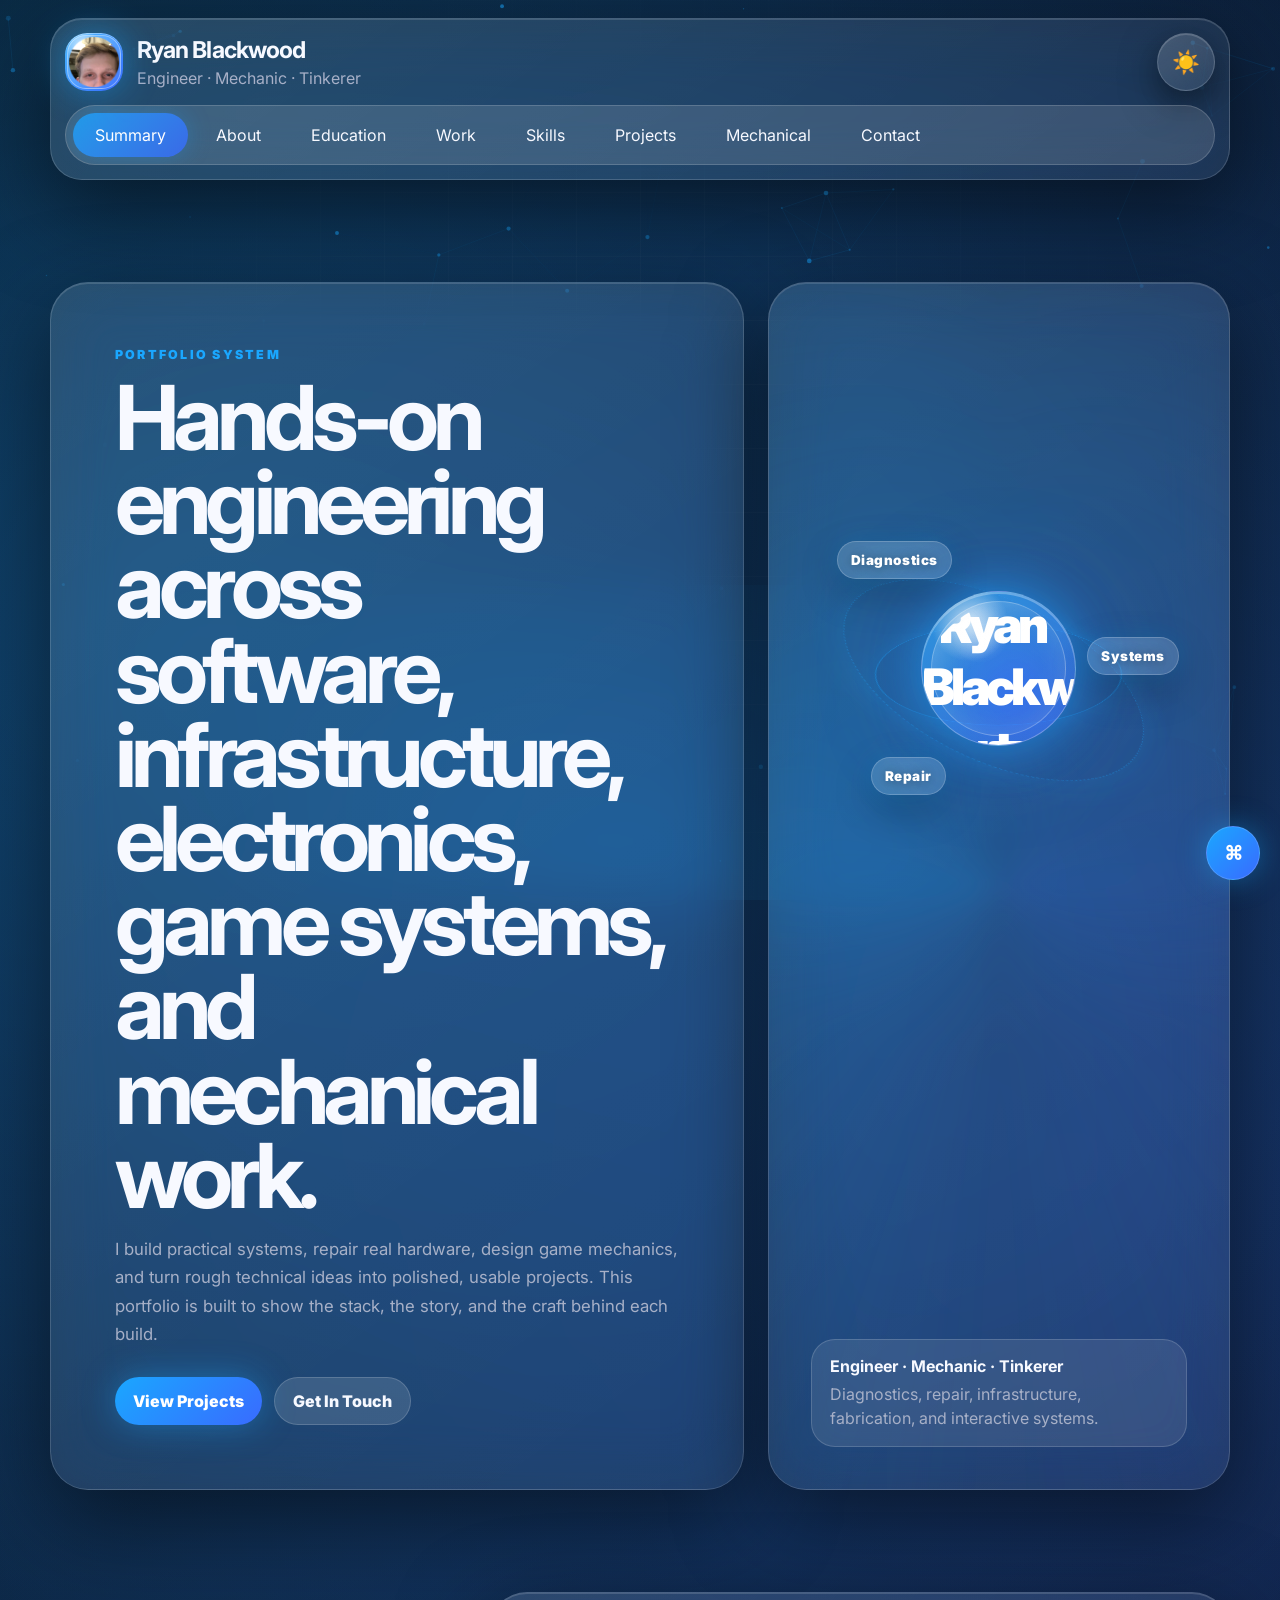
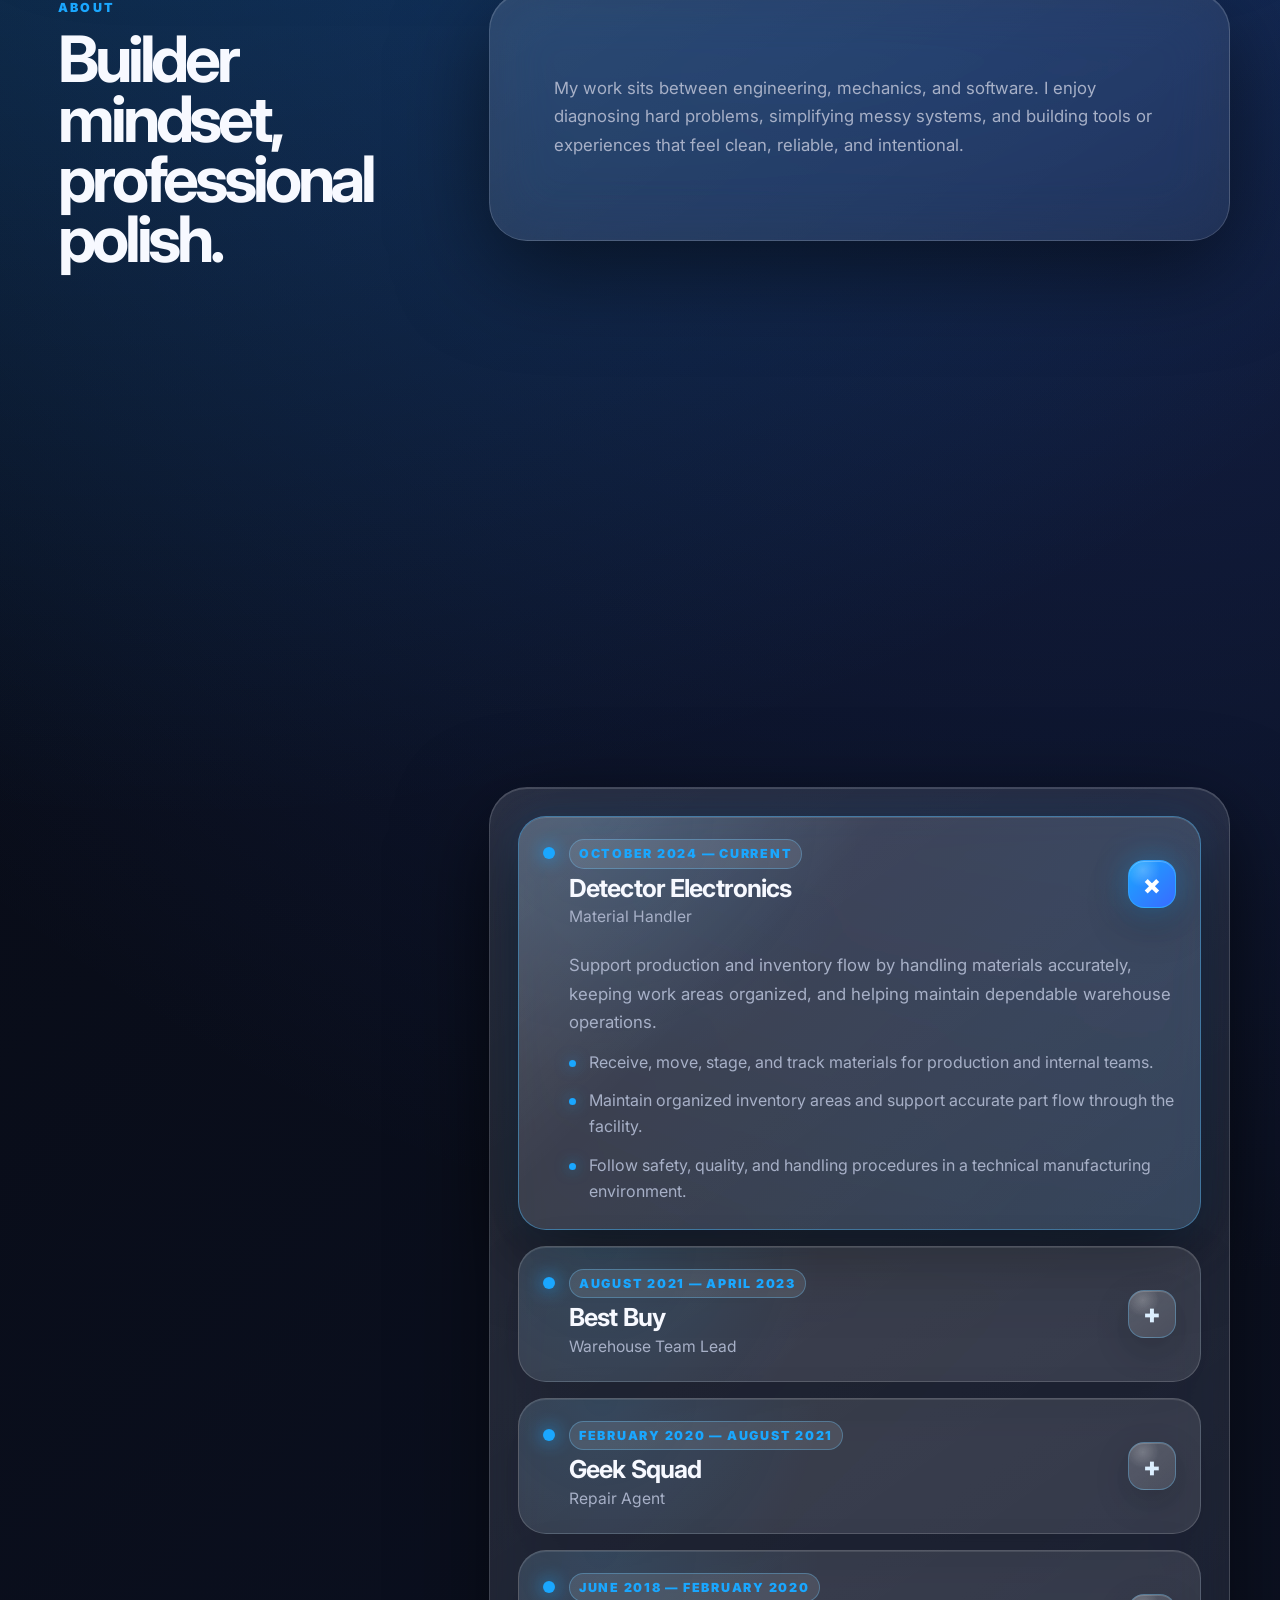
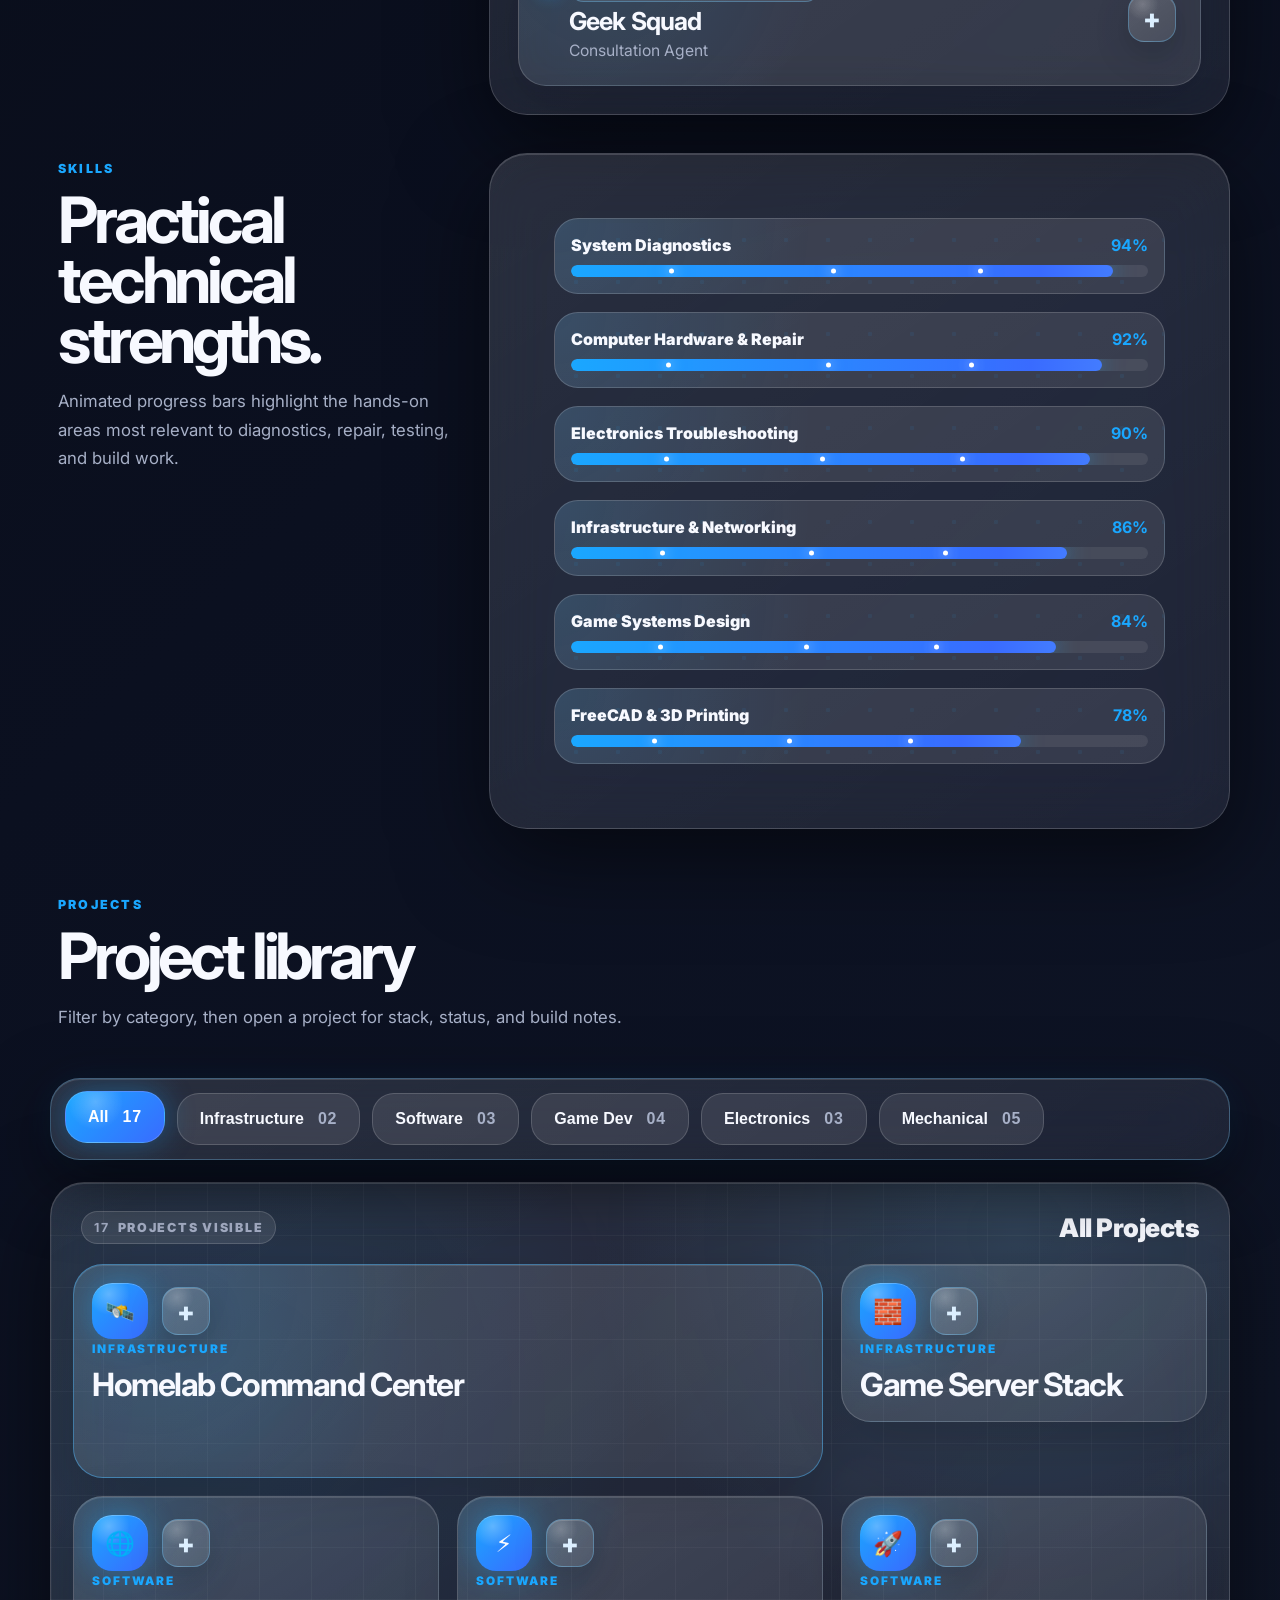
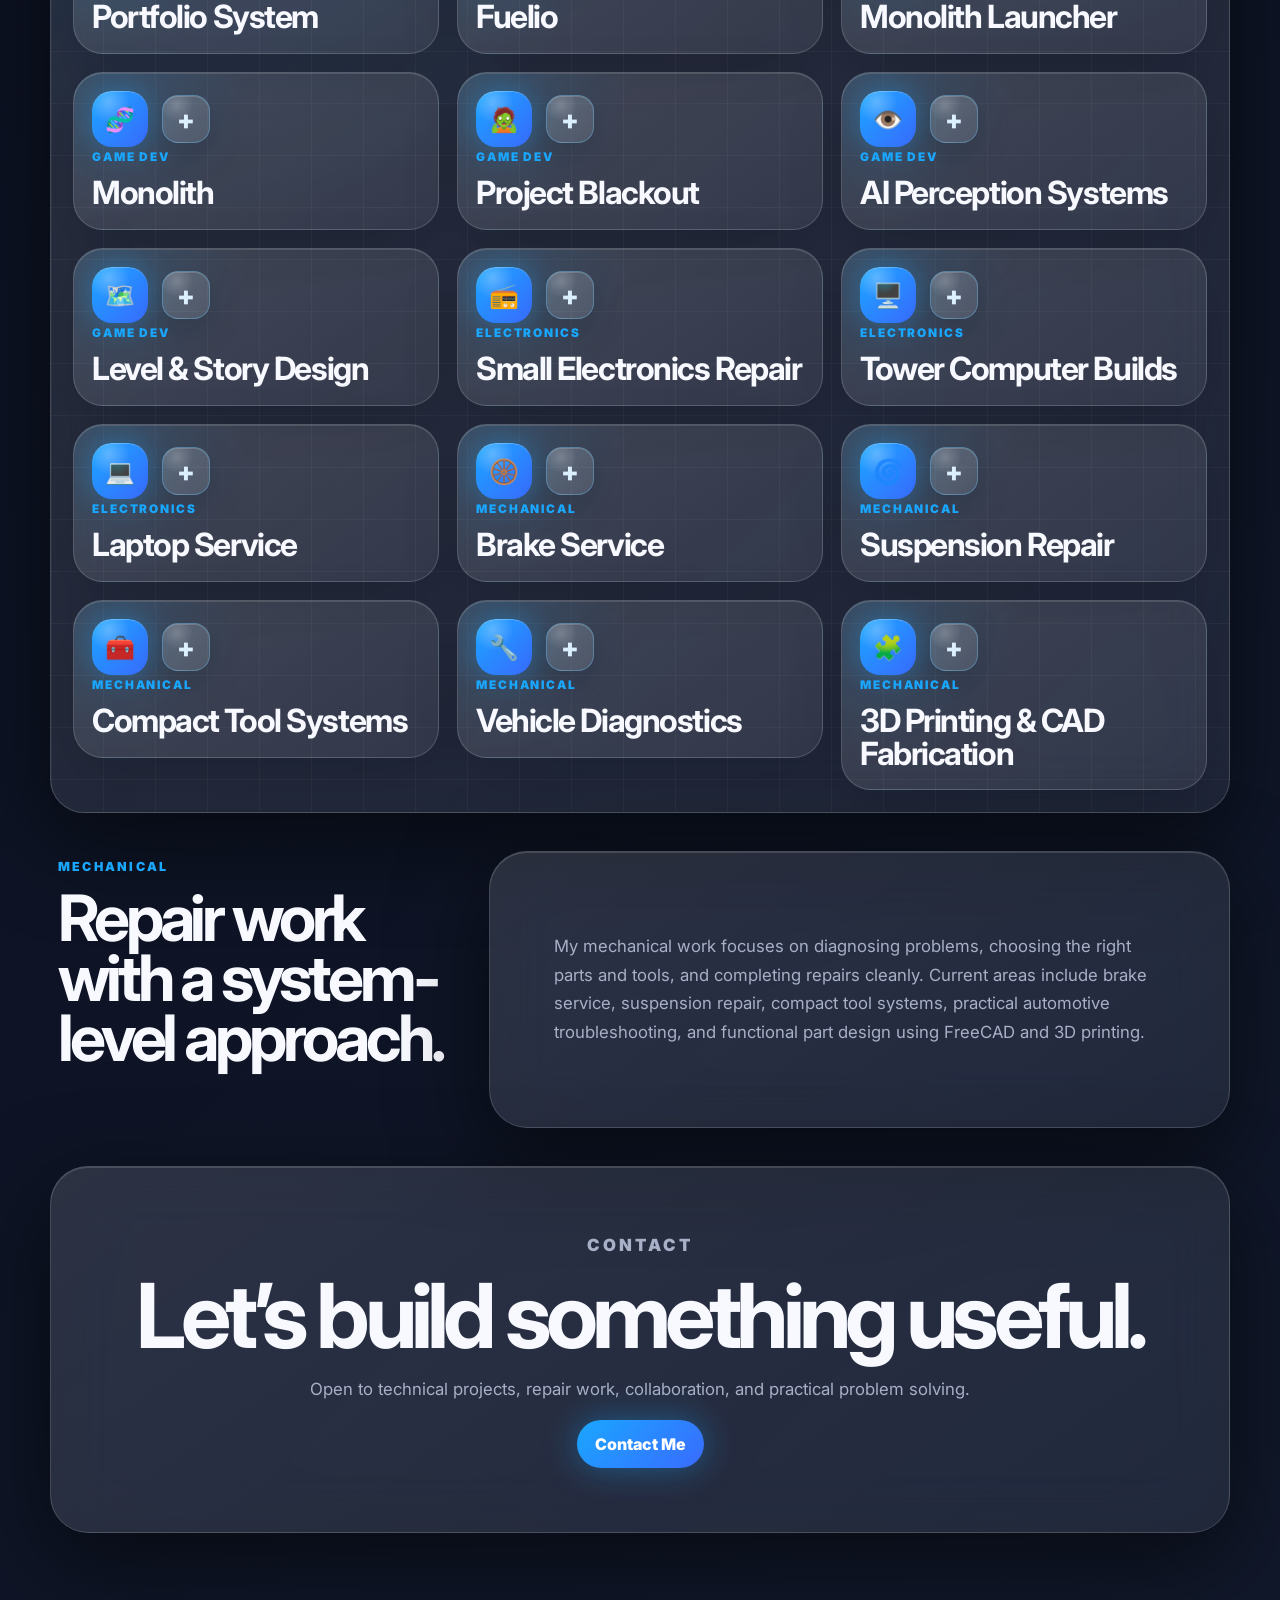
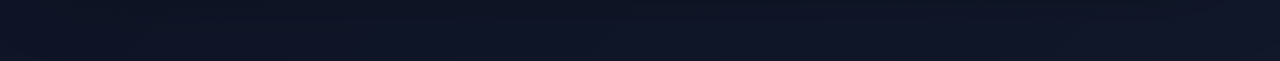
==== index.html @ 7a3d3b6b "Update index.html" ====
<!DOCTYPE html>
<html lang="en">
<head>
  <meta charset="UTF-8" />
  <meta name="viewport" content="width=device-width, initial-scale=1.0" />
  <meta name="description" content="Ryan Blackwood portfolio — engineering, mechanics, game development, homelab infrastructure, electronics repair, and software projects." />
  <title>Ryan Blackwood | Portfolio</title>
  <!-- Official Base v1.5 Premium: profile orb implementation -->
  <link rel="preconnect" href="https://fonts.googleapis.com" />
  <link rel="preconnect" href="https://fonts.gstatic.com" crossorigin />
  <link href="https://fonts.googleapis.com/css2?family=Inter:wght@400;500;600;700;800;900&display=swap" rel="stylesheet" />
  <link rel="stylesheet" href="styles.css" />
</head>
<body>
  <canvas id="particles" aria-hidden="true"></canvas>
  <div class="page-glow" aria-hidden="true"></div>

  <header class="site-header">
    <div class="header-card glass-shell">
      <div class="identity-row">
        <a class="brand-mark brand-photo" href="#summary" aria-label="Ryan Blackwood home"><img src="profile-orb.png" alt="Ryan Blackwood" /></a>
        <div class="brand-copy">
          <h1>Ryan Blackwood</h1>
          <p id="subtitle">Engineer · Mechanic · Tinkerer</p>
        </div>
        <button class="theme-toggle" id="themeToggle" type="button" aria-label="Toggle light and dark theme">
          <span class="theme-toggle__icon" aria-hidden="true">☀️</span>
        </button>
      </div>

      <nav class="section-tabs" aria-label="Portfolio sections">
        <a class="tab is-active" href="#summary">Summary</a>
        <a class="tab" href="#about">About</a>
        <a class="tab" href="#education">Education</a>
        <a class="tab" href="#work">Work</a>
        <a class="tab" href="#skills">Skills</a>
        <a class="tab" href="#projects">Projects</a>
        <a class="tab" href="#mechanical">Mechanical</a>
        <a class="tab" href="#contact">Contact</a>
      </nav>
    </div>
  </header>

  <main>
    <section id="summary" class="hero section-block hero-showcase">
      <div class="hero-card glass-shell reveal-card">
        <div class="eyebrow">Portfolio System</div>
        <h2>Hands-on engineering across software, infrastructure, electronics, game systems, and mechanical work.</h2>
        <p>
          I build practical systems, repair real hardware, design game mechanics, and turn rough technical ideas into polished,
          usable projects. This portfolio is built to show the stack, the story, and the craft behind each build.
        </p>
        <div class="hero-actions">
          <a class="button button-primary" href="#projects">View Projects</a>
          <a class="button button-secondary" href="#contact">Get In Touch</a>
        </div>
      </div>

      <div class="orb-card glass-shell reveal-card" aria-label="Top portfolio strengths">
        <div class="skill-orb" aria-hidden="true">
          <div class="orb-ring ring-one"></div>
          <div class="orb-ring ring-two"></div>
          <div class="orb-core profile-core"><img src="assets/profile-orb.png" alt="Ryan Blackwood portrait" /></div>
          <div class="orbit-tag tag-a">Diagnostics</div>
          <div class="orbit-tag tag-b">Systems</div>
          <div class="orbit-tag tag-c">Repair</div>
        </div>
        <div class="orb-caption">
          <strong>Engineer · Mechanic · Tinkerer</strong>
          <span>Diagnostics, repair, infrastructure, fabrication, and interactive systems.</span>
        </div>
      </div>
    </section>

    <section id="about" class="section-block split-section">
      <div class="section-heading reveal-card">
        <p class="eyebrow">About</p>
        <h2>Builder mindset, professional polish.</h2>
      </div>
      <div class="glass-shell content-card reveal-card">
        <p>
          My work sits between engineering, mechanics, and software. I enjoy diagnosing hard problems, simplifying messy systems,
          and building tools or experiences that feel clean, reliable, and intentional.
        </p>
      </div>
    </section>

    <section id="education" class="section-block split-section">
      <div class="section-heading reveal-card">
        <p class="eyebrow">Education</p>
        <h2>Education history.</h2>
        <p>Formal education supported by ongoing hands-on technical learning.</p>
      </div>
      <div class="glass-shell content-card timeline-card reveal-card history-list">
        <article class="history-item is-open">
          <div class="history-summary">
            <span class="timeline-dot"></span>
            <div>
              <p class="history-date">Graduated 2020</p>
              <h3>Pinellas Gulf Coast Academy</h3>
              <p class="history-role">High School Diploma</p>
            </div>
            <button class="history-expand" type="button" aria-label="Expand Pinellas Gulf Coast Academy details" aria-expanded="true">+</button>
          </div>
          <div class="history-details">
            <p>Completed high school education with a continued focus on practical technical learning, repair work, systems troubleshooting, and self-directed engineering projects.</p>
            <ul>
              <li>Built a foundation for hands-on problem solving, technical research, and independent learning.</li>
              <li>Continued expanding skills through networking, systems administration, Unreal Engine, electronics repair, automotive work, and web development.</li>
            </ul>
          </div>
        </article>
      </div>
    </section>

    <section id="work" class="section-block split-section">
      <div class="section-heading reveal-card">
        <p class="eyebrow">Work</p>
        <h2>Work history.</h2>
        <p>Customer-facing support, repair operations, warehouse leadership, and industrial material handling.</p>
      </div>
      <div class="glass-shell content-card reveal-card history-list">
        <article class="history-item is-open">
          <div class="history-summary">
            <span class="timeline-dot"></span>
            <div>
              <p class="history-date">October 2024 — Current</p>
              <h3>Detector Electronics</h3>
              <p class="history-role">Material Handler</p>
            </div>
            <button class="history-expand" type="button" aria-label="Expand Detector Electronics details" aria-expanded="true">+</button>
          </div>
          <div class="history-details">
            <p>Support production and inventory flow by handling materials accurately, keeping work areas organized, and helping maintain dependable warehouse operations.</p>
            <ul>
              <li>Receive, move, stage, and track materials for production and internal teams.</li>
              <li>Maintain organized inventory areas and support accurate part flow through the facility.</li>
              <li>Follow safety, quality, and handling procedures in a technical manufacturing environment.</li>
            </ul>
          </div>
        </article>

        <article class="history-item">
          <div class="history-summary">
            <span class="timeline-dot"></span>
            <div>
              <p class="history-date">August 2021 — April 2023</p>
              <h3>Best Buy</h3>
              <p class="history-role">Warehouse Team Lead</p>
            </div>
            <button class="history-expand" type="button" aria-label="Expand Best Buy Warehouse Team Lead details" aria-expanded="false">+</button>
          </div>
          <div class="history-details">
            <p>Led daily warehouse execution, supported inventory accuracy, and helped coordinate product flow between sales floor, fulfillment, and back-of-house operations.</p>
            <ul>
              <li>Helped guide warehouse priorities, task execution, and team workflow during daily operations.</li>
              <li>Supported shipping, receiving, staging, order pickup, and inventory organization.</li>
              <li>Maintained operational standards while balancing speed, accuracy, and customer impact.</li>
            </ul>
          </div>
        </article>

        <article class="history-item">
          <div class="history-summary">
            <span class="timeline-dot"></span>
            <div>
              <p class="history-date">February 2020 — August 2021</p>
              <h3>Geek Squad</h3>
              <p class="history-role">Repair Agent</p>
            </div>
            <button class="history-expand" type="button" aria-label="Expand Geek Squad Repair Agent details" aria-expanded="false">+</button>
          </div>
          <div class="history-details">
            <p>Performed hands-on troubleshooting and repair support for client devices, with a focus on clear diagnostics, reliable process, and quality service outcomes.</p>
            <ul>
              <li>Diagnosed hardware, software, performance, and setup issues on customer computers and devices.</li>
              <li>Performed repairs, upgrades, data-related services, cleaning, and system restoration tasks.</li>
              <li>Documented work performed and communicated repair status clearly to clients and team members.</li>
            </ul>
          </div>
        </article>

        <article class="history-item">
          <div class="history-summary">
            <span class="timeline-dot"></span>
            <div>
              <p class="history-date">June 2018 — February 2020</p>
              <h3>Geek Squad</h3>
              <p class="history-role">Consultation Agent</p>
            </div>
            <button class="history-expand" type="button" aria-label="Expand Geek Squad Consultation Agent details" aria-expanded="false">+</button>
          </div>
          <div class="history-details">
            <p>Provided front-line technical intake, customer consultation, device check-in, and service guidance for clients needing repair or support.</p>
            <ul>
              <li>Listened to client issues, gathered symptoms, and translated problems into service notes.</li>
              <li>Performed basic troubleshooting, set expectations, and recommended appropriate repair paths.</li>
              <li>Managed check-ins, appointments, service communication, and client-facing support flow.</li>
            </ul>
          </div>
        </article>
      </div>
    </section>


    <section id="skills" class="section-block skills-section split-section">
      <div class="section-heading reveal-card">
        <p class="eyebrow">Skills</p>
        <h2>Practical technical strengths.</h2>
        <p>Animated progress bars highlight the hands-on areas most relevant to diagnostics, repair, testing, and build work.</p>
      </div>
      <div class="glass-shell content-card reveal-card skills-card">
        <div class="skill-bars" aria-label="Technical skill levels">
          <div class="skill-bar" style="--level:94%"><div class="skill-info"><span>System Diagnostics</span><strong>94%</strong></div><div class="bar-track"><div class="bar-fill"><i></i><i></i><i></i></div></div></div>
          <div class="skill-bar" style="--level:92%"><div class="skill-info"><span>Computer Hardware & Repair</span><strong>92%</strong></div><div class="bar-track"><div class="bar-fill"><i></i><i></i><i></i></div></div></div>
          <div class="skill-bar" style="--level:90%"><div class="skill-info"><span>Electronics Troubleshooting</span><strong>90%</strong></div><div class="bar-track"><div class="bar-fill"><i></i><i></i><i></i></div></div></div>
          <div class="skill-bar" style="--level:86%"><div class="skill-info"><span>Infrastructure & Networking</span><strong>86%</strong></div><div class="bar-track"><div class="bar-fill"><i></i><i></i><i></i></div></div></div>
          <div class="skill-bar" style="--level:84%"><div class="skill-info"><span>Game Systems Design</span><strong>84%</strong></div><div class="bar-track"><div class="bar-fill"><i></i><i></i><i></i></div></div></div>
          <div class="skill-bar" style="--level:78%"><div class="skill-info"><span>FreeCAD & 3D Printing</span><strong>78%</strong></div><div class="bar-track"><div class="bar-fill"><i></i><i></i><i></i></div></div></div>
        </div>
      </div>
    </section>

    <section id="projects" class="section-block projects-section">
      <div class="section-heading reveal-card">
        <p class="eyebrow">Projects</p>
        <h2>Project library</h2>
        <p>Filter by category, then open a project for stack, status, and build notes.</p>
      </div>

      <div class="project-filter glass-shell reveal-card" role="tablist" aria-label="Project filters">
        <button class="filter-pill is-active" type="button" data-filter="all" role="tab" aria-selected="true">
          <span>All</span><strong>17</strong>
        </button>
        <button class="filter-pill" type="button" data-filter="infrastructure" role="tab" aria-selected="false">
          <span>Infrastructure</span><strong>02</strong>
        </button>
        <button class="filter-pill" type="button" data-filter="software" role="tab" aria-selected="false">
          <span>Software</span><strong>03</strong>
        </button>
        <button class="filter-pill" type="button" data-filter="game-dev" role="tab" aria-selected="false">
          <span>Game Dev</span><strong>04</strong>
        </button>
        <button class="filter-pill" type="button" data-filter="electronics" role="tab" aria-selected="false">
          <span>Electronics</span><strong>03</strong>
        </button>
        <button class="filter-pill" type="button" data-filter="mechanical" role="tab" aria-selected="false">
          <span>Mechanical</span><strong>05</strong>
        </button>
      </div>

      <div class="project-board glass-shell reveal-card">
        <div class="project-board__header">
          <p><strong id="projectCount">17</strong> projects visible</p>
          <h3 id="projectFilterTitle">All Projects</h3>
        </div>

        <div class="project-grid" id="projectGrid">
          <article class="project-card featured" data-category="infrastructure">
            <div class="project-card__topline">
              <div class="project-icon">🛰️</div>
              <button class="project-expand" type="button" aria-label="Open Homelab Command Center details">+</button>
            </div>
            <p class="project-category">Infrastructure</p>
            <h3>Homelab Command Center</h3>
            <div class="network-preview" aria-label="Network topology preview">
              <svg class="network-map" viewBox="0 0 760 300" role="img" aria-labelledby="networkMapTitle networkMapDesc" preserveAspectRatio="xMidYMid meet">
                <title id="networkMapTitle">Clean network topology diagram</title>
                <desc id="networkMapDesc">Internet WAN routes into OPNsense, then to LAN, Proxmox, WireGuard, and self-hosted services.</desc>
                <defs>
                  <linearGradient id="networkPanelGradient" x1="0" y1="0" x2="1" y2="1">
                    <stop offset="0%" stop-color="#32c5ff" stop-opacity="0.35" />
                    <stop offset="100%" stop-color="#2563ff" stop-opacity="0.35" />
                  </linearGradient>
                  <filter id="nodeGlow" x="-60%" y="-60%" width="220%" height="220%">
                    <feGaussianBlur stdDeviation="8" result="blur" />
                    <feMerge>
                      <feMergeNode in="blur" />
                      <feMergeNode in="SourceGraphic" />
                    </feMerge>
                  </filter>
                </defs>

                <rect x="20" y="24" width="720" height="252" rx="42" class="network-panel" />
                <path class="network-line" d="M118 150 H270" />
                <path class="network-line primary" d="M270 150 H392" />
                <path class="network-line" d="M392 150 H560" />
                <path class="network-line" d="M392 150 C450 196 506 214 620 214" />
                <path class="network-line" d="M392 150 C354 202 296 224 220 224" />
                <path class="network-line vpn" d="M392 150 C448 92 518 78 642 82" />

                <g class="network-node wan" transform="translate(118 150)">
                  <circle r="48" />
                  <text>WAN</text>
                </g>
                <g class="network-node opn main" transform="translate(392 150)">
                  <circle r="58" />
                  <text>OPNsense</text>
                </g>
                <g class="network-node lan" transform="translate(560 150)">
                  <circle r="48" />
                  <text>LAN</text>
                </g>
                <g class="network-node proxmox" transform="translate(220 224)">
                  <circle r="44" />
                  <text>Proxmox</text>
                </g>
                <g class="network-node wg" transform="translate(642 82)">
                  <circle r="44" />
                  <text>WG</text>
                </g>
                <g class="network-node services" transform="translate(620 214)">
                  <circle r="44" />
                  <text>Services</text>
                </g>
              </svg>
              <span class="network-caption">Network Topology</span>
            </div>
            <p>A dedicated interactive page for visualizing real network topology, VLAN routing, WireGuard paths, firewall logic, Proxmox hosts, OPNsense, and self-hosted services.</p>
            <div class="tag-row">
              <span>Proxmox</span><span>OPNsense</span><span>WireGuard</span><span>VLANs</span>
            </div>
          </article>

          <article class="project-card" data-category="infrastructure">
            <div class="project-card__topline"><div class="project-icon">🧱</div><button class="project-expand" type="button" aria-label="Open Game Server Stack details">+</button></div>
            <p class="project-category">Infrastructure</p>
            <h3>Game Server Stack</h3>
            <p>Self-hosted Minecraft and Project Zomboid server planning with segmentation, port forwarding, and scalable VM layout.</p>
            <div class="tag-row"><span>Linux</span><span>VMs</span><span>Servers</span></div>
          </article>

          <article class="project-card" data-category="software">
            <div class="project-card__topline"><div class="project-icon">🌐</div><button class="project-expand" type="button" aria-label="Open Portfolio System details">+</button></div>
            <p class="project-category">Software</p>
            <h3>Portfolio System</h3>
            <p>Responsive portfolio UI with glass design, animated sections, project filtering, canvas particles, and premium interaction polish.</p>
            <div class="tag-row"><span>HTML</span><span>CSS</span><span>JavaScript</span></div>
          </article>

          <article class="project-card" data-category="software">
            <div class="project-card__topline"><div class="project-icon">⚡</div><button class="project-expand" type="button" aria-label="Open Fuelio details">+</button></div>
            <p class="project-category">Software</p>
            <h3>Fuelio</h3>
            <p>A Minecraft server plugin concept for power, fuel, machines, generators, storage hubs, and clean plugin APIs.</p>
            <div class="tag-row"><span>Java</span><span>Paper API</span><span>Systems</span></div>
          </article>

          <article class="project-card" data-category="software">
            <div class="project-card__topline"><div class="project-icon">🚀</div><button class="project-expand" type="button" aria-label="Open Monolith Launcher details">+</button></div>
            <p class="project-category">Software</p>
            <h3>Monolith Launcher</h3>
            <p>A custom Electron launcher for a private modded server with profiles, mod syncing, and server status presentation.</p>
            <div class="tag-row"><span>Electron</span><span>React</span><span>Vite</span></div>
          </article>

          <article class="project-card" data-category="game-dev">
            <div class="project-card__topline"><div class="project-icon">🧬</div><button class="project-expand" type="button" aria-label="Open Monolith game details">+</button></div>
            <p class="project-category">Game Dev</p>
            <h3>Monolith</h3>
            <p>A sci-fi tactical survival shooter focused on terraforming, colonies, ecological emergence, mutations, and player-driven evolution.</p>
            <div class="tag-row"><span>UE5</span><span>Story</span><span>Systems</span></div>
          </article>

          <article class="project-card" data-category="game-dev">
            <div class="project-card__topline"><div class="project-icon">🧟</div><button class="project-expand" type="button" aria-label="Open Project Blackout details">+</button></div>
            <p class="project-category">Game Dev</p>
            <h3>Project Blackout</h3>
            <p>A realistic zombies shooter inspired by tactical co-op pacing, grounded weapon handling, tense maps, and replayable survival loops.</p>
            <div class="tag-row"><span>UE5</span><span>FPS</span><span>Co-op</span></div>
          </article>

          <article class="project-card" data-category="game-dev">
            <div class="project-card__topline"><div class="project-icon">👁️</div><button class="project-expand" type="button" aria-label="Open AI Perception Systems details">+</button></div>
            <p class="project-category">Game Dev</p>
            <h3>AI Perception Systems</h3>
            <p>Enemy awareness, interaction traces, detection logic, behavior structure, and clean Blueprint architecture for scalable gameplay.</p>
            <div class="tag-row"><span>Blueprints</span><span>AI</span><span>Optimization</span></div>
          </article>

          <article class="project-card" data-category="game-dev">
            <div class="project-card__topline"><div class="project-icon">🗺️</div><button class="project-expand" type="button" aria-label="Open Level and Story Design details">+</button></div>
            <p class="project-category">Game Dev</p>
            <h3>Level & Story Design</h3>
            <p>Worldbuilding, mission flow, environmental storytelling, encounter pacing, playable spaces, and narrative systems.</p>
            <div class="tag-row"><span>Design</span><span>Worldbuilding</span><span>Flow</span></div>
          </article>

          <article class="project-card" data-category="electronics">
            <div class="project-card__topline"><div class="project-icon">📻</div><button class="project-expand" type="button" aria-label="Open Small Electronics Repair details">+</button></div>
            <p class="project-category">Electronics</p>
            <h3>Small Electronics Repair</h3>
            <p>Diagnostics and repair work on radios, flashlights, battery-powered devices, contacts, switches, wiring, and corrosion issues.</p>
            <div class="tag-row"><span>Diagnostics</span><span>Soldering</span><span>Repair</span></div>
          </article>

          <article class="project-card" data-category="electronics">
            <div class="project-card__topline"><div class="project-icon">🖥️</div><button class="project-expand" type="button" aria-label="Open Tower Computer Builds details">+</button></div>
            <p class="project-category">Electronics</p>
            <h3>Tower Computer Builds</h3>
            <p>Custom desktop builds, cleaning, repair, part swaps, storage upgrades, cable management, OS setup, and troubleshooting.</p>
            <div class="tag-row"><span>PC Builds</span><span>Cleaning</span><span>Upgrades</span></div>
          </article>

          <article class="project-card" data-category="electronics">
            <div class="project-card__topline"><div class="project-icon">💻</div><button class="project-expand" type="button" aria-label="Open Laptop Service details">+</button></div>
            <p class="project-category">Electronics</p>
            <h3>Laptop Service</h3>
            <p>Laptop cleaning, repair triage, storage and memory upgrades, thermal maintenance, software cleanup, and usability restoration.</p>
            <div class="tag-row"><span>Laptops</span><span>Thermals</span><span>Service</span></div>
          </article>

          <article class="project-card" data-category="mechanical">
            <div class="project-card__topline"><div class="project-icon">🛞</div><button class="project-expand" type="button" aria-label="Open Brake Service details">+</button></div>
            <p class="project-category">Mechanical</p>
            <h3>Brake Service</h3>
            <p>Brake pads, rotors, slide pins, boots, electronic parking brake service workflow, tool planning, and torque-aware repair.</p>
            <div class="tag-row"><span>Brakes</span><span>Torque</span><span>Service</span></div>
          </article>

          <article class="project-card" data-category="mechanical">
            <div class="project-card__topline"><div class="project-icon">🌀</div><button class="project-expand" type="button" aria-label="Open Suspension Repair details">+</button></div>
            <p class="project-category">Mechanical</p>
            <h3>Suspension Repair</h3>
            <p>Rear coil and strut planning, isolators, compact tools, safe replacement steps, and parts research for repair jobs.</p>
            <div class="tag-row"><span>Suspension</span><span>Coils</span><span>Struts</span></div>
          </article>

          <article class="project-card" data-category="mechanical">
            <div class="project-card__topline"><div class="project-icon">🧰</div><button class="project-expand" type="button" aria-label="Open Compact Tool Systems details">+</button></div>
            <p class="project-category">Mechanical</p>
            <h3>Compact Tool Systems</h3>
            <p>Purpose-built toolkit planning for brake work, suspension service, impact access, air tools, and portable shop capability.</p>
            <div class="tag-row"><span>Tools</span><span>Workflow</span><span>Repair</span></div>
          </article>

          <article class="project-card" data-category="mechanical">
            <div class="project-card__topline"><div class="project-icon">🔧</div><button class="project-expand" type="button" aria-label="Open Vehicle Diagnostics details">+</button></div>
            <p class="project-category">Mechanical</p>
            <h3>Vehicle Diagnostics</h3>
            <p>Practical troubleshooting of service indicators, sensors, cooling systems, suspension failures, and repair paths.</p>
            <div class="tag-row"><span>Diagnostics</span><span>Automotive</span><span>Repair</span></div>
          </article>

          <article class="project-card" data-category="mechanical">
            <div class="project-card__topline"><div class="project-icon">🧩</div><button class="project-expand" type="button" aria-label="Open 3D Printing and CAD Fabrication details">+</button></div>
            <p class="project-category">Mechanical</p>
            <h3>3D Printing &amp; CAD Fabrication</h3>
            <p>Designed and fabricated functional parts using FreeCAD and a 3D printer, focusing on fitment, repair support, custom brackets, small hardware solutions, and iterative prototyping.</p>
            <div class="tag-row"><span>FreeCAD</span><span>3D Printing</span><span>Prototyping</span><span>Fabrication</span></div>
          </article>
        </div>
      </div>
    </section>

    <section id="mechanical" class="section-block split-section">
      <div class="section-heading reveal-card">
        <p class="eyebrow">Mechanical</p>
        <h2>Repair work with a system-level approach.</h2>
      </div>
      <div class="glass-shell content-card reveal-card">
        <p>
          My mechanical work focuses on diagnosing problems, choosing the right parts and tools, and completing repairs cleanly.
          Current areas include brake service, suspension repair, compact tool systems, practical automotive troubleshooting, and functional part design using FreeCAD and 3D printing.
        </p>
      </div>
    </section>

    <section id="contact" class="section-block contact-section">
      <div class="glass-shell contact-card reveal-card">
        <p class="eyebrow">Contact</p>
        <h2>Let’s build something useful.</h2>
        <p>Open to technical projects, repair work, collaboration, and practical problem solving.</p>
        <a class="button button-primary" href="mailto:ryan.j.blackwood@gmail.com">Contact Me</a>
      </div>
    </section>
  </main>

  <button id="terminalToggle" class="terminal-toggle" type="button" aria-label="Open terminal panel">⌘</button>

  <aside id="terminal" class="terminal-panel glass-shell" aria-label="Portfolio terminal" aria-hidden="true">
    <div class="terminal-header">
      <span></span><span></span><span></span>
      <strong>portfolio.console</strong>
    </div>
    <div id="terminalOutput" class="terminal-output">
      <p>&gt; Portfolio system online.</p>
      <p>&gt; Type help to view commands.</p>
      <p>&gt; Type resume to download Ryan_Blackwood_Resume.pdf.</p>
      <p>&gt; Try: work, education, skills, projects, electronics, homelab, contact.</p>
      <p>&gt; Try: theme purple or themes.</p>
    </div>
    <label class="sr-only" for="terminalInput">Terminal input</label>
    <input id="terminalInput" class="terminal-input" type="text" autocomplete="off" placeholder="type a command..." />
  </aside>

  <script src="script.js"></script>
</body>
</html>
---- styles.css ----
:root {
  --bg: #05070d;
  --bg-2: #0b1020;
  --bg-3: #11182a;
  --text: #f7f9ff;
  --muted: #a7b0c7;
  --panel: rgba(255,255,255,.075);
  --panel-strong: rgba(255,255,255,.13);
  --panel-ultra: rgba(255,255,255,.18);
  --border: rgba(255,255,255,.16);
  --glow: #1aa7ff;
  --glow-2: #396bff;
  --glow-3: #7ad7ff;
  --shadow: rgba(0,0,0,.52);
  --radius-xl: 38px;
  --radius-lg: 28px;
  --radius-md: 20px;
}
html[data-theme="light"] {
  --bg: #f5f8fc;
  --bg-2: #ffffff;
  --bg-3: #edf3fb;
  --text: #08101f;
  --muted: #5c6678;
  --panel: rgba(255,255,255,.68);
  --panel-strong: rgba(255,255,255,.88);
  --panel-ultra: rgba(255,255,255,.96);
  --border: rgba(6,14,28,.13);
  --shadow: rgba(16,24,40,.14);
}
*{box-sizing:border-box} html{scroll-behavior:smooth} body{margin:0;min-height:100vh;font-family:Inter,system-ui,-apple-system,BlinkMacSystemFont,"Segoe UI",sans-serif;color:var(--text);background:radial-gradient(circle at 14% 10%,color-mix(in srgb,var(--glow) 34%,transparent),transparent 30%),radial-gradient(circle at 84% 18%,color-mix(in srgb,var(--glow-2) 26%,transparent),transparent 32%),linear-gradient(135deg,var(--bg),var(--bg-2) 52%,var(--bg-3));overflow-x:hidden;transition:background .35s ease,color .35s ease} body:before{content:"";position:fixed;inset:0;pointer-events:none;z-index:0;background:linear-gradient(rgba(255,255,255,.035) 1px,transparent 1px),linear-gradient(90deg,rgba(255,255,255,.035) 1px,transparent 1px);background-size:64px 64px;mask-image:radial-gradient(circle at center,black,transparent 76%)} html[data-theme="light"] body:before{background:linear-gradient(rgba(0,0,0,.035) 1px,transparent 1px),linear-gradient(90deg,rgba(0,0,0,.035) 1px,transparent 1px);background-size:64px 64px} #particles{position:fixed;inset:0;z-index:0;pointer-events:none}.page-glow{position:fixed;inset:auto 0 0 0;height:35vh;z-index:0;pointer-events:none;background:radial-gradient(circle at 50% 100%,color-mix(in srgb,var(--glow) 16%,transparent),transparent 65%)}
main{position:relative;z-index:1;width:min(1180px,calc(100% - 32px));margin:0 auto}.site-header{position:sticky;top:18px;z-index:20;width:min(1180px,calc(100% - 32px));margin:18px auto 0}.glass-shell{border:1px solid var(--border);background:linear-gradient(145deg,var(--panel-strong),var(--panel));backdrop-filter:blur(30px) saturate(1.22);-webkit-backdrop-filter:blur(30px) saturate(1.22);box-shadow:0 28px 90px var(--shadow),inset 0 1px 0 rgba(255,255,255,.14)}.header-card{padding:14px;border-radius:32px}.identity-row{display:grid;grid-template-columns:auto 1fr auto;align-items:center;gap:14px}.brand-mark{width:58px;height:58px;display:grid;place-items:center;border-radius:20px;text-decoration:none;color:white;font-weight:950;font-size:1.35rem;background:radial-gradient(circle at 30% 22%,rgba(255,255,255,.42),transparent 30%),linear-gradient(135deg,var(--glow),var(--glow-2));box-shadow:0 0 34px color-mix(in srgb,var(--glow) 46%,transparent),inset 0 1px 0 rgba(255,255,255,.32)}.brand-copy h1{margin:0;font-size:1.45rem;letter-spacing:-.04em}.brand-copy p{margin:4px 0 0;color:var(--muted);font-size:1rem}.theme-toggle{width:58px;height:58px;border-radius:50%;border:1px solid var(--border);display:grid;place-items:center;background:linear-gradient(145deg,var(--panel-ultra),var(--panel));color:var(--text);font-size:1.4rem;cursor:pointer;box-shadow:inset 0 1px 0 rgba(255,255,255,.16),0 12px 36px var(--shadow);transition:transform .25s ease,box-shadow .25s ease}.theme-toggle:hover{transform:translateY(-2px) scale(1.04);box-shadow:0 0 34px color-mix(in srgb,var(--glow) 34%,transparent),0 18px 48px var(--shadow)}.section-tabs{position:relative;margin-top:14px;display:flex;gap:6px;padding:7px;border:1px solid var(--border);border-radius:999px;background:var(--panel-strong);overflow-x:auto;scrollbar-width:none}.section-tabs::-webkit-scrollbar{display:none}.tab{position:relative;z-index:1;flex:0 0 auto;color:var(--text);text-decoration:none;padding:12px 22px;border-radius:999px;white-space:nowrap;font-size:1rem;transition:background .2s ease,color .2s ease}.tab:hover,.tab.is-active{background:linear-gradient(135deg,color-mix(in srgb,var(--glow) 82%,transparent),color-mix(in srgb,var(--glow-2) 82%,transparent));color:#fff;box-shadow:0 0 24px color-mix(in srgb,var(--glow) 30%,transparent)}
.section-block{scroll-margin-top:150px;margin:38px 0}.hero{min-height:76vh;display:flex;align-items:center;padding:64px 0}.hero-card,.content-card,.contact-card{padding:clamp(28px,5vw,64px);border-radius:var(--radius-xl)}.eyebrow{margin:0 0 14px;color:var(--glow);font-weight:950;letter-spacing:.18em;text-transform:uppercase;font-size:.78rem}.hero h2,.section-heading h2,.contact-card h2{margin:0;line-height:.94;letter-spacing:-.065em;font-size:clamp(2.5rem,7vw,6.4rem)}.hero p,.content-card p,.section-heading p:not(.eyebrow),.contact-card p,.project-card p{color:var(--muted);font-size:1.05rem;line-height:1.7}.hero p{max-width:850px}.hero-actions{display:flex;flex-wrap:wrap;gap:12px;margin-top:28px}.button{display:inline-flex;align-items:center;justify-content:center;min-height:48px;padding:13px 18px;border-radius:999px;text-decoration:none;font-weight:850;transition:transform .25s ease,box-shadow .25s ease}.button:hover{transform:translateY(-2px)}.button-primary{color:white;background:linear-gradient(135deg,var(--glow),var(--glow-2));box-shadow:0 0 34px color-mix(in srgb,var(--glow) 40%,transparent)}.button-secondary{color:var(--text);border:1px solid var(--border);background:var(--panel-strong)}.split-section{display:grid;grid-template-columns:.8fr 1.2fr;gap:22px;align-items:start}.section-heading{padding:8px}.section-heading h2{font-size:clamp(2.1rem,5vw,4.4rem)}.timeline-card article{position:relative;padding-left:24px}.timeline-dot{position:absolute;left:0;top:7px;width:10px;height:10px;border-radius:50%;background:var(--glow);box-shadow:0 0 18px var(--glow)}.timeline-card h3{margin:0 0 8px;font-size:1.25rem}
.projects-section{margin-top:60px}.project-filter{display:flex;gap:12px;align-items:center;overflow-x:auto;scrollbar-width:none;padding:14px;border-radius:30px;margin:22px 0}.project-filter::-webkit-scrollbar{display:none}.filter-pill{flex:0 0 auto;display:flex;align-items:center;gap:14px;border:1px solid var(--border);border-radius:22px;background:color-mix(in srgb,var(--panel-strong) 80%,transparent);color:var(--text);padding:16px 22px;font-weight:900;font-size:1rem;cursor:pointer;transition:transform .2s ease,background .2s ease,box-shadow .2s ease}.filter-pill strong{color:var(--muted);letter-spacing:.05em}.filter-pill:hover,.filter-pill.is-active{color:#fff;background:radial-gradient(circle at 30% 20%,rgba(255,255,255,.25),transparent 35%),linear-gradient(135deg,var(--glow),var(--glow-2));box-shadow:0 0 30px color-mix(in srgb,var(--glow) 36%,transparent);transform:translateY(-2px)}.filter-pill:hover strong,.filter-pill.is-active strong{color:#fff}.project-board{border-radius:34px;padding:22px;background:linear-gradient(rgba(255,255,255,.035) 1px,transparent 1px),linear-gradient(90deg,rgba(255,255,255,.035) 1px,transparent 1px),linear-gradient(145deg,var(--panel-strong),var(--panel));background-size:52px 52px,52px 52px,auto}.project-board__header{display:flex;align-items:start;justify-content:space-between;gap:18px;padding:2px 6px 16px}.project-board__header p,.project-board__header h3{margin:0;text-transform:uppercase;letter-spacing:.14em;font-weight:950}.project-board__header p{color:var(--muted)}.project-board__header h3{font-size:1.25rem}.project-grid{display:grid;grid-template-columns:repeat(3,minmax(0,1fr));gap:16px}.project-card{position:relative;min-width:0;border:1px solid var(--border);border-radius:30px;background:radial-gradient(circle at var(--mx,10%) var(--my,10%),color-mix(in srgb,var(--glow) 12%,transparent),transparent 38%),linear-gradient(145deg,var(--panel-strong),var(--panel));padding:20px;overflow:hidden;box-shadow:0 18px 55px rgba(0,0,0,.16),inset 0 1px 0 rgba(255,255,255,.12);transition:transform .28s ease,border-color .28s ease,box-shadow .28s ease,opacity .22s ease}.project-card:hover{transform:translateY(-4px);border-color:color-mix(in srgb,var(--glow) 38%,var(--border));box-shadow:0 28px 85px var(--shadow),0 0 45px color-mix(in srgb,var(--glow) 18%,transparent)}.project-card.hidden{display:none}.project-card.featured{grid-column:span 2;border-color:color-mix(in srgb,var(--glow) 35%,var(--border))}.project-card__topline{display:flex;align-items:center;justify-content:space-between;gap:12px;margin-bottom:16px}.project-icon{width:58px;height:58px;display:grid;place-items:center;border-radius:20px;font-size:1.5rem;background:radial-gradient(circle at 30% 20%,rgba(255,255,255,.28),transparent 35%),linear-gradient(135deg,var(--glow),var(--glow-2));box-shadow:0 0 28px color-mix(in srgb,var(--glow) 35%,transparent),inset 0 1px 0 rgba(255,255,255,.24)}.project-expand{width:42px;height:42px;border-radius:50%;border:1px solid var(--border);background:var(--panel-strong);color:var(--text);font-size:1.4rem;font-weight:900;cursor:pointer;transition:transform .25s ease,background .25s ease}.project-card.is-open .project-expand{transform:rotate(45deg);background:linear-gradient(135deg,var(--glow),var(--glow-2));color:white}.project-category{margin:0 0 8px!important;color:var(--glow)!important;font-weight:950;letter-spacing:.16em;text-transform:uppercase;font-size:.74rem!important}.project-card h3{margin:0 0 12px;font-size:clamp(1.4rem,3vw,2rem);line-height:1.02;letter-spacing:-.045em}.project-card p{margin:0}.tag-row{display:flex;flex-wrap:wrap;gap:8px;margin-top:18px}.tag-row span{padding:8px 10px;border:1px solid var(--border);border-radius:999px;background:color-mix(in srgb,var(--panel-strong) 86%,transparent);font-size:.84rem;color:var(--text)}.project-card:not(.is-open) .tag-row span:nth-child(n+4){display:none}.project-card.is-open{grid-column:span 2;border-color:color-mix(in srgb,var(--glow) 48%,var(--border))}.project-card.is-open p{color:color-mix(in srgb,var(--text) 72%,var(--muted))}
/* Clean SVG topology preview */.network-preview{position:relative;display:grid;gap:10px;place-items:center;width:100%;margin:8px 0 20px;padding:14px;border:1px solid color-mix(in srgb,var(--glow) 26%,var(--border));border-radius:26px;background:linear-gradient(135deg,color-mix(in srgb,var(--glow) 25%,transparent),color-mix(in srgb,var(--glow-2) 28%,transparent));overflow:hidden;box-shadow:inset 0 1px 0 rgba(255,255,255,.14),0 0 38px color-mix(in srgb,var(--glow) 14%,transparent)}.network-preview:before{content:"";position:absolute;inset:0;background:linear-gradient(rgba(255,255,255,.07) 1px,transparent 1px),linear-gradient(90deg,rgba(255,255,255,.07) 1px,transparent 1px);background-size:36px 36px;opacity:.55}.network-map{position:relative;z-index:1;display:block;width:100%;height:auto;max-height:250px;min-height:170px}.network-panel{fill:url(#networkPanelGradient);stroke:rgba(255,255,255,.20);stroke-width:2}.network-line{fill:none;stroke:rgba(255,255,255,.34);stroke-width:5;stroke-linecap:round;filter:drop-shadow(0 0 10px rgba(255,255,255,.14))}.network-line.primary{stroke:rgba(255,255,255,.62);stroke-width:6}.network-line.vpn{stroke:#7ad7ff;stroke-dasharray:12 10}.network-node circle{fill:rgba(255,255,255,.16);stroke:rgba(255,255,255,.35);stroke-width:2;filter:url(#nodeGlow)}.network-node.main circle{fill:rgba(26,167,255,.30);stroke:rgba(122,215,255,.72)}.network-node text{fill:#fff;text-anchor:middle;dominant-baseline:middle;font-size:20px;font-weight:900;letter-spacing:.04em}.network-node.main text{font-size:17px}.network-caption{position:relative;z-index:1;color:#fff;font-size:.92rem;font-weight:950;text-transform:uppercase;letter-spacing:.16em;text-shadow:0 2px 14px rgba(0,0,0,.38)}
.contact-section{padding-bottom:90px}.contact-card{text-align:center}.contact-card p{margin-left:auto;margin-right:auto}.terminal-toggle{position:fixed;right:20px;bottom:20px;z-index:30;width:54px;height:54px;border-radius:50%;border:1px solid var(--border);background:linear-gradient(135deg,var(--glow),var(--glow-2));color:white;font-size:1.2rem;font-weight:950;cursor:pointer;box-shadow:0 0 30px color-mix(in srgb,var(--glow) 44%,transparent)}.terminal-panel{position:fixed;right:20px;bottom:88px;z-index:29;width:min(420px,calc(100% - 40px));max-height:420px;border-radius:24px;overflow:hidden;opacity:0;pointer-events:none;transform:translateY(14px) scale(.98);transition:opacity .25s ease,transform .25s ease}.terminal-panel.is-open{opacity:1;pointer-events:auto;transform:translateY(0) scale(1)}.terminal-header{display:flex;align-items:center;gap:8px;padding:12px 14px;border-bottom:1px solid var(--border);background:rgba(0,0,0,.18)}.terminal-header span{width:10px;height:10px;border-radius:50%;background:#ff5f57}.terminal-header span:nth-child(2){background:#febc2e}.terminal-header span:nth-child(3){background:#28c840}.terminal-header strong{margin-left:8px;font-size:.86rem}.terminal-output{height:260px;overflow:auto;padding:14px;font-family:ui-monospace,SFMono-Regular,Menlo,monospace;font-size:.88rem;color:var(--muted)}.terminal-output p{margin:0 0 8px}.terminal-input{width:100%;border:0;border-top:1px solid var(--border);background:rgba(0,0,0,.18);color:var(--text);padding:14px;font:inherit;font-family:ui-monospace,SFMono-Regular,Menlo,monospace;outline:none}.sr-only{position:absolute!important;width:1px;height:1px;padding:0;margin:-1px;overflow:hidden;clip:rect(0,0,0,0);white-space:nowrap;border:0}.reveal-card{opacity:0;transform:translateY(20px);transition:opacity .65s ease,transform .65s ease}.reveal-card.is-visible{opacity:1;transform:translateY(0)}
@media(max-width:1050px){.project-grid{grid-template-columns:repeat(2,minmax(0,1fr))}.project-card.featured,.project-card.is-open{grid-column:span 2}.split-section{grid-template-columns:1fr}.hero{min-height:auto;padding:46px 0 24px}}@media(max-width:720px){main,.site-header{width:calc(100% - 24px)}.site-header{top:12px;margin-top:12px}.header-card{border-radius:28px}.identity-row{grid-template-columns:auto 1fr auto}.brand-mark,.theme-toggle{width:54px;height:54px}.brand-copy h1{font-size:1.2rem}.brand-copy p{font-size:.92rem}.section-tabs{padding:6px}.tab{padding:11px 18px;font-size:.98rem}.hero-card,.content-card,.contact-card{border-radius:32px}.project-filter{border-radius:26px;padding:10px}.filter-pill{padding:14px 18px}.project-board{padding:14px;border-radius:30px}.project-board__header{display:grid}.project-grid{grid-template-columns:1fr}.project-card.featured,.project-card.is-open{grid-column:span 1}.project-card{border-radius:26px}.network-preview{padding:10px;border-radius:22px}.network-map{min-height:155px;max-height:190px}.network-node text{font-size:22px}.network-node.main text{font-size:16px}}@media(max-width:430px){.brand-copy p{font-size:.82rem}.brand-mark,.theme-toggle{width:48px;height:48px}.hero h2{font-size:clamp(2.25rem,12vw,3.8rem)}.section-heading h2,.contact-card h2{font-size:clamp(2rem,11vw,3.4rem)}.network-map{min-height:140px}.network-node text{font-size:23px}.network-node.main text{font-size:15px}.filter-pill{font-size:.95rem;padding:13px 15px}.project-card{padding:17px}.project-icon{width:52px;height:52px}}

/* =========================================================
   Official Base v1.1 — expandable projects + history polish
========================================================= */
.project-card {
  display: flex;
  flex-direction: column;
  min-height: 190px;
}

.project-card__topline {
  margin-bottom: 0;
}

.project-card .project-category,
.project-card h3 {
  position: relative;
  z-index: 1;
}

.project-card:not(.is-open) {
  min-height: 178px;
}

.project-card:not(.is-open) .network-preview,
.project-card:not(.is-open) > p:not(.project-category),
.project-card:not(.is-open) .tag-row {
  max-height: 0;
  opacity: 0;
  margin-top: 0;
  margin-bottom: 0;
  overflow: hidden;
  pointer-events: none;
  transform: translateY(-6px);
}

.project-card .network-preview,
.project-card > p:not(.project-category),
.project-card .tag-row {
  transition:
    max-height .42s ease,
    opacity .28s ease,
    margin .32s ease,
    transform .32s ease;
}

.project-card.is-open .network-preview {
  max-height: 320px;
  opacity: 1;
  transform: translateY(0);
}

.project-card.is-open > p:not(.project-category) {
  max-height: 220px;
  opacity: 1;
  transform: translateY(0);
}

.project-card.is-open .tag-row {
  max-height: 160px;
  opacity: 1;
  transform: translateY(0);
}

.project-card.is-open .project-expand,
.history-item.is-open .history-expand {
  transform: rotate(45deg);
  background: linear-gradient(135deg, var(--glow), var(--glow-2));
  color: #fff;
  box-shadow: 0 0 26px color-mix(in srgb, var(--glow) 34%, transparent);
}

.project-expand,
.history-expand {
  line-height: 1;
}

.history-list {
  display: grid;
  gap: 14px;
  padding: clamp(18px, 3vw, 28px);
}

.history-item {
  position: relative;
  border: 1px solid var(--border);
  border-radius: 26px;
  background:
    radial-gradient(circle at 12% 0%, color-mix(in srgb, var(--glow) 10%, transparent), transparent 36%),
    color-mix(in srgb, var(--panel-strong) 82%, transparent);
  box-shadow:
    0 18px 55px rgba(0,0,0,.12),
    inset 0 1px 0 rgba(255,255,255,.1);
  overflow: hidden;
  transition: border-color .25s ease, box-shadow .25s ease, transform .25s ease;
}

.history-item:hover,
.history-item.is-open {
  border-color: color-mix(in srgb, var(--glow) 34%, var(--border));
  box-shadow:
    0 24px 70px var(--shadow),
    0 0 34px color-mix(in srgb, var(--glow) 12%, transparent),
    inset 0 1px 0 rgba(255,255,255,.13);
}

.history-summary {
  display: grid;
  grid-template-columns: auto 1fr auto;
  gap: 14px;
  align-items: center;
  padding: 18px;
}

.history-summary .timeline-dot {
  position: static;
  width: 12px;
  height: 12px;
  align-self: start;
  margin-top: 8px;
}

.history-date {
  margin: 0 0 6px !important;
  color: var(--glow) !important;
  font-size: .78rem !important;
  font-weight: 950;
  letter-spacing: .14em;
  line-height: 1.25 !important;
  text-transform: uppercase;
}

.history-summary h3 {
  margin: 0 0 5px;
  font-size: clamp(1.2rem, 3vw, 1.55rem);
  line-height: 1.08;
  letter-spacing: -.035em;
}

.history-role {
  margin: 0 !important;
  color: var(--muted) !important;
  font-size: .98rem !important;
  line-height: 1.45 !important;
}

.history-expand {
  width: 42px;
  height: 42px;
  border-radius: 50%;
  border: 1px solid var(--border);
  background: var(--panel-strong);
  color: var(--text);
  font-size: 1.45rem;
  font-weight: 950;
  cursor: pointer;
  transition: transform .25s ease, background .25s ease, box-shadow .25s ease;
}

.history-details {
  max-height: 0;
  opacity: 0;
  overflow: hidden;
  padding: 0 18px;
  transform: translateY(-6px);
  transition:
    max-height .42s ease,
    opacity .28s ease,
    padding .34s ease,
    transform .34s ease;
}

.history-item.is-open .history-details {
  max-height: 420px;
  opacity: 1;
  padding: 0 18px 18px 44px;
  transform: translateY(0);
}

.history-details p {
  margin: 0 0 12px;
  max-width: 900px;
}

.history-details ul {
  margin: 0;
  padding-left: 18px;
  color: var(--muted);
  line-height: 1.65;
}

.history-details li + li {
  margin-top: 6px;
}

@media(max-width:720px) {
  .project-card:not(.is-open) {
    min-height: 160px;
  }

  .history-summary {
    grid-template-columns: auto 1fr auto;
    gap: 10px;
    padding: 16px;
  }

  .history-item.is-open .history-details {
    padding: 0 16px 16px 38px;
  }
}

@media(max-width:430px) {
  .history-expand,
  .project-expand {
    width: 38px;
    height: 38px;
  }

  .history-summary {
    grid-template-columns: 1fr auto;
  }

  .history-summary .timeline-dot {
    display: none;
  }

  .history-item.is-open .history-details {
    padding-left: 16px;
  }
}

/* =========================================================
   Official Base v1.1.1 — desktop accordion controls fix
   Mobile rules above stay intact; these only apply to desktop/tablet.
========================================================= */
@media (min-width: 721px) {
  .project-card__topline {
    align-items: flex-start;
  }

  .project-expand,
  .history-expand {
    appearance: none;
    -webkit-appearance: none;
    flex: 0 0 auto;
    width: 48px !important;
    height: 48px !important;
    min-width: 48px;
    min-height: 48px;
    display: inline-grid !important;
    place-items: center;
    border-radius: 17px !important;
    border: 1px solid color-mix(in srgb, var(--glow) 22%, var(--border)) !important;
    background:
      radial-gradient(circle at 30% 20%, rgba(255,255,255,.20), transparent 34%),
      linear-gradient(145deg, color-mix(in srgb, var(--panel-ultra) 90%, transparent), color-mix(in srgb, var(--panel-strong) 84%, transparent)) !important;
    color: var(--text) !important;
    font-family: Inter, system-ui, -apple-system, BlinkMacSystemFont, "Segoe UI", sans-serif;
    font-size: 1.8rem !important;
    font-weight: 850 !important;
    line-height: 1 !important;
    cursor: pointer;
    box-shadow:
      0 12px 34px rgba(0,0,0,.18),
      inset 0 1px 0 rgba(255,255,255,.16);
    transform: none;
    transition:
      transform .22s ease,
      background .22s ease,
      border-color .22s ease,
      box-shadow .22s ease,
      color .22s ease;
    user-select: none;
    -webkit-tap-highlight-color: transparent;
  }

  .project-expand:hover,
  .history-expand:hover {
    transform: translateY(-2px);
    border-color: color-mix(in srgb, var(--glow) 52%, var(--border)) !important;
    box-shadow:
      0 18px 46px rgba(0,0,0,.24),
      0 0 28px color-mix(in srgb, var(--glow) 24%, transparent),
      inset 0 1px 0 rgba(255,255,255,.18);
  }

  .project-card.is-open .project-expand,
  .history-item.is-open .history-expand {
    transform: none;
    background:
      radial-gradient(circle at 30% 20%, rgba(255,255,255,.22), transparent 35%),
      linear-gradient(135deg, var(--glow), var(--glow-2)) !important;
    color: #fff !important;
    border-color: color-mix(in srgb, var(--glow) 66%, rgba(255,255,255,.2)) !important;
    box-shadow:
      0 0 32px color-mix(in srgb, var(--glow) 38%, transparent),
      0 16px 44px rgba(0,0,0,.22),
      inset 0 1px 0 rgba(255,255,255,.24);
  }

  .project-card.is-open .project-expand:hover,
  .history-item.is-open .history-expand:hover {
    transform: translateY(-2px);
  }

  .history-summary {
    grid-template-columns: auto minmax(0, 1fr) auto;
    align-items: center;
    padding: 22px 24px;
  }

  .history-details {
    padding-right: 24px;
  }

  .history-item.is-open .history-details {
    padding: 0 24px 24px 50px;
  }

  .history-list {
    gap: 16px;
  }

  .project-card:not(.is-open) {
    justify-content: flex-start;
  }

  .project-card:not(.is-open) .project-expand,
  .history-item:not(.is-open) .history-expand {
    color: color-mix(in srgb, var(--text) 88%, var(--glow)) !important;
  }
}


/* =========================================================
   Official Base v1.2 Premium — project/work/education polish
   Safe override layer. Mobile behavior is intentionally preserved.
========================================================= */
:root {
  --ease-premium: cubic-bezier(.2,.8,.2,1);
}

.projects-section .section-heading {
  max-width: 860px;
}

.project-filter {
  position: sticky;
  top: 142px;
  z-index: 6;
  border-color: color-mix(in srgb, var(--glow) 18%, var(--border));
}

.project-board {
  position: relative;
  overflow: hidden;
}

.project-board::before {
  content: "";
  position: absolute;
  inset: 0;
  pointer-events: none;
  background:
    radial-gradient(circle at 82% 4%, color-mix(in srgb, var(--glow-3) 14%, transparent), transparent 28%),
    radial-gradient(circle at 15% 18%, color-mix(in srgb, var(--glow) 10%, transparent), transparent 30%);
  opacity: .9;
}

.project-board > * {
  position: relative;
  z-index: 1;
}

.project-board__header {
  align-items: center;
  padding: 6px 8px 20px;
}

.project-board__header p {
  display: inline-flex;
  align-items: center;
  gap: 8px;
  padding: 8px 12px;
  border: 1px solid var(--border);
  border-radius: 999px;
  background: color-mix(in srgb, var(--panel-strong) 78%, transparent);
  font-size: .78rem;
}

.project-board__header h3 {
  font-size: clamp(1.2rem, 2vw, 1.6rem);
  letter-spacing: -.02em;
  text-transform: none;
}

.project-grid {
  align-items: start;
  gap: 18px;
}

.project-card,
.history-item {
  isolation: isolate;
}

.project-card::before,
.history-item::before {
  content: "";
  position: absolute;
  inset: 0;
  z-index: -1;
  border-radius: inherit;
  pointer-events: none;
  background: linear-gradient(135deg, rgba(255,255,255,.12), transparent 34%, color-mix(in srgb, var(--glow) 8%, transparent));
  opacity: 0;
  transition: opacity .28s var(--ease-premium);
}

.project-card:hover::before,
.project-card.is-open::before,
.history-item:hover::before,
.history-item.is-open::before {
  opacity: 1;
}

.project-card {
  min-height: 156px;
  padding: 18px;
  transform: translateZ(0);
  transition:
    transform .28s var(--ease-premium),
    border-color .28s var(--ease-premium),
    box-shadow .28s var(--ease-premium),
    background .28s var(--ease-premium);
}

.project-card:not(.is-open) {
  min-height: 158px;
}

.project-card.featured:not(.is-open) {
  min-height: 214px;
}

.project-card.is-open {
  min-height: 0;
}

.project-card__topline {
  display: grid;
  grid-template-columns: auto minmax(0, 1fr) auto;
  grid-template-areas: "icon label button";
  gap: 14px;
  align-items: center;
}

.project-icon {
  grid-area: icon;
  width: 56px;
  height: 56px;
}

.project-card .project-category {
  margin: 0 !important;
}

.project-card h3 {
  margin-top: 10px;
}

.project-card:not(.is-open) h3 {
  margin-bottom: 0;
}

.project-card .project-expand,
.history-expand {
  position: relative;
  overflow: hidden;
}

.project-card .project-expand::after,
.history-expand::after {
  content: "";
  position: absolute;
  inset: -50%;
  background: linear-gradient(115deg, transparent 38%, rgba(255,255,255,.24), transparent 58%);
  transform: translateX(-70%);
  transition: transform .5s var(--ease-premium);
}

.project-card .project-expand:hover::after,
.history-expand:hover::after {
  transform: translateX(70%);
}

.project-card .network-preview,
.project-card > p:not(.project-category),
.project-card .tag-row {
  will-change: max-height, opacity, transform;
}

.project-card.is-open .network-preview {
  margin-top: 14px;
}

.project-card.is-open > p:not(.project-category) {
  margin-top: 14px;
}

.project-card.is-open .tag-row {
  margin-top: 16px;
}

.project-card.is-open .tag-row span,
.history-item.is-open li {
  animation: premiumRise .36s var(--ease-premium) both;
}

.project-card.is-open .tag-row span:nth-child(2) { animation-delay: .035s; }
.project-card.is-open .tag-row span:nth-child(3) { animation-delay: .07s; }
.project-card.is-open .tag-row span:nth-child(4) { animation-delay: .105s; }

@keyframes premiumRise {
  from { opacity: 0; transform: translateY(6px); }
  to { opacity: 1; transform: translateY(0); }
}

.tag-row span {
  backdrop-filter: blur(16px);
  -webkit-backdrop-filter: blur(16px);
}

.network-preview {
  min-height: 0;
}

.history-list {
  position: relative;
}

.history-item {
  border-radius: 28px;
}

.history-summary {
  cursor: default;
}

.history-date {
  display: inline-flex;
  width: fit-content;
  padding: 6px 9px;
  border: 1px solid color-mix(in srgb, var(--glow) 22%, var(--border));
  border-radius: 999px;
  background: color-mix(in srgb, var(--panel-strong) 78%, transparent);
}

.history-details ul {
  display: grid;
  gap: 6px;
  padding-left: 0;
  list-style: none;
}

.history-details li {
  position: relative;
  padding-left: 20px;
}

.history-details li::before {
  content: "";
  position: absolute;
  left: 0;
  top: .72em;
  width: 7px;
  height: 7px;
  border-radius: 50%;
  background: var(--glow);
  box-shadow: 0 0 14px color-mix(in srgb, var(--glow) 60%, transparent);
}

@media (min-width: 1051px) {
  .project-grid {
    grid-template-columns: repeat(12, minmax(0, 1fr));
  }

  .project-card {
    grid-column: span 4;
  }

  .project-card.featured {
    grid-column: span 8;
  }

  .project-card.is-open {
    grid-column: span 8;
  }

  .project-card.featured.is-open {
    grid-column: span 12;
  }

  .project-card.featured.is-open .network-preview {
    max-height: 360px;
  }

  .split-section {
    grid-template-columns: minmax(280px,.72fr) minmax(0,1.28fr);
  }
}

@media (min-width: 721px) {
  .project-filter {
    box-shadow:
      0 22px 70px var(--shadow),
      0 0 36px color-mix(in srgb, var(--glow) 8%, transparent),
      inset 0 1px 0 rgba(255,255,255,.14);
  }

  .project-card__topline {
    grid-template-columns: auto 1fr auto;
  }

  .project-expand,
  .history-expand {
    border-radius: 16px !important;
    font-size: 1.65rem !important;
  }
}

@media (max-width: 720px) {
  .project-filter {
    position: relative;
    top: auto;
  }

  .project-card__topline {
    display: flex;
  }
}

@media (prefers-reduced-motion: reduce) {
  .project-card,
  .history-item,
  .project-card *,
  .history-item * {
    animation: none !important;
    transition-duration: .01ms !important;
  }
}


/* =========================================================
   v1.4 PREMIUM: Hero orb, skills, and visual terminal themes
========================================================= */
.hero-showcase{display:grid;grid-template-columns:minmax(0,1.2fr) minmax(320px,.8fr);gap:24px;align-items:stretch}.orb-card{position:relative;min-height:520px;border-radius:var(--radius-xl);padding:clamp(24px,4vw,42px);display:grid;place-items:center;overflow:hidden}.orb-card:before{content:"";position:absolute;inset:-30%;background:radial-gradient(circle at 50% 35%,color-mix(in srgb,var(--glow) 22%,transparent),transparent 35%),conic-gradient(from 180deg,transparent,color-mix(in srgb,var(--glow) 24%,transparent),transparent,color-mix(in srgb,var(--glow-2) 20%,transparent),transparent);filter:blur(12px);opacity:.72;animation:orbAtmosphere 12s linear infinite}@keyframes orbAtmosphere{to{transform:rotate(360deg)}}.skill-orb{position:relative;z-index:1;width:min(360px,78vw);aspect-ratio:1;display:grid;place-items:center;perspective:900px}.orb-core{width:155px;height:155px;display:grid;place-items:center;border-radius:50%;color:white;font-size:3rem;font-weight:950;letter-spacing:-.08em;background:radial-gradient(circle at 30% 22%,rgba(255,255,255,.5),transparent 28%),linear-gradient(135deg,var(--glow),var(--glow-2));box-shadow:0 0 46px color-mix(in srgb,var(--glow) 58%,transparent),0 0 110px color-mix(in srgb,var(--glow-2) 32%,transparent),inset 0 2px 0 rgba(255,255,255,.28);animation:corePulse 4.5s ease-in-out infinite}@keyframes corePulse{0%,100%{transform:translateZ(0) scale(1);filter:saturate(1)}50%{transform:translateZ(22px) scale(1.035);filter:saturate(1.25)}}.orb-ring{position:absolute;border-radius:50%;border:1px solid color-mix(in srgb,var(--glow) 48%,transparent);box-shadow:0 0 36px color-mix(in srgb,var(--glow) 16%,transparent)}.ring-one{width:245px;height:245px;transform:rotateX(66deg) rotateZ(0deg);animation:ringSpinOne 14s linear infinite}.ring-two{width:320px;height:320px;border-style:dashed;opacity:.8;transform:rotateX(58deg) rotateY(22deg) rotateZ(0deg);animation:ringSpinTwo 22s linear infinite reverse}@keyframes ringSpinOne{to{transform:rotateX(66deg) rotateZ(360deg)}}@keyframes ringSpinTwo{to{transform:rotateX(58deg) rotateY(22deg) rotateZ(360deg)}}.orbit-tag{position:absolute;z-index:2;padding:10px 13px;border:1px solid rgba(255,255,255,.2);border-radius:999px;color:white;font-weight:900;font-size:.84rem;letter-spacing:.04em;background:rgba(255,255,255,.12);box-shadow:0 14px 40px rgba(0,0,0,.24),0 0 26px color-mix(in srgb,var(--glow) 22%,transparent);backdrop-filter:blur(16px);animation:tagFloat 5s ease-in-out infinite}.tag-a{top:52px;left:18px}.tag-b{right:0;top:148px;animation-delay:-1.5s}.tag-c{bottom:54px;left:52px;animation-delay:-3s}@keyframes tagFloat{0%,100%{transform:translateY(0)}50%{transform:translateY(-13px)}}.orb-caption{position:relative;z-index:1;align-self:end;width:100%;display:grid;gap:6px;padding:16px 18px;border:1px solid var(--border);border-radius:24px;background:color-mix(in srgb,var(--panel-strong) 74%,transparent)}.orb-caption strong{font-size:1rem}.orb-caption span{color:var(--muted);line-height:1.5}.skills-card{overflow:hidden}.skill-bars{display:grid;gap:18px}.skill-bar{position:relative;padding:16px;border:1px solid var(--border);border-radius:24px;background:radial-gradient(circle at 0% 0%,color-mix(in srgb,var(--glow) 12%,transparent),transparent 42%),color-mix(in srgb,var(--panel-strong) 78%,transparent);overflow:hidden}.skill-bar:after{content:"";position:absolute;inset:0;background-image:radial-gradient(circle,color-mix(in srgb,var(--glow) 55%,transparent) 0 2px,transparent 2.5px);background-size:42px 42px;opacity:.13;animation:skillParticles 11s linear infinite;pointer-events:none}@keyframes skillParticles{to{background-position:84px -84px}}.skill-info{position:relative;z-index:1;display:flex;justify-content:space-between;gap:14px;margin-bottom:10px;font-weight:900}.skill-info strong{color:var(--glow)}.bar-track{position:relative;z-index:1;height:12px;border-radius:999px;background:rgba(255,255,255,.08);overflow:hidden}html[data-theme="light"] .bar-track{background:rgba(0,0,0,.08)}.bar-fill{position:relative;width:0;height:100%;border-radius:inherit;background:linear-gradient(90deg,var(--glow),var(--glow-2),var(--glow-3),var(--glow));background-size:260% 100%;box-shadow:0 0 22px color-mix(in srgb,var(--glow) 58%,transparent);animation:skillFlow 2.9s linear infinite;transition:width 1.25s cubic-bezier(.2,.9,.2,1)}.reveal-card.is-visible .bar-fill{width:var(--level)}@keyframes skillFlow{to{background-position:260% 0}}.bar-fill i{position:absolute;top:50%;width:5px;height:5px;border-radius:50%;background:white;box-shadow:0 0 12px white,0 0 22px var(--glow);transform:translateY(-50%);animation:barSpark 2.2s linear infinite}.bar-fill i:nth-child(1){left:18%}.bar-fill i:nth-child(2){left:48%;animation-delay:-.7s}.bar-fill i:nth-child(3){left:75%;animation-delay:-1.4s}@keyframes barSpark{0%{transform:translate(-28px,-50%);opacity:0}20%{opacity:.95}100%{transform:translate(62px,-50%);opacity:0}}.theme-palette{display:grid;grid-template-columns:repeat(3,minmax(0,1fr));gap:8px;margin:10px 0 12px}.theme-swatch{border:1px solid var(--border);border-radius:16px;padding:10px;background:rgba(255,255,255,.06);color:var(--text)}.theme-swatch__chip{height:28px;border-radius:999px;margin-bottom:8px;box-shadow:0 0 22px color-mix(in srgb,var(--swatch-a) 42%,transparent);background:linear-gradient(135deg,var(--swatch-a),var(--swatch-b))}.theme-swatch strong{display:block;font-size:.82rem}.theme-swatch small{display:block;margin-top:3px;color:var(--muted);font-size:.72rem}.terminal-success{color:var(--glow-3)!important}.terminal-error{color:#ff7a7a!important}@media(max-width:1050px){.hero-showcase{grid-template-columns:1fr}.orb-card{min-height:430px}}@media(max-width:720px){.orb-card{min-height:390px}.skill-orb{width:min(320px,82vw)}.orb-core{width:130px;height:130px;font-size:2.45rem}.ring-one{width:220px;height:220px}.ring-two{width:285px;height:285px}.theme-palette{grid-template-columns:1fr 1fr}}@media(max-width:430px){.orb-card{min-height:360px}.orbit-tag{font-size:.75rem;padding:8px 10px}.tag-a{left:6px}.tag-b{right:4px}.tag-c{left:24px}.theme-palette{grid-template-columns:1fr}}


/* =========================================================
   v1.5 PROFILE ORB UPGRADE
   Uses Ryan's real portrait inside the header mark and 3D skill orb.
   Mobile layout remains unchanged; only the inner avatar rendering changes.
========================================================= */
.brand-mark.brand-photo {
  position: relative;
  overflow: hidden;
  isolation: isolate;
  padding: 3px;
  border-radius: 22px;
  background:
    radial-gradient(circle at 30% 22%, rgba(255,255,255,.72), transparent 28%),
    linear-gradient(135deg, color-mix(in srgb,var(--glow) 78%, white), var(--glow-2));
  box-shadow:
    0 0 34px color-mix(in srgb,var(--glow) 48%, transparent),
    inset 0 1px 0 rgba(255,255,255,.36);
}

.brand-mark.brand-photo::before {
  content: "";
  position: absolute;
  inset: 2px;
  z-index: 1;
  border-radius: 19px;
  border: 1px solid rgba(255,255,255,.36);
  background:
    linear-gradient(145deg, rgba(255,255,255,.20), rgba(255,255,255,.04));
  pointer-events: none;
}

.brand-mark.brand-photo::after {
  content: "";
  position: absolute;
  inset: -35%;
  z-index: 3;
  background: linear-gradient(115deg, transparent 28%, rgba(255,255,255,.30) 48%, transparent 66%);
  transform: translateX(-85%) rotate(10deg);
  animation: portraitSheen 7s ease-in-out infinite;
  pointer-events: none;
}

.brand-mark.brand-photo img {
  position: relative;
  z-index: 2;
  width: 100%;
  height: 100%;
  display: block;
  object-fit: cover;
  object-position: 50% 40%;
  border-radius: 19px;
  filter: brightness(1.06) contrast(1.04) saturate(1.03);
}

.profile-core {
  position: relative;
  overflow: hidden;
  isolation: isolate;
  padding: 6px;
  background:
    radial-gradient(circle at 31% 20%, rgba(255,255,255,.70), transparent 24%),
    radial-gradient(circle at 60% 65%, color-mix(in srgb,var(--glow-2) 48%, transparent), transparent 54%),
    linear-gradient(145deg, color-mix(in srgb,var(--glow) 62%, rgba(255,255,255,.18)), color-mix(in srgb,var(--glow-2) 58%, rgba(255,255,255,.08)));
  border: 1px solid rgba(255,255,255,.28);
}

.profile-core::before {
  content: "";
  position: absolute;
  inset: 9px;
  z-index: 2;
  border-radius: 50%;
  border: 1px solid rgba(255,255,255,.30);
  background:
    linear-gradient(145deg, rgba(255,255,255,.18), transparent 42%),
    radial-gradient(circle at 36% 24%, rgba(255,255,255,.25), transparent 22%);
  box-shadow: inset 0 0 28px rgba(255,255,255,.12);
  pointer-events: none;
}

.profile-core::after {
  content: "";
  position: absolute;
  inset: -24%;
  z-index: 4;
  background: linear-gradient(115deg, transparent 35%, rgba(255,255,255,.22) 50%, transparent 65%);
  transform: translateX(-80%) rotate(12deg);
  animation: portraitSheen 6.8s ease-in-out infinite;
  pointer-events: none;
}

.profile-core img {
  position: relative;
  z-index: 1;
  width: 100%;
  height: 100%;
  display: block;
  object-fit: cover;
  object-position: 50% 39%;
  border-radius: 50%;
  filter: brightness(1.07) contrast(1.04) saturate(1.03);
  transform: scale(1.05);
}

.profile-core + .orbit-tag,
.profile-core ~ .orbit-tag {
  text-shadow: 0 1px 12px rgba(0,0,0,.45);
}

@keyframes portraitSheen {
  0%, 54% { transform: translateX(-85%) rotate(10deg); opacity: 0; }
  65% { opacity: .72; }
  86%, 100% { transform: translateX(85%) rotate(10deg); opacity: 0; }
}

@media (max-width: 720px) {
  .brand-mark.brand-photo { border-radius: 20px; }
  .brand-mark.brand-photo img,
  .brand-mark.brand-photo::before { border-radius: 17px; }
}
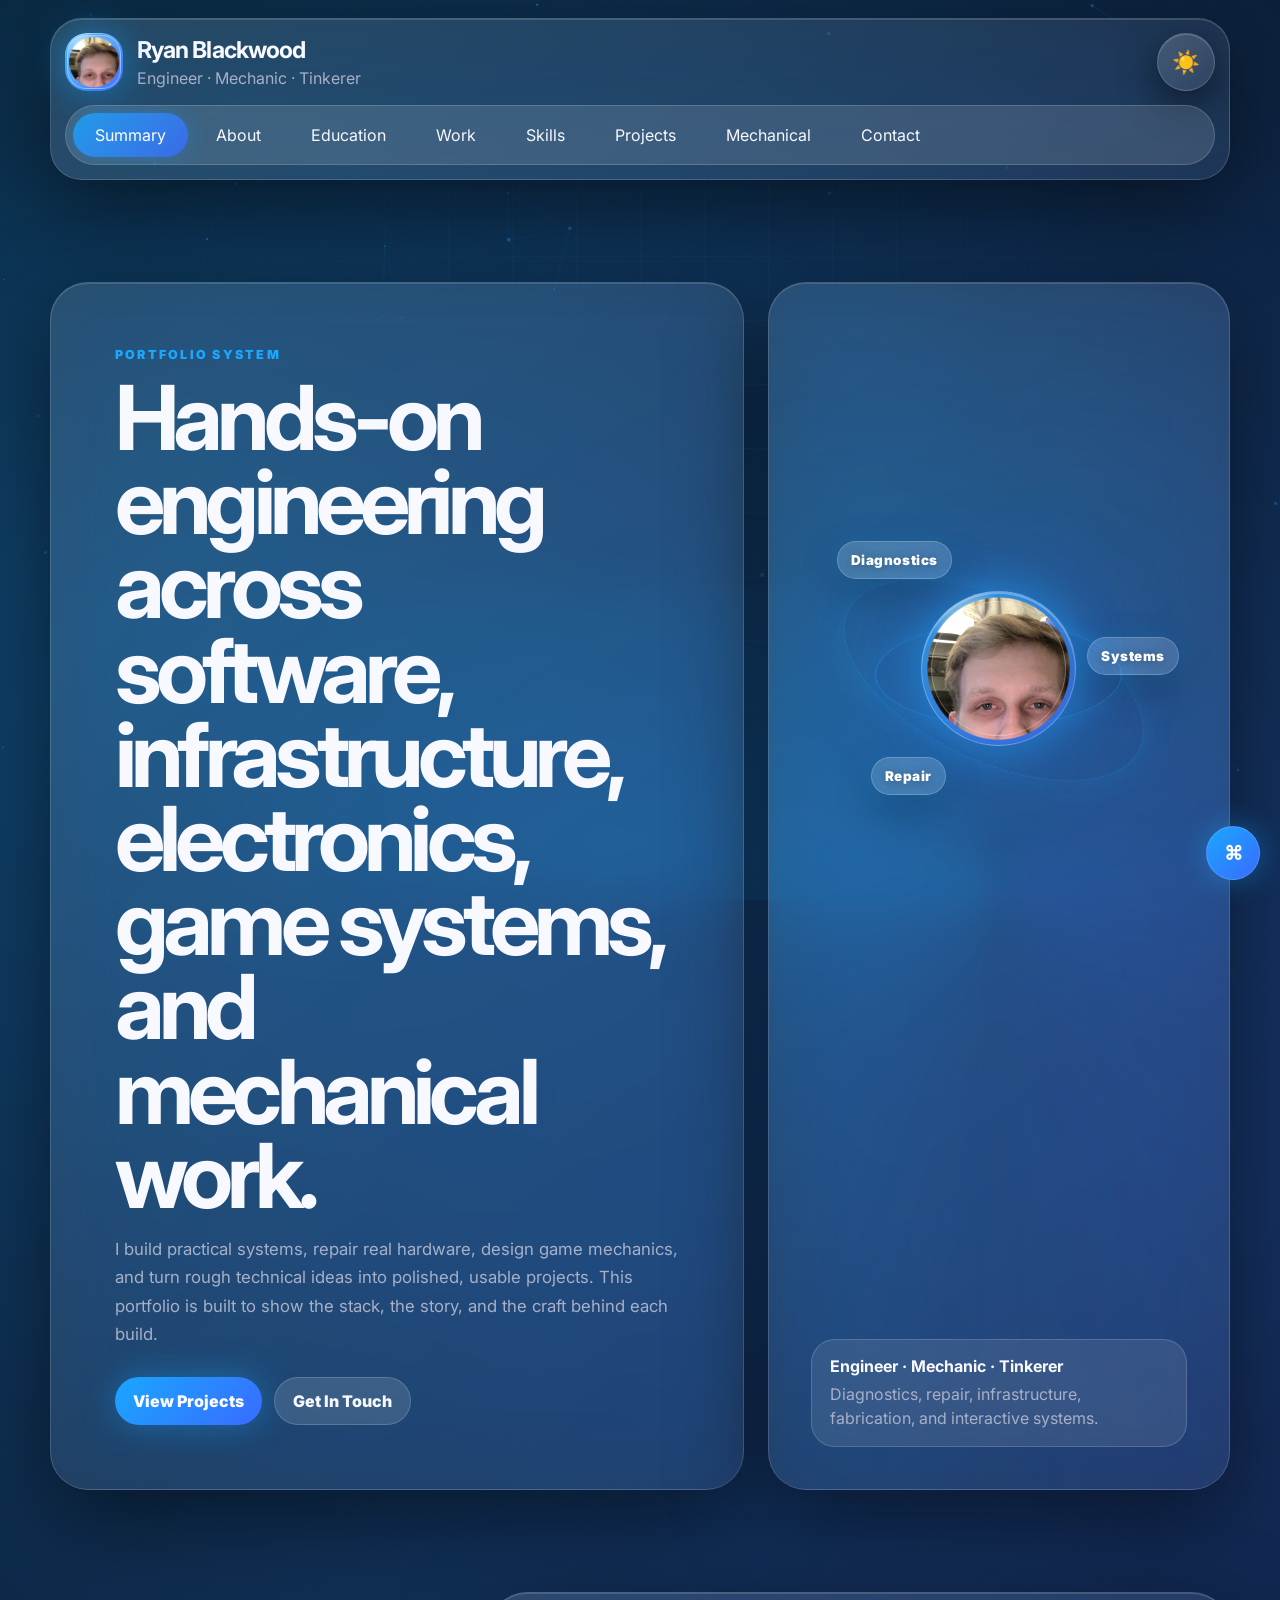
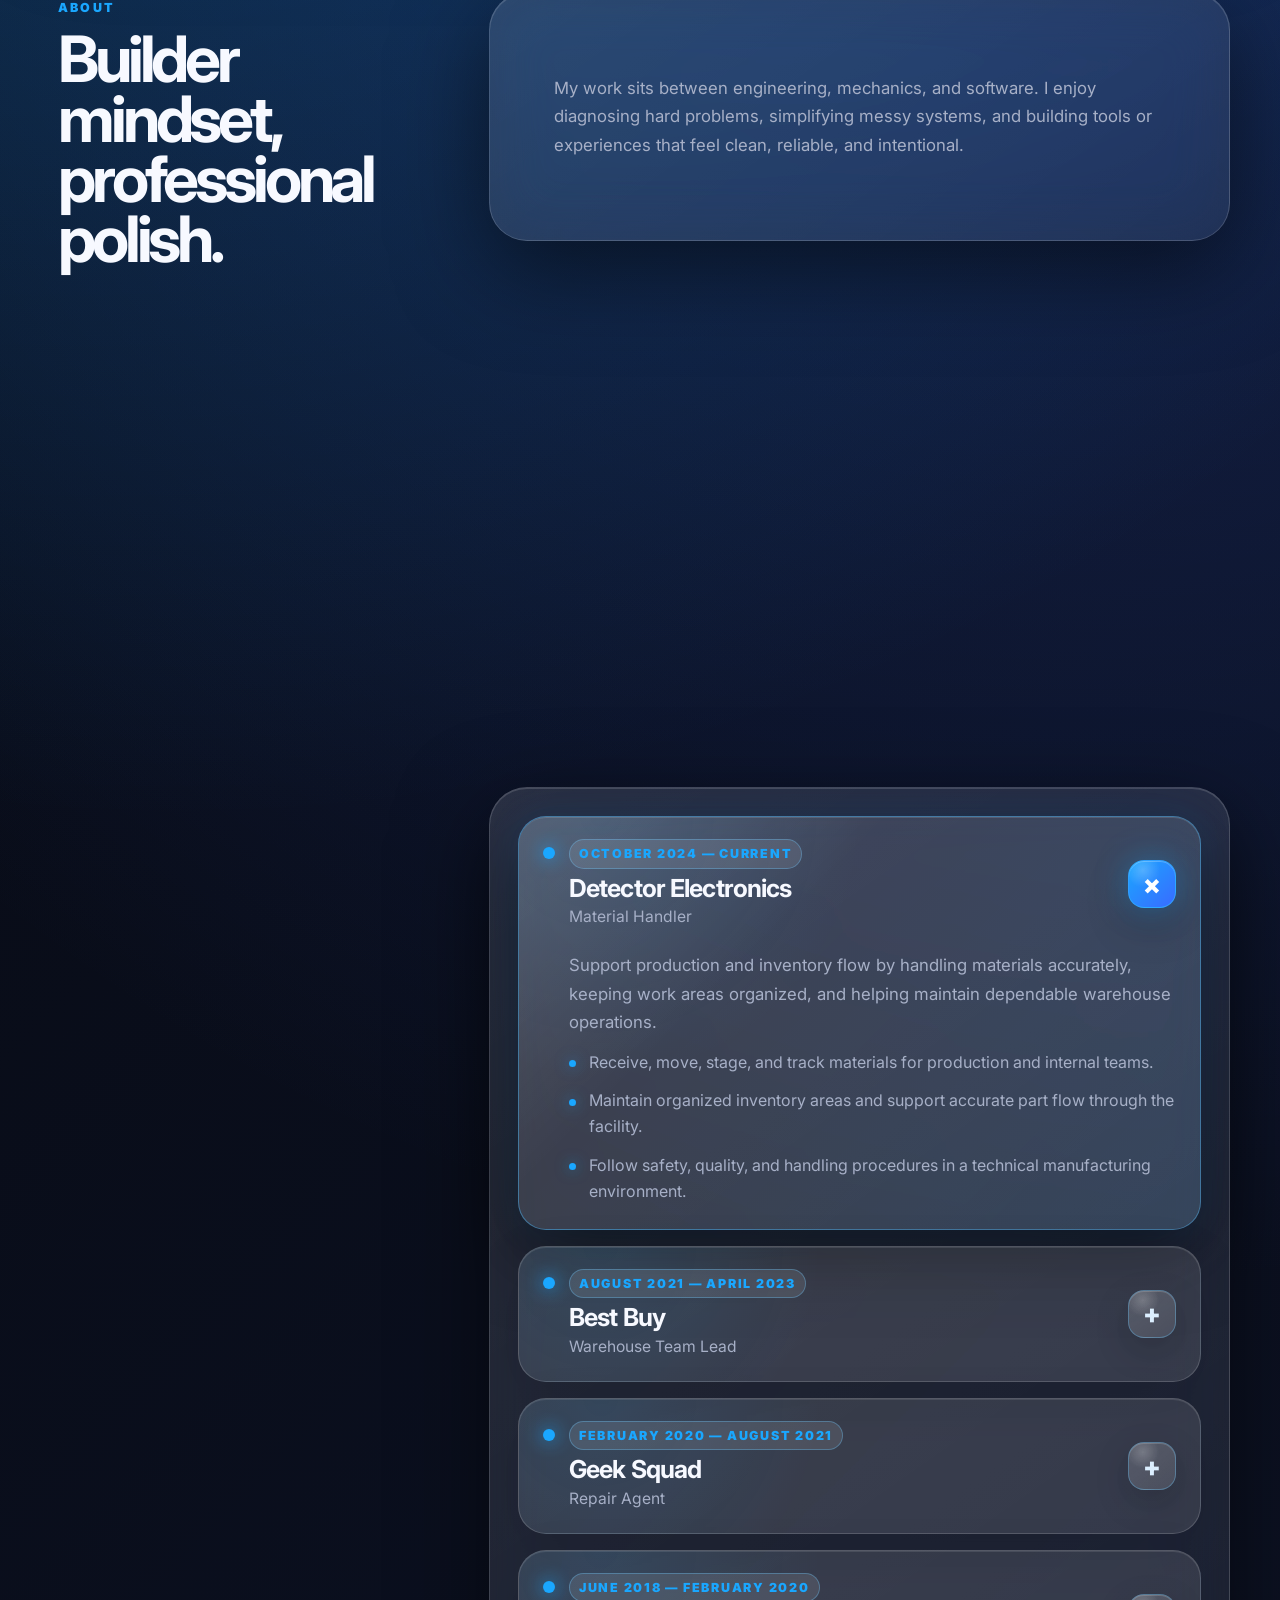
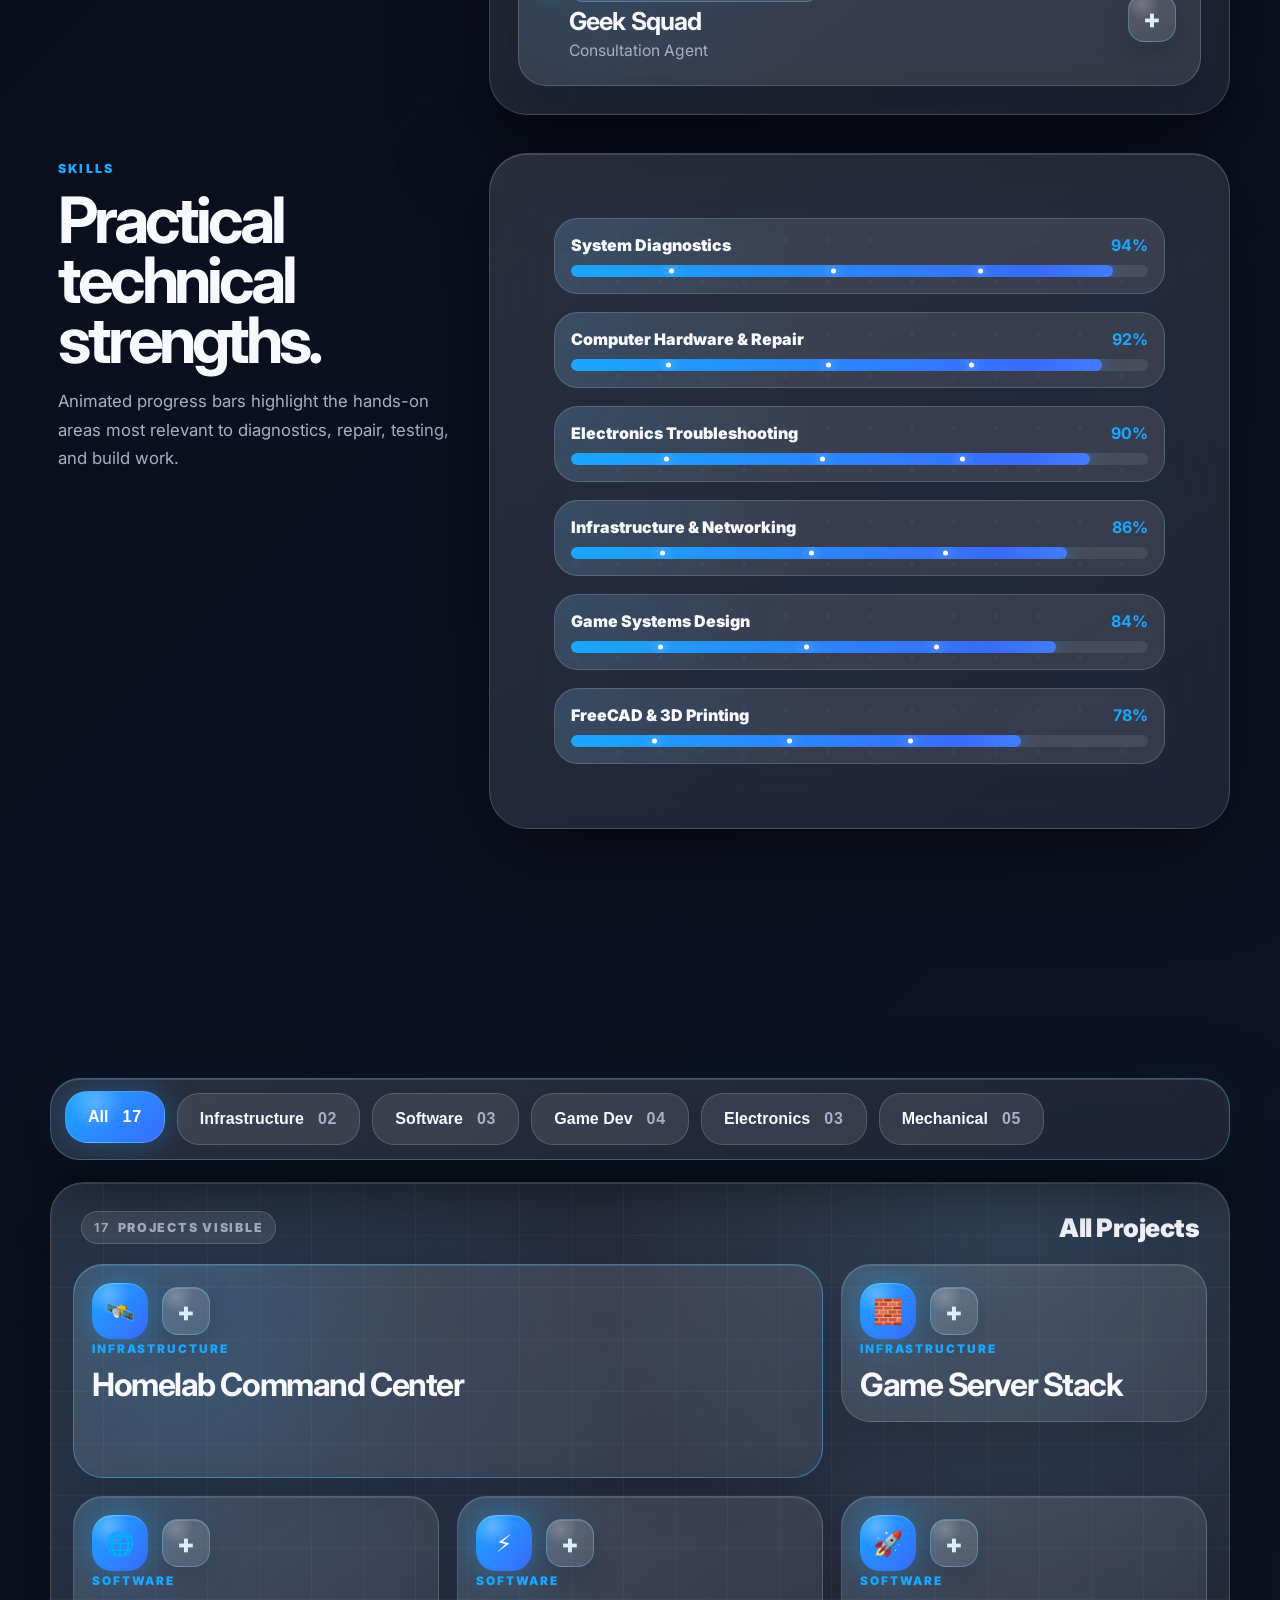
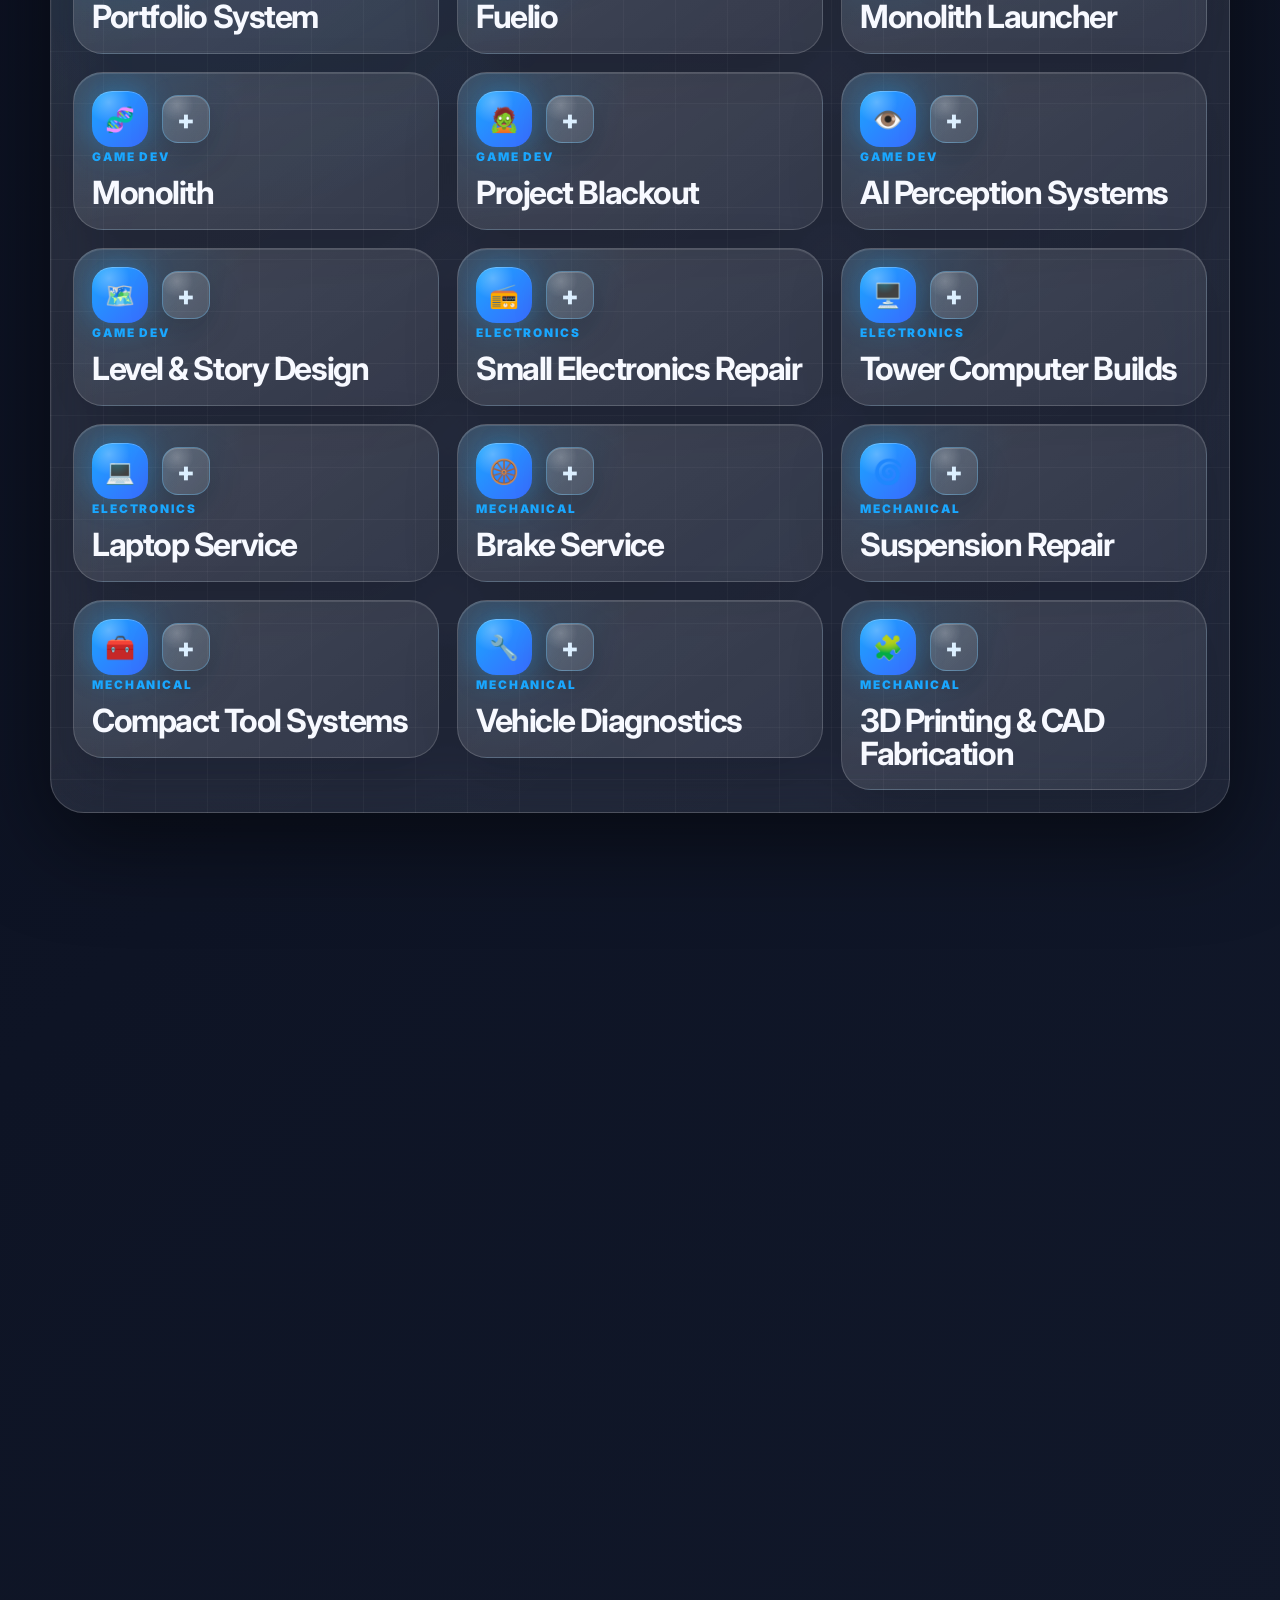
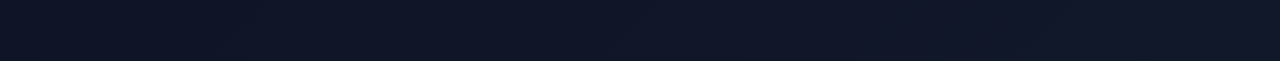
==== commit 557276cd: "Update index.html" ====
--- a/index.html
+++ b/index.html
@@ -60,7 +60,7 @@
         <div class="skill-orb" aria-hidden="true">
           <div class="orb-ring ring-one"></div>
           <div class="orb-ring ring-two"></div>
-          <div class="orb-core profile-core"><img src="assets/profile-orb.png" alt="Ryan Blackwood portrait" /></div>
+          <div class="orb-core profile-core"><img src="profile-orb.png" alt="Ryan Blackwood portrait" /></div>
           <div class="orbit-tag tag-a">Diagnostics</div>
           <div class="orbit-tag tag-b">Systems</div>
           <div class="orbit-tag tag-c">Repair</div>
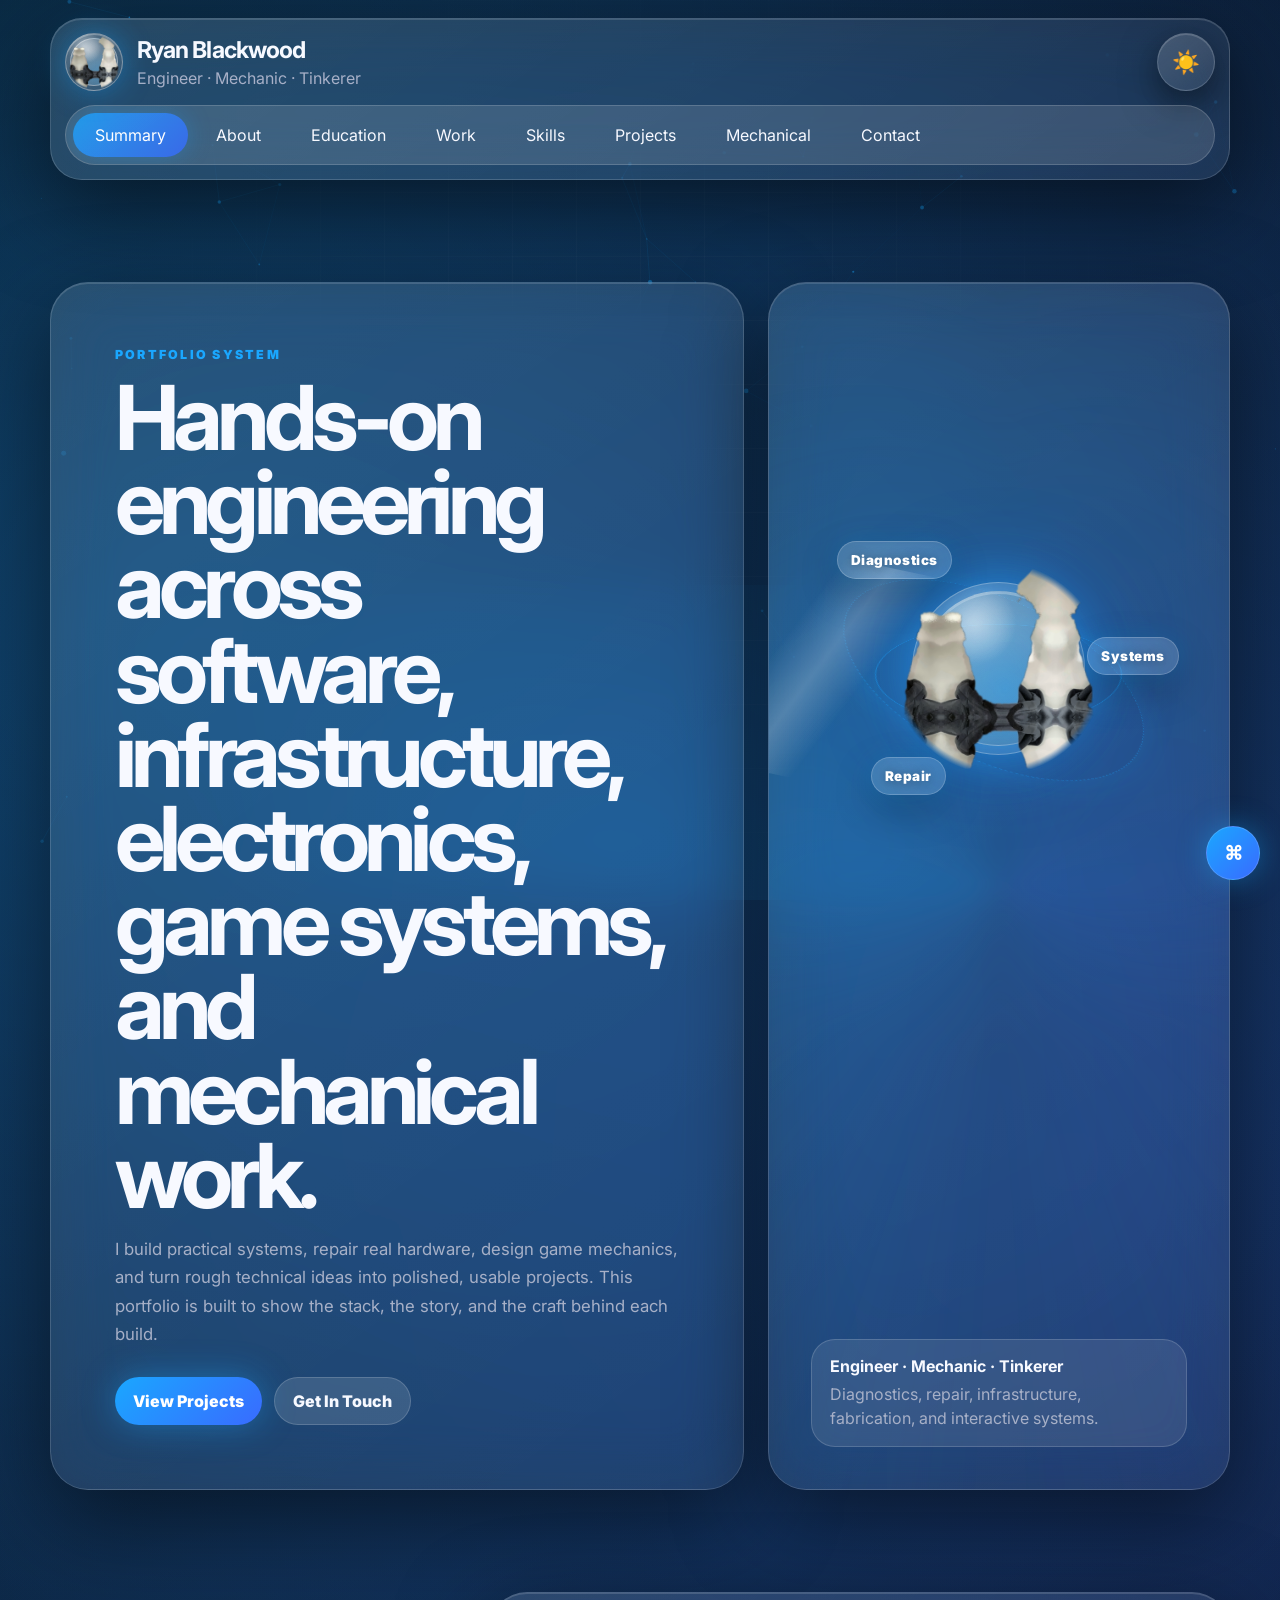
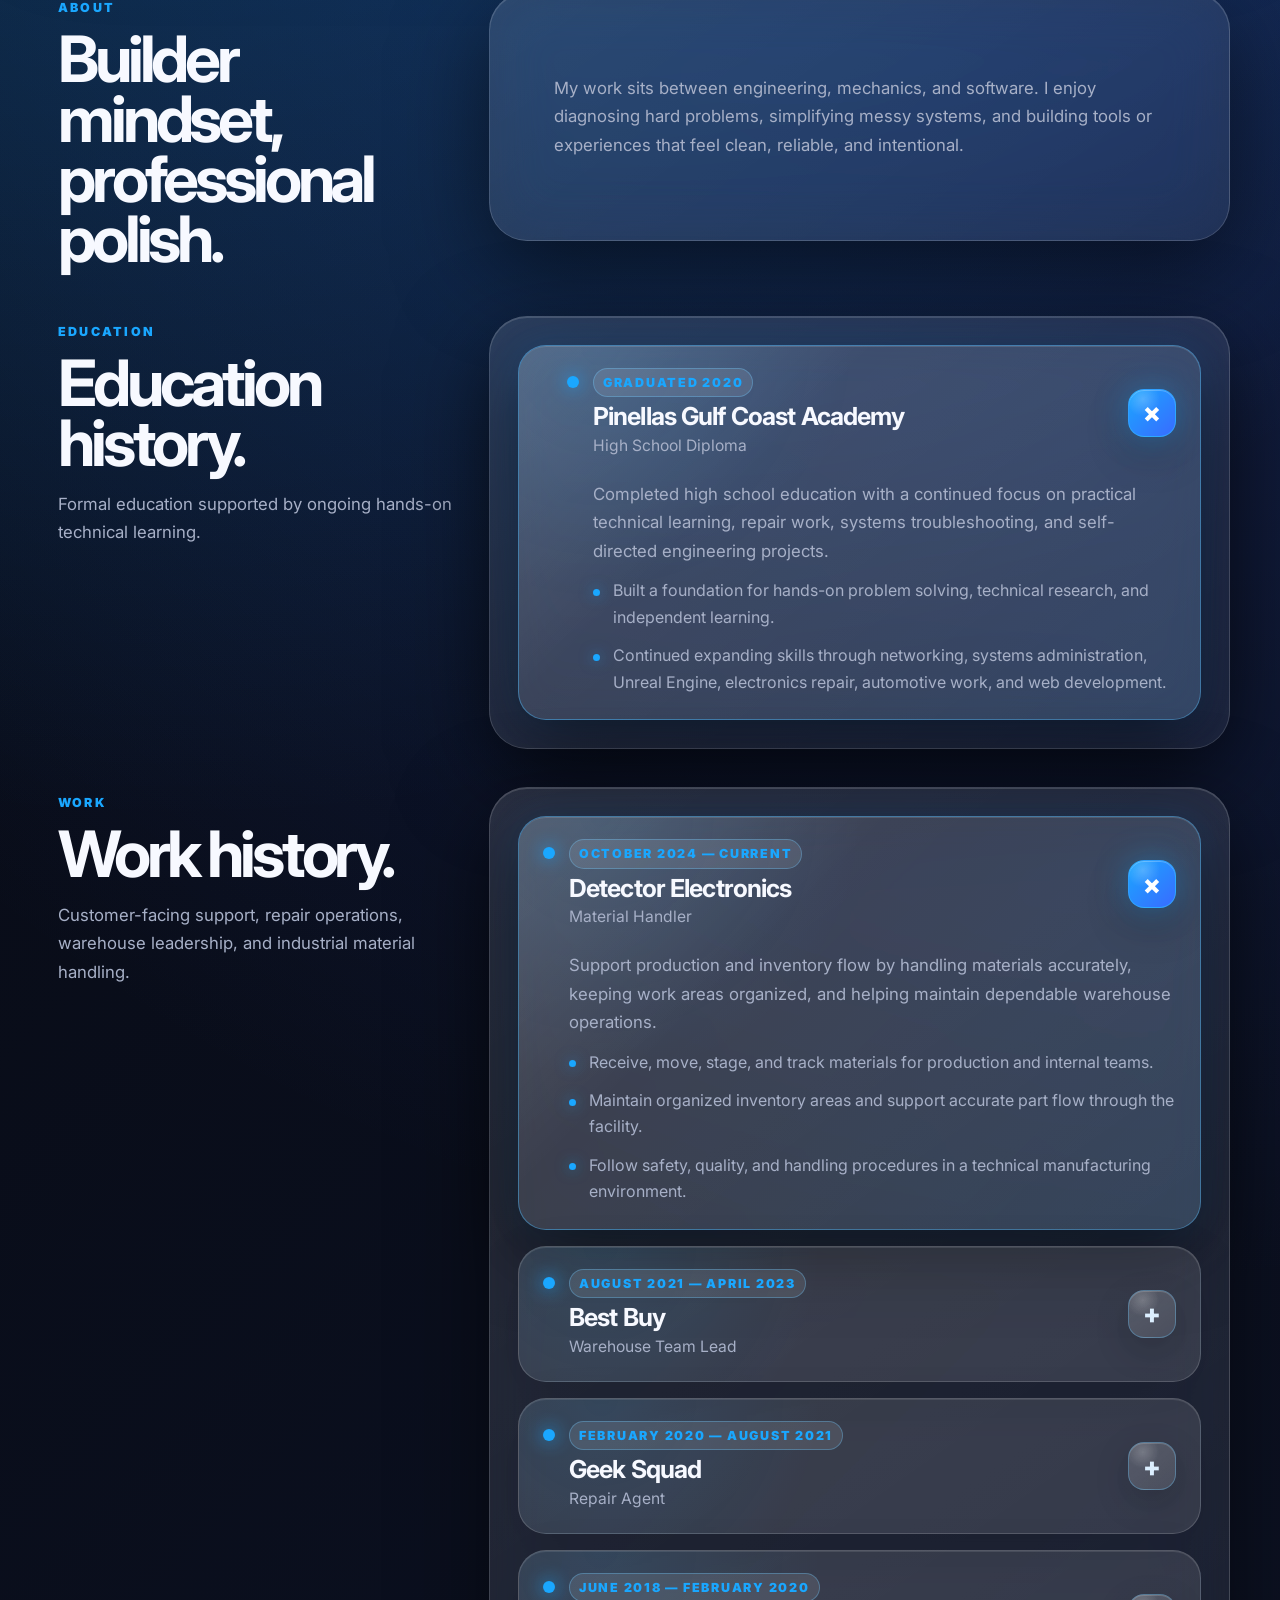
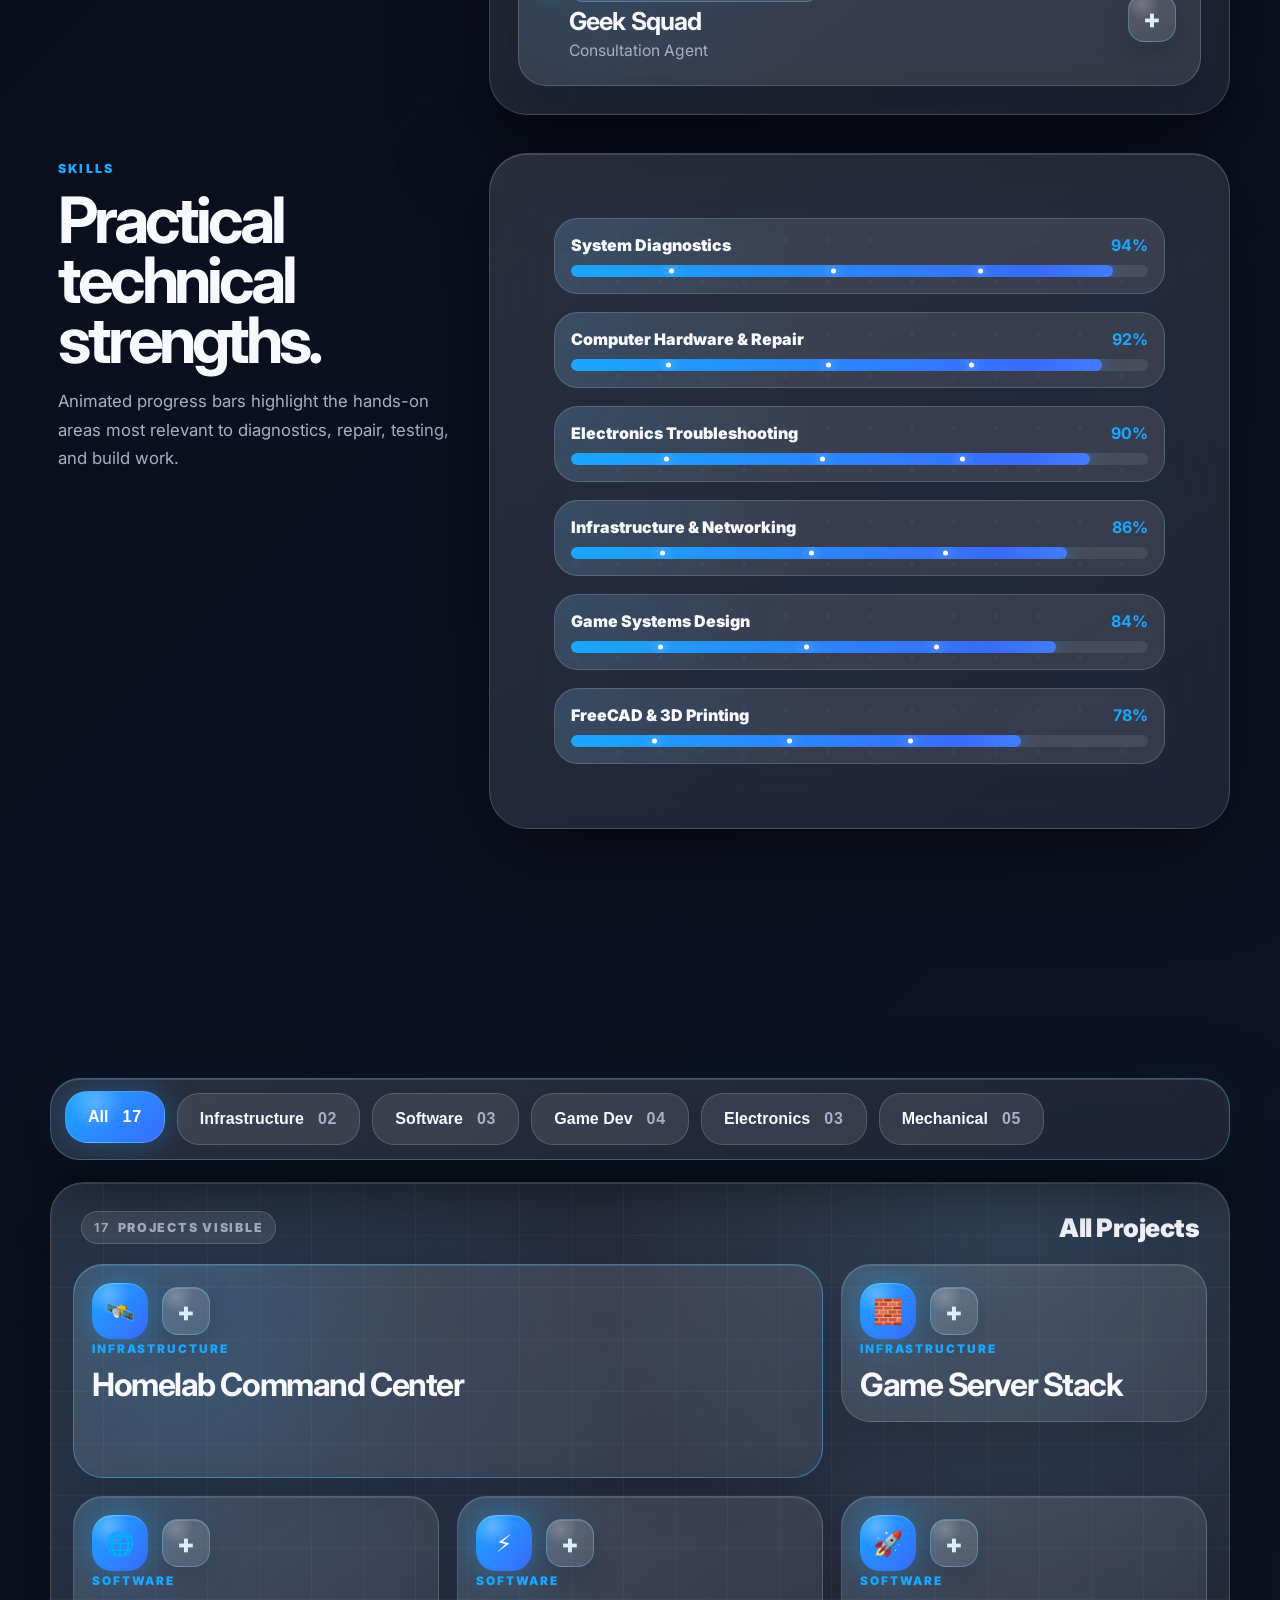
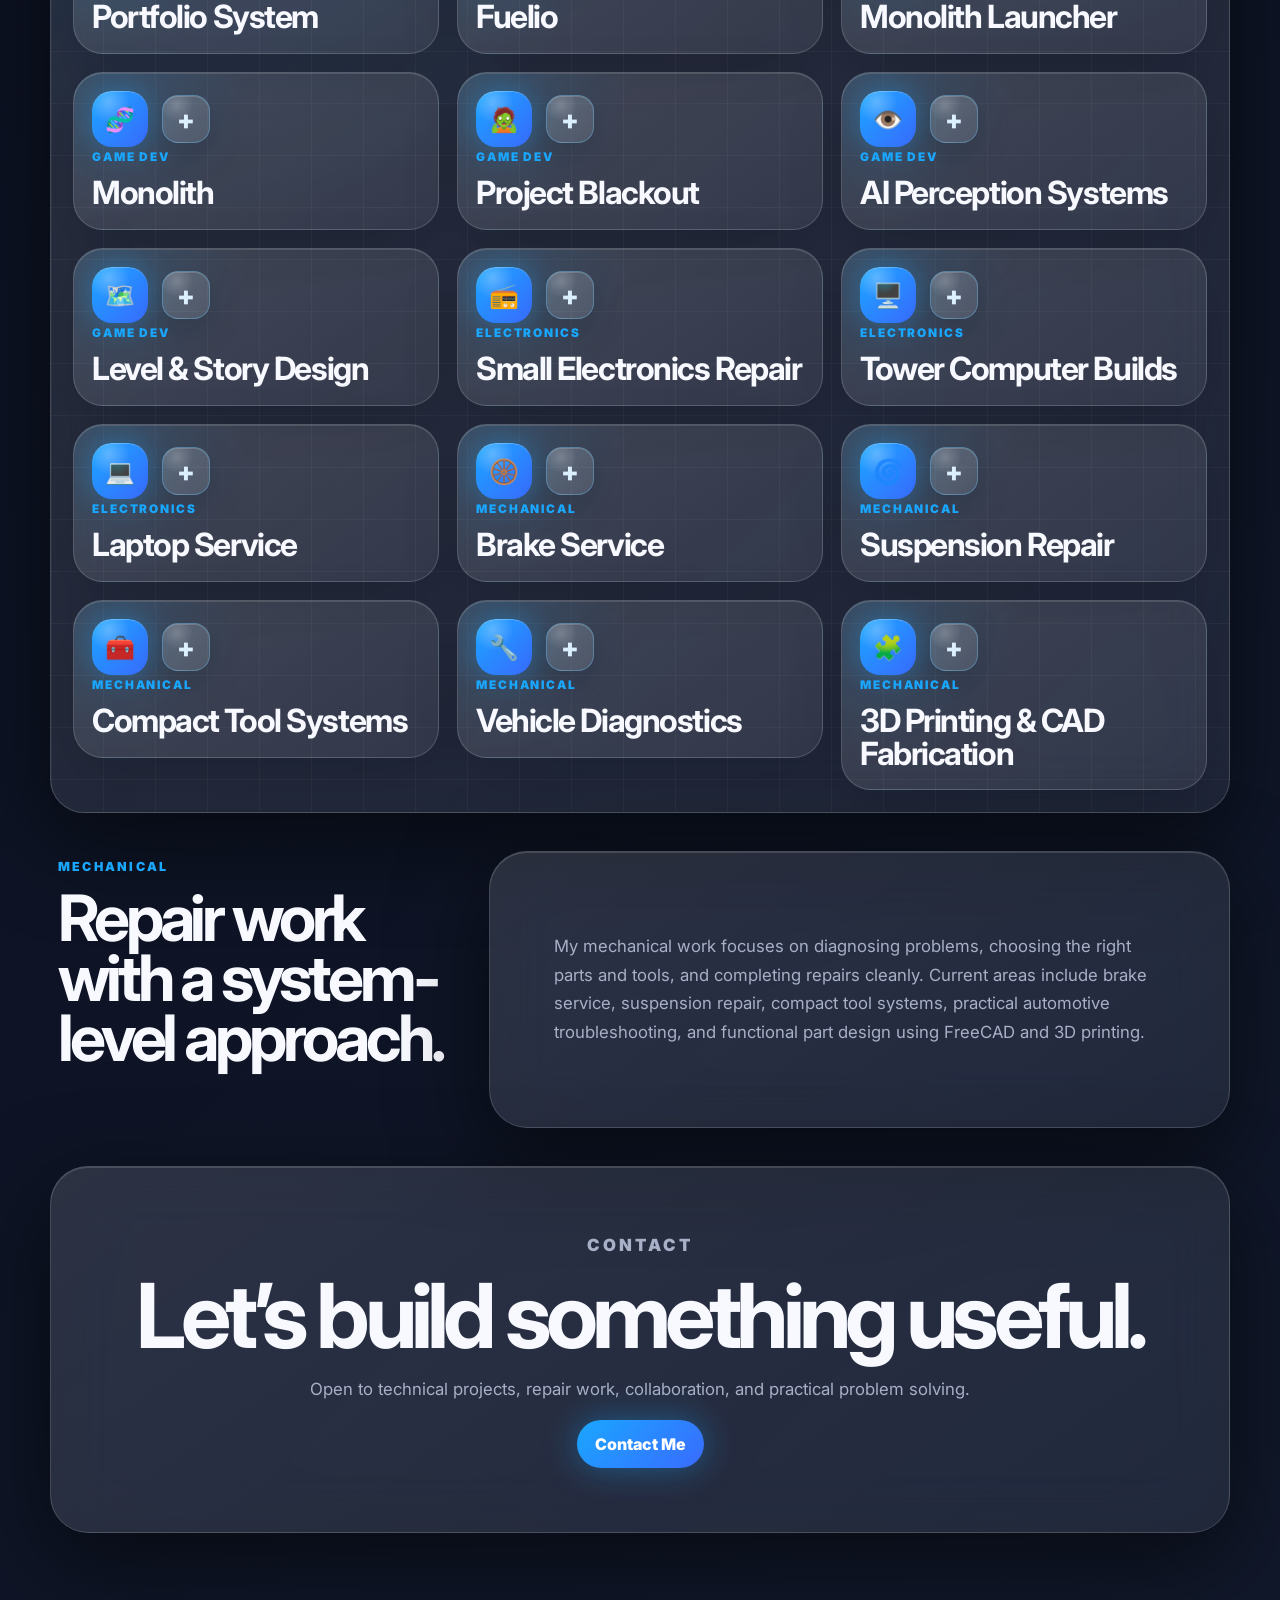
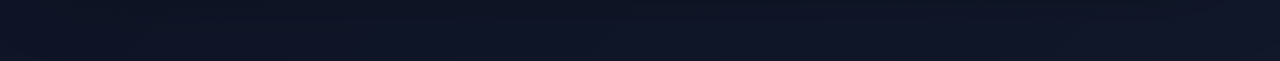
==== commit 1af6ef70: "Add files via upload" ====
--- a/index.html
+++ b/index.html
@@ -5,7 +5,7 @@
   <meta name="viewport" content="width=device-width, initial-scale=1.0" />
   <meta name="description" content="Ryan Blackwood portfolio — engineering, mechanics, game development, homelab infrastructure, electronics repair, and software projects." />
   <title>Ryan Blackwood | Portfolio</title>
-  <!-- Official Base v1.5 Premium: profile orb implementation -->
+  <!-- Official Base v1.6: updated profile orb portrait, flat root assets -->
   <link rel="preconnect" href="https://fonts.googleapis.com" />
   <link rel="preconnect" href="https://fonts.gstatic.com" crossorigin />
   <link href="https://fonts.googleapis.com/css2?family=Inter:wght@400;500;600;700;800;900&display=swap" rel="stylesheet" />
--- a/styles.css
+++ b/styles.css
@@ -815,3 +815,167 @@
   .brand-mark.brand-photo img,
   .brand-mark.brand-photo::before { border-radius: 17px; }
 }
+
+
+/* =========================================================
+   v1.5.1 PROFILE ORB FIX
+   Flat build: profile-orb.png sits beside index.html.
+   Centers the portrait, avoids face cropping, and keeps the
+   background as transparent glass instead of a hard image block.
+========================================================= */
+.brand-mark.brand-photo {
+  border-radius: 999px;
+  padding: 4px;
+  background:
+    radial-gradient(circle at 30% 20%, rgba(255,255,255,.42), transparent 30%),
+    linear-gradient(145deg, rgba(255,255,255,.22), rgba(255,255,255,.07));
+  border: 1px solid rgba(255,255,255,.28);
+  box-shadow:
+    0 0 30px color-mix(in srgb, var(--glow) 42%, transparent),
+    inset 0 1px 0 rgba(255,255,255,.28);
+}
+.brand-mark.brand-photo::before {
+  inset: 4px;
+  border-radius: 999px;
+  background:
+    radial-gradient(circle at 35% 25%, rgba(255,255,255,.28), transparent 28%),
+    color-mix(in srgb, var(--panel-strong) 52%, transparent);
+  backdrop-filter: blur(16px) saturate(1.28);
+  -webkit-backdrop-filter: blur(16px) saturate(1.28);
+}
+.brand-mark.brand-photo img {
+  width: 100%;
+  height: 100%;
+  object-fit: contain;
+  object-position: center center;
+  border-radius: 999px;
+  transform: scale(.98);
+  filter: brightness(1.07) contrast(1.04) saturate(1.02);
+}
+.profile-core {
+  overflow: visible;
+  padding: 0;
+  background:
+    radial-gradient(circle at 30% 20%, rgba(255,255,255,.30), transparent 26%),
+    linear-gradient(145deg, rgba(255,255,255,.16), rgba(255,255,255,.055));
+  border: 1px solid rgba(255,255,255,.24);
+  backdrop-filter: blur(20px) saturate(1.35);
+  -webkit-backdrop-filter: blur(20px) saturate(1.35);
+}
+.profile-core::before {
+  inset: -8px;
+  z-index: 0;
+  border-radius: 50%;
+  background:
+    radial-gradient(circle at 38% 24%, rgba(255,255,255,.26), transparent 22%),
+    radial-gradient(circle at 55% 62%, color-mix(in srgb, var(--glow) 32%, transparent), transparent 54%),
+    color-mix(in srgb, var(--panel-strong) 38%, transparent);
+  border: 1px solid rgba(255,255,255,.25);
+  backdrop-filter: blur(22px) saturate(1.35);
+  -webkit-backdrop-filter: blur(22px) saturate(1.35);
+  box-shadow:
+    inset 0 0 34px rgba(255,255,255,.10),
+    0 0 62px color-mix(in srgb, var(--glow) 28%, transparent);
+}
+.profile-core img {
+  position: relative;
+  z-index: 2;
+  width: 132%;
+  height: 132%;
+  margin: -16%;
+  object-fit: contain;
+  object-position: center center;
+  border-radius: 50%;
+  transform: none;
+  filter: brightness(1.08) contrast(1.04) saturate(1.02);
+}
+@media (max-width: 720px) {
+  .brand-mark.brand-photo,
+  .brand-mark.brand-photo img,
+  .brand-mark.brand-photo::before { border-radius: 999px; }
+  .profile-core img { width: 136%; height: 136%; margin: -18%; }
+}
+
+
+/* =========================================================
+   v1.6 PROFILE ORB PORTRAIT REFINEMENT
+   Flat build: profile-orb.png remains beside index.html.
+   New portrait is centered, shadow/lighting corrected in the PNG,
+   and the glass circle stays transparent behind the face.
+========================================================= */
+.brand-mark.brand-photo {
+  border-radius: 999px;
+  padding: 4px;
+  background:
+    radial-gradient(circle at 32% 22%, rgba(255,255,255,.45), transparent 30%),
+    linear-gradient(145deg, rgba(255,255,255,.22), rgba(255,255,255,.06));
+  border: 1px solid rgba(255,255,255,.32);
+  overflow: hidden;
+}
+.brand-mark.brand-photo::before {
+  inset: 4px;
+  border-radius: 999px;
+  background:
+    radial-gradient(circle at 38% 24%, rgba(255,255,255,.32), transparent 28%),
+    radial-gradient(circle at 58% 72%, color-mix(in srgb, var(--glow) 26%, transparent), transparent 54%),
+    color-mix(in srgb, var(--panel-strong) 42%, transparent);
+  backdrop-filter: blur(18px) saturate(1.35);
+  -webkit-backdrop-filter: blur(18px) saturate(1.35);
+}
+.brand-mark.brand-photo img {
+  position: relative;
+  z-index: 2;
+  width: 118%;
+  height: 118%;
+  margin: -9%;
+  object-fit: contain;
+  object-position: 50% 50%;
+  border-radius: 999px;
+  transform: none;
+  filter: brightness(1.02) contrast(1.02) saturate(1.01);
+}
+.profile-core {
+  overflow: visible;
+  border-radius: 50%;
+  background:
+    radial-gradient(circle at 32% 20%, rgba(255,255,255,.32), transparent 28%),
+    linear-gradient(145deg, rgba(255,255,255,.18), rgba(255,255,255,.05));
+  border: 1px solid rgba(255,255,255,.30);
+  backdrop-filter: blur(22px) saturate(1.4);
+  -webkit-backdrop-filter: blur(22px) saturate(1.4);
+}
+.profile-core::before {
+  inset: -10px;
+  z-index: 0;
+  border-radius: 50%;
+  background:
+    radial-gradient(circle at 38% 24%, rgba(255,255,255,.28), transparent 23%),
+    radial-gradient(circle at 54% 62%, color-mix(in srgb, var(--glow) 34%, transparent), transparent 56%),
+    color-mix(in srgb, var(--panel-strong) 34%, transparent);
+  border: 1px solid rgba(255,255,255,.30);
+  backdrop-filter: blur(24px) saturate(1.38);
+  -webkit-backdrop-filter: blur(24px) saturate(1.38);
+  box-shadow:
+    inset 0 0 42px rgba(255,255,255,.11),
+    0 0 72px color-mix(in srgb, var(--glow) 30%, transparent);
+}
+.profile-core img {
+  position: relative;
+  z-index: 2;
+  width: 142%;
+  height: 142%;
+  margin: -21%;
+  object-fit: contain;
+  object-position: 50% 50%;
+  border-radius: 50%;
+  transform: none;
+  filter: brightness(1.02) contrast(1.02) saturate(1.01);
+}
+.profile-core:hover img {
+  transform: scale(1.015);
+  transition: transform .35s ease;
+}
+@media (max-width: 720px) {
+  .brand-mark.brand-photo img { width: 122%; height: 122%; margin: -11%; }
+  .profile-core img { width: 146%; height: 146%; margin: -23%; }
+}
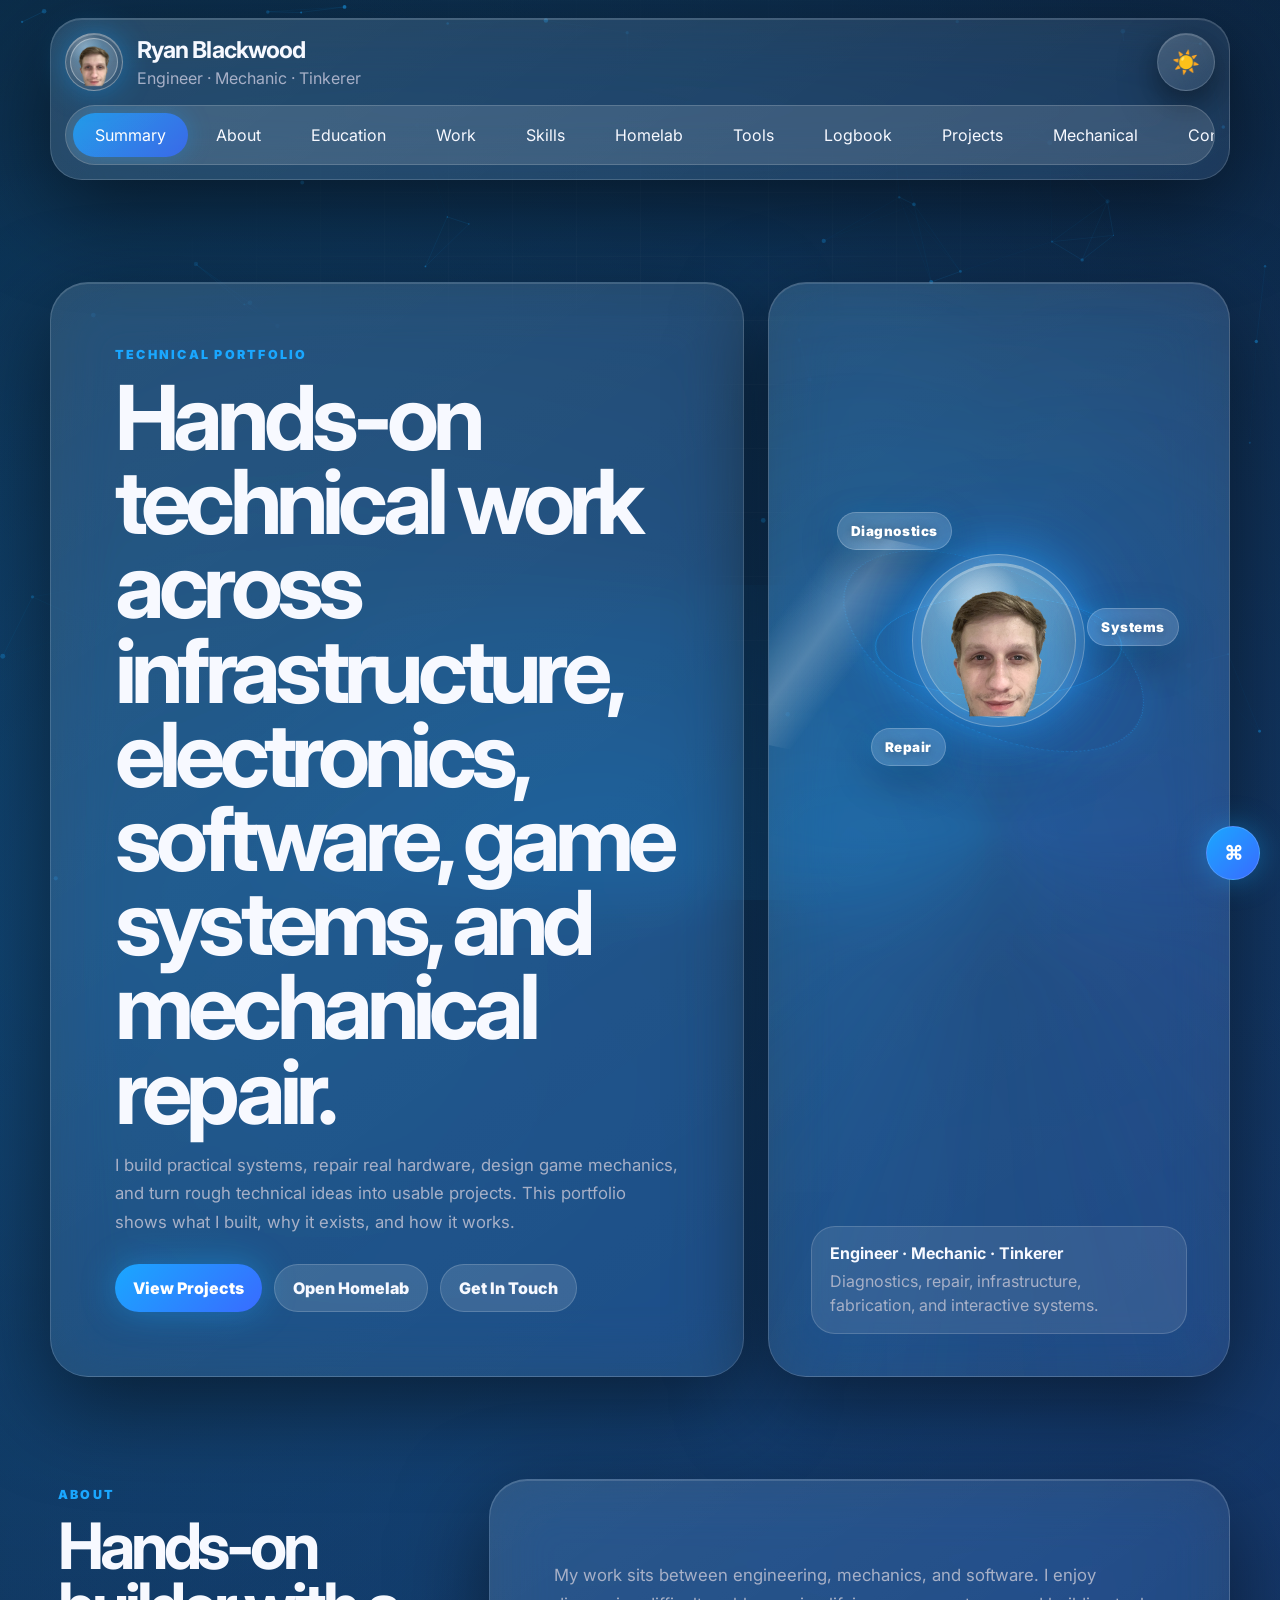
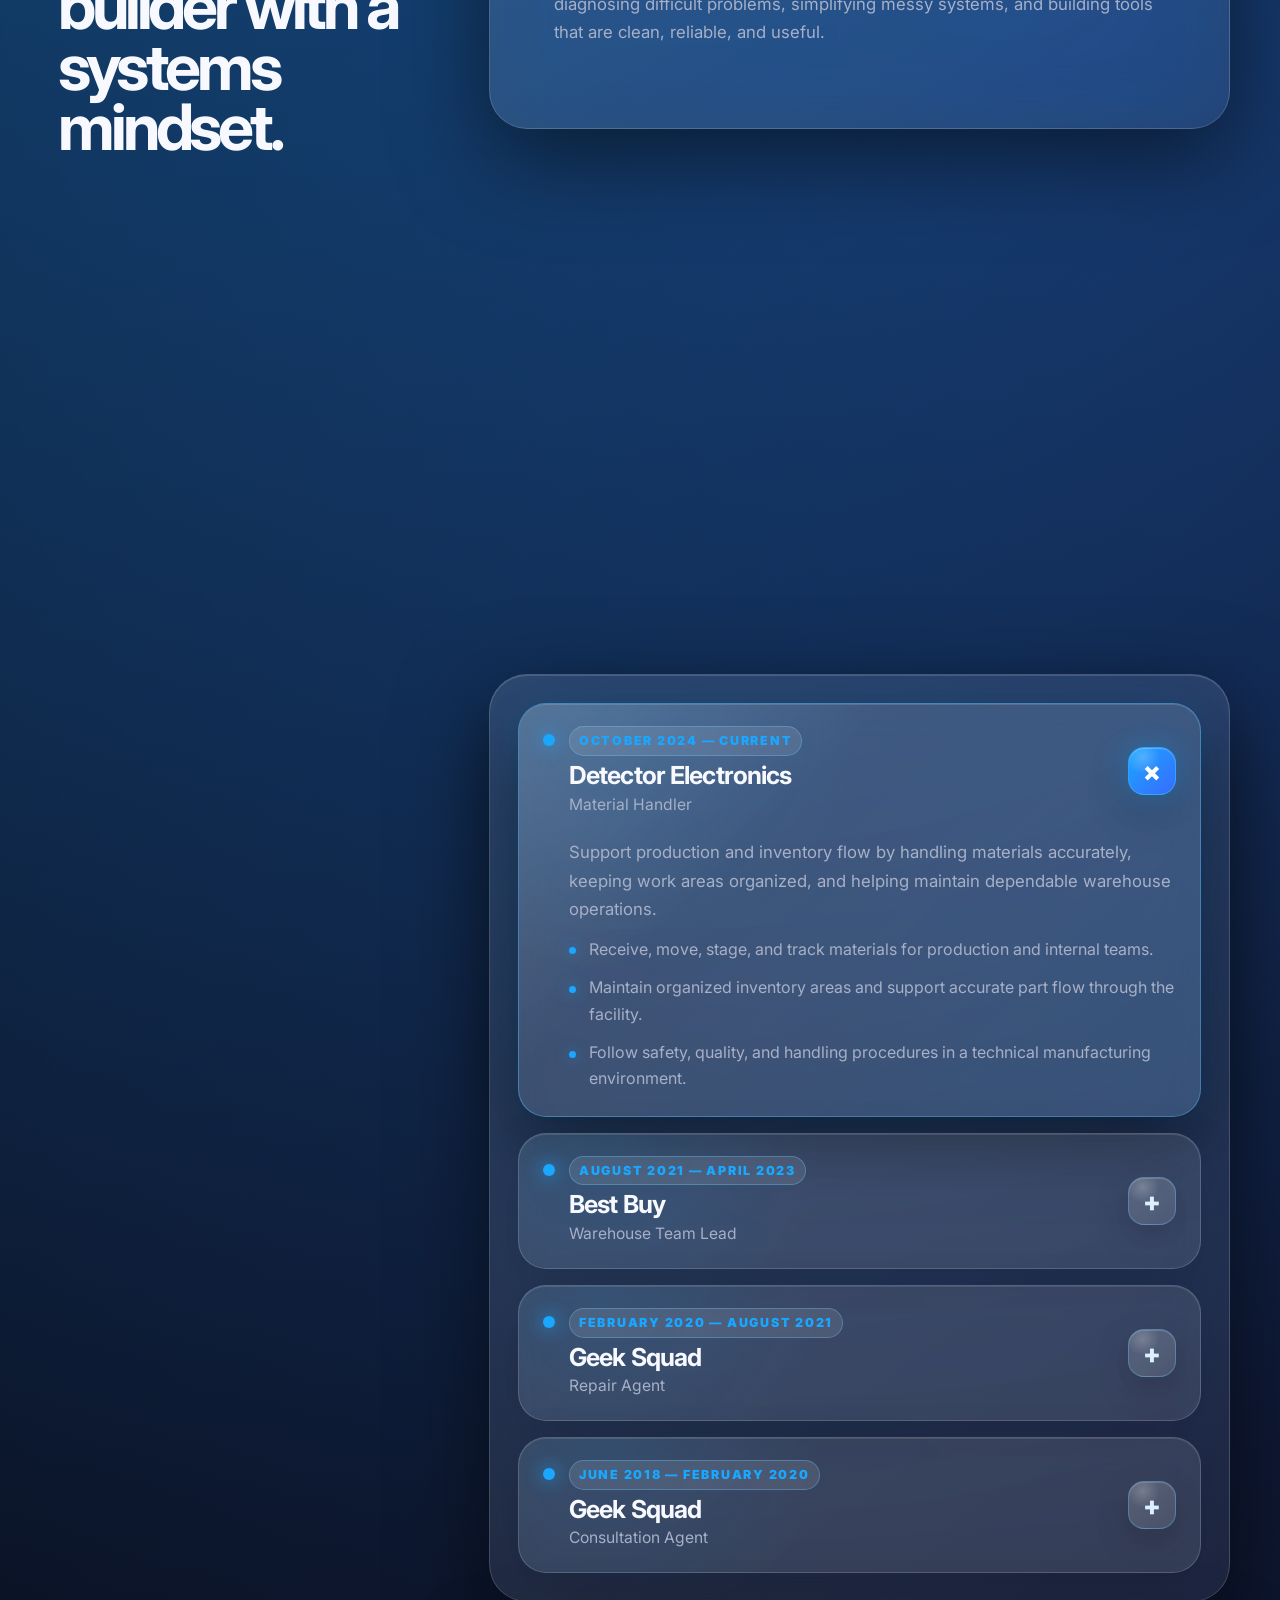
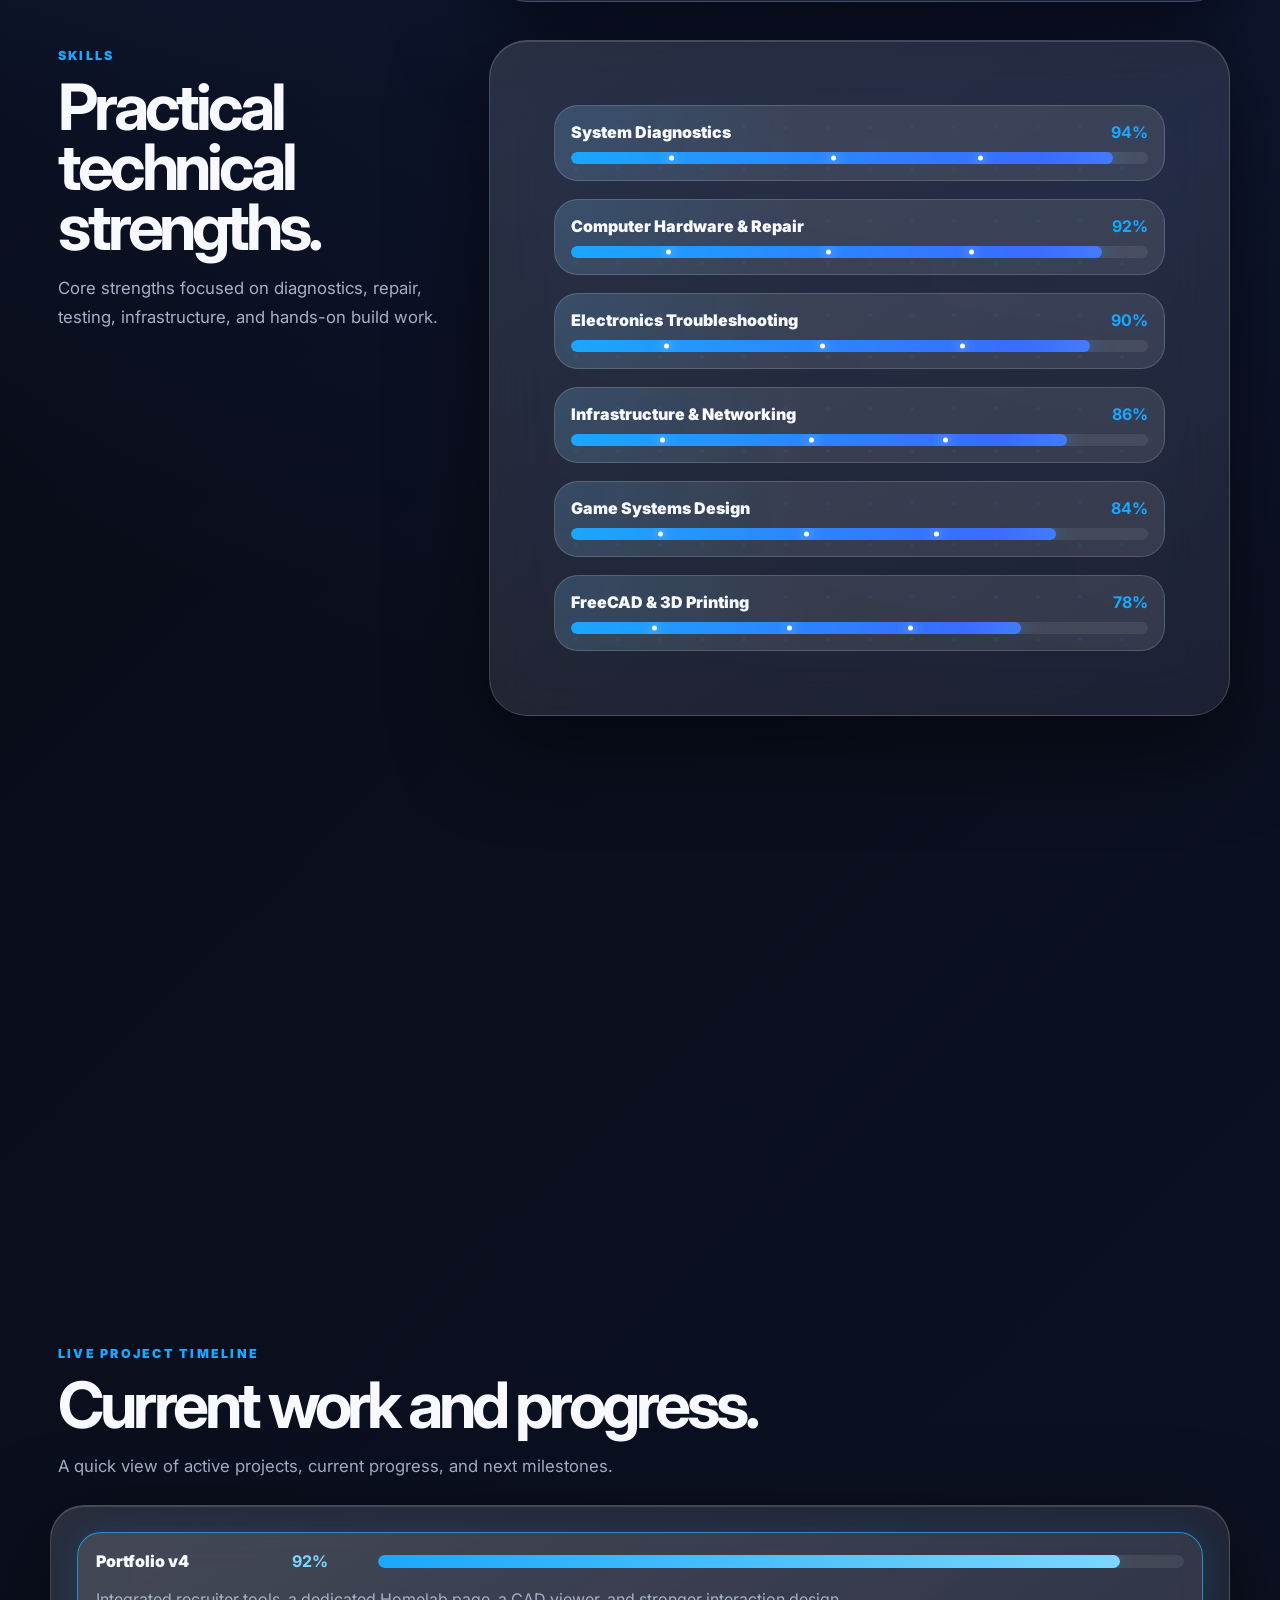
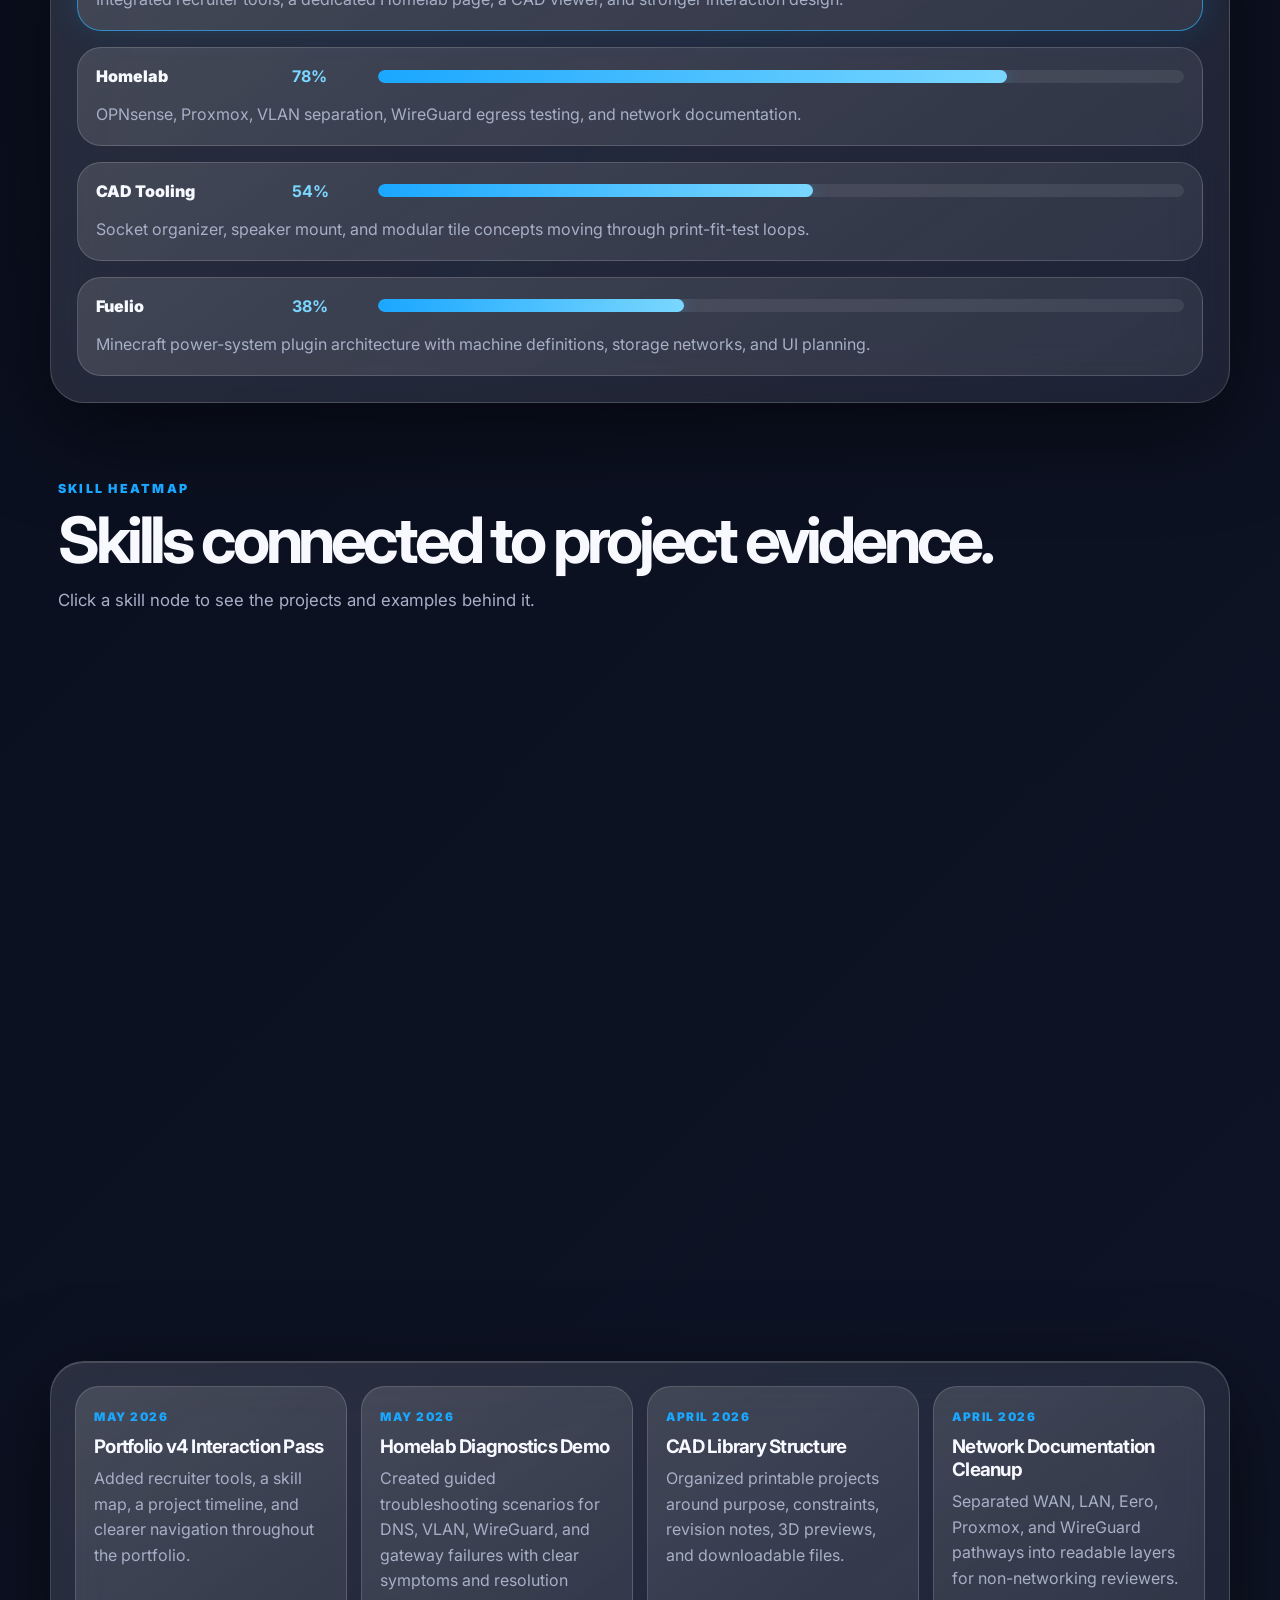
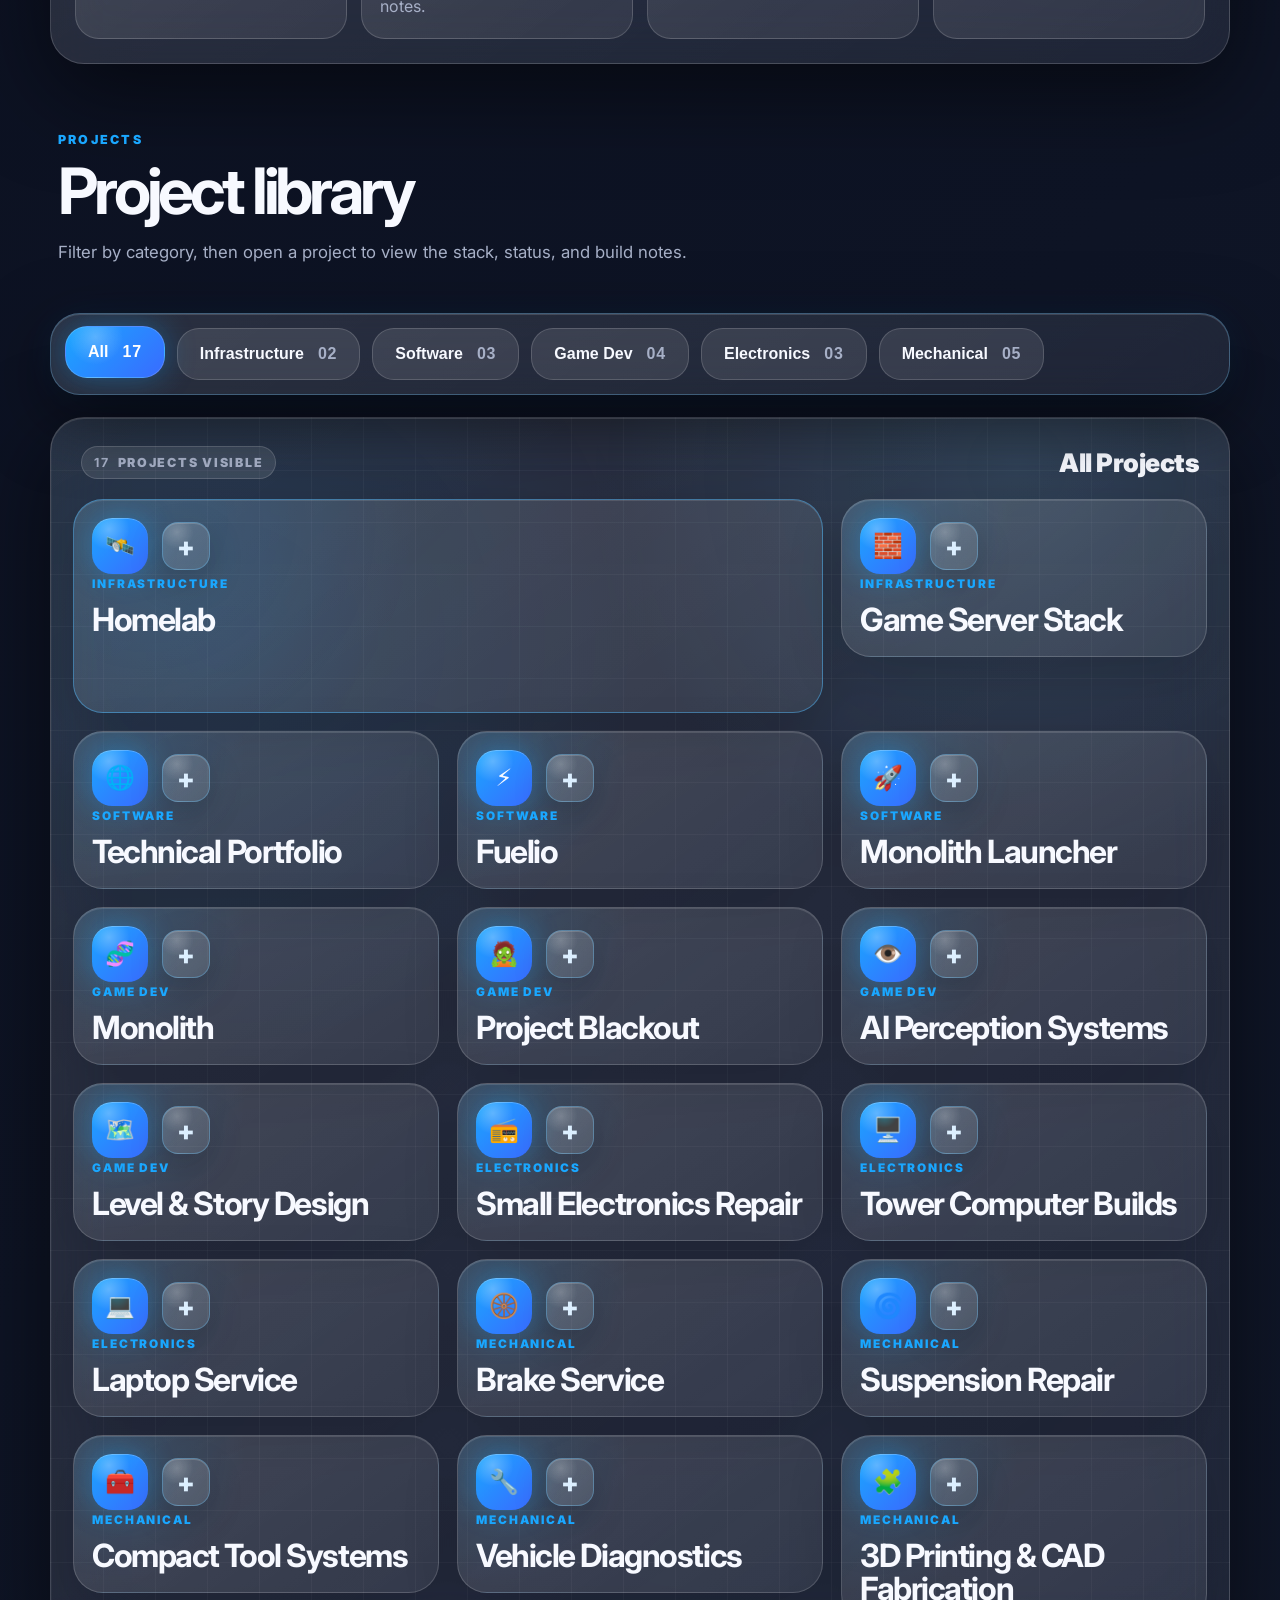
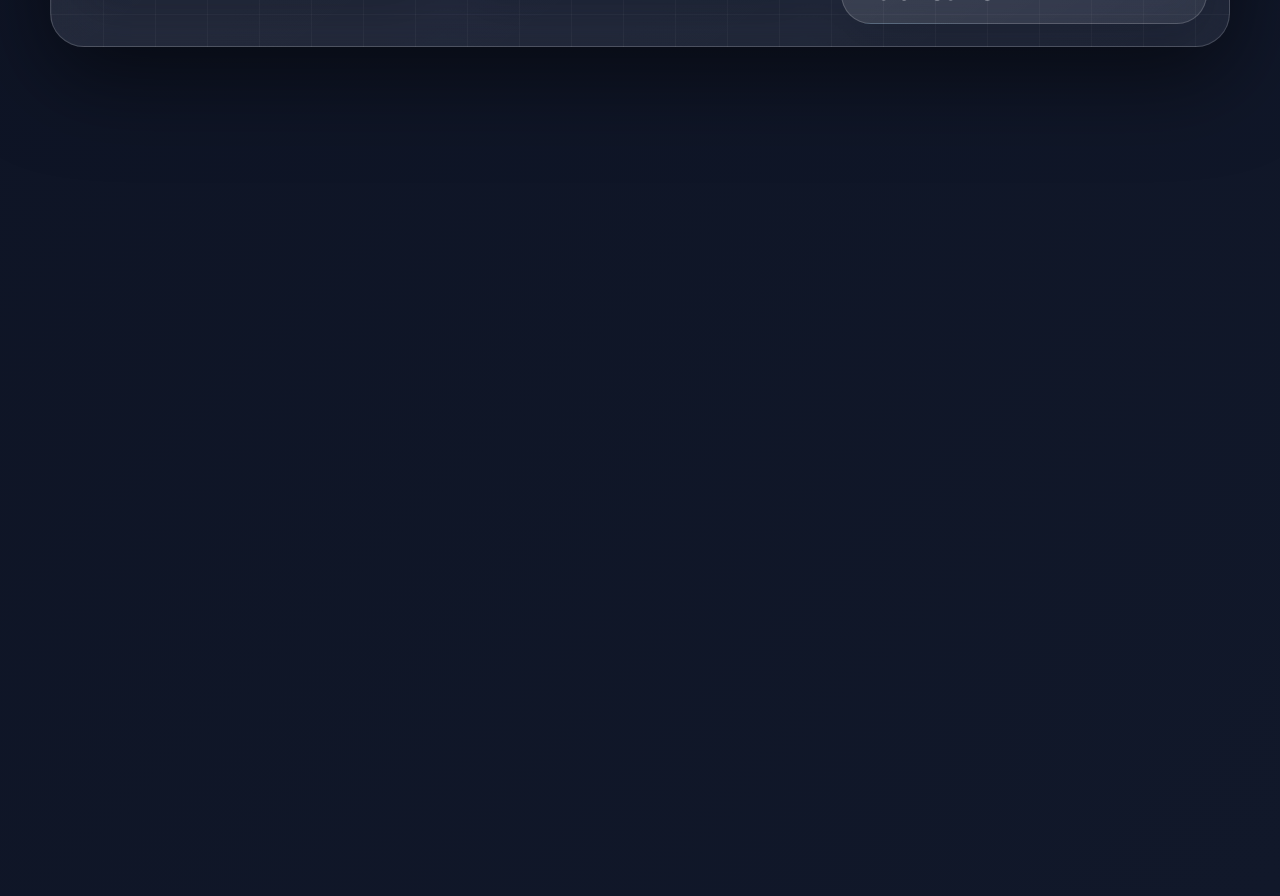
==== commit fdc62bab: "Add files via upload" ====
--- a/index.html
+++ b/index.html
@@ -5,7 +5,7 @@
   <meta name="viewport" content="width=device-width, initial-scale=1.0" />
   <meta name="description" content="Ryan Blackwood portfolio — engineering, mechanics, game development, homelab infrastructure, electronics repair, and software projects." />
   <title>Ryan Blackwood | Portfolio</title>
-  <!-- Official Base v1.6: updated profile orb portrait, flat root assets -->
+  <!-- Website v4: recruiter-focused portfolio OS with dedicated homelab page -->
   <link rel="preconnect" href="https://fonts.googleapis.com" />
   <link rel="preconnect" href="https://fonts.gstatic.com" crossorigin />
   <link href="https://fonts.googleapis.com/css2?family=Inter:wght@400;500;600;700;800;900&display=swap" rel="stylesheet" />
@@ -34,6 +34,9 @@
         <a class="tab" href="#education">Education</a>
         <a class="tab" href="#work">Work</a>
         <a class="tab" href="#skills">Skills</a>
+        <a class="tab" href="homelab.html">Homelab</a>
+        <a class="tab" href="#tools">Tools</a>
+        <a class="tab" href="#logbook">Logbook</a>
         <a class="tab" href="#projects">Projects</a>
         <a class="tab" href="#mechanical">Mechanical</a>
         <a class="tab" href="#contact">Contact</a>
@@ -44,14 +47,14 @@
   <main>
     <section id="summary" class="hero section-block hero-showcase">
       <div class="hero-card glass-shell reveal-card">
-        <div class="eyebrow">Portfolio System</div>
-        <h2>Hands-on engineering across software, infrastructure, electronics, game systems, and mechanical work.</h2>
+        <div class="eyebrow">Technical Portfolio</div>
+        <h2>Hands-on technical work across infrastructure, electronics, software, game systems, and mechanical repair.</h2>
         <p>
-          I build practical systems, repair real hardware, design game mechanics, and turn rough technical ideas into polished,
-          usable projects. This portfolio is built to show the stack, the story, and the craft behind each build.
+          I build practical systems, repair real hardware, design game mechanics, and turn rough technical ideas into usable projects. This portfolio shows what I built, why it exists, and how it works.
         </p>
         <div class="hero-actions">
           <a class="button button-primary" href="#projects">View Projects</a>
+          <a class="button button-secondary" href="homelab.html">Open Homelab</a>
           <a class="button button-secondary" href="#contact">Get In Touch</a>
         </div>
       </div>
@@ -75,12 +78,11 @@
     <section id="about" class="section-block split-section">
       <div class="section-heading reveal-card">
         <p class="eyebrow">About</p>
-        <h2>Builder mindset, professional polish.</h2>
+        <h2>Hands-on builder with a systems mindset.</h2>
       </div>
       <div class="glass-shell content-card reveal-card">
         <p>
-          My work sits between engineering, mechanics, and software. I enjoy diagnosing hard problems, simplifying messy systems,
-          and building tools or experiences that feel clean, reliable, and intentional.
+          My work sits between engineering, mechanics, and software. I enjoy diagnosing difficult problems, simplifying messy systems, and building tools that are clean, reliable, and useful.
         </p>
       </div>
     </section>
@@ -89,7 +91,7 @@
       <div class="section-heading reveal-card">
         <p class="eyebrow">Education</p>
         <h2>Education history.</h2>
-        <p>Formal education supported by ongoing hands-on technical learning.</p>
+        <p>Formal education paired with ongoing hands-on technical learning.</p>
       </div>
       <div class="glass-shell content-card timeline-card reveal-card history-list">
         <article class="history-item is-open">
@@ -117,7 +119,7 @@
       <div class="section-heading reveal-card">
         <p class="eyebrow">Work</p>
         <h2>Work history.</h2>
-        <p>Customer-facing support, repair operations, warehouse leadership, and industrial material handling.</p>
+        <p>Experience across customer-facing support, repair operations, warehouse leadership, and industrial material handling.</p>
       </div>
       <div class="glass-shell content-card reveal-card history-list">
         <article class="history-item is-open">
@@ -207,7 +209,7 @@
       <div class="section-heading reveal-card">
         <p class="eyebrow">Skills</p>
         <h2>Practical technical strengths.</h2>
-        <p>Animated progress bars highlight the hands-on areas most relevant to diagnostics, repair, testing, and build work.</p>
+        <p>Core strengths focused on diagnostics, repair, testing, infrastructure, and hands-on build work.</p>
       </div>
       <div class="glass-shell content-card reveal-card skills-card">
         <div class="skill-bars" aria-label="Technical skill levels">
@@ -221,11 +223,92 @@
       </div>
     </section>
 
+    <section id="tools" class="section-block recruiter-tools-section">
+      <div class="section-heading reveal-card">
+        <p class="eyebrow">Recruiter Tools</p>
+        <h2>Tools that show how I work.</h2>
+        <p>Quick demos that show my troubleshooting approach, systems thinking, and project process.</p>
+      </div>
+
+      <div class="tool-grid">
+        <article class="glass-shell tool-card reveal-card">
+          <div class="tool-icon">🧪</div>
+          <h3>Troubleshooting Lab</h3>
+          <p>Simulate VLAN, DNS, WireGuard, and gateway failures inside the dedicated Homelab page.</p>
+          <a class="button button-primary" href="homelab.html#troubleshooting">Open Diagnostics</a>
+        </article>
+        <article class="glass-shell tool-card reveal-card">
+          <div class="tool-icon">🧭</div>
+          <h3>Architecture Viewer</h3>
+          <p>Explore infrastructure layers from WAN edge to virtualization, services, and CAD project delivery.</p>
+          <a class="button button-secondary" href="homelab.html#architecture">View Architecture</a>
+        </article>
+        <article class="glass-shell tool-card reveal-card">
+          <div class="tool-icon">⌘</div>
+          <h3>Recruiter Sandbox</h3>
+          <p>Use the terminal to jump between sections, run sample diagnostics, view skills, and download the resume.</p>
+          <button class="button button-secondary" type="button" id="openSandbox">Open Terminal</button>
+        </article>
+      </div>
+    </section>
+
+    <section id="timeline" class="section-block timeline-showcase-section">
+      <div class="section-heading reveal-card">
+        <p class="eyebrow">Live Project Timeline</p>
+        <h2>Current work and progress.</h2>
+        <p>A quick view of active projects, current progress, and next milestones.</p>
+      </div>
+      <div class="glass-shell roadmap reveal-card">
+        <article class="roadmap-item is-current" style="--progress:92%"><span>Portfolio v4</span><strong>92%</strong><div class="roadmap-bar"><i></i></div><p>Integrated recruiter tools, a dedicated Homelab page, a CAD viewer, and stronger interaction design.</p></article>
+        <article class="roadmap-item" style="--progress:78%"><span>Homelab</span><strong>78%</strong><div class="roadmap-bar"><i></i></div><p>OPNsense, Proxmox, VLAN separation, WireGuard egress testing, and network documentation.</p></article>
+        <article class="roadmap-item" style="--progress:54%"><span>CAD Tooling</span><strong>54%</strong><div class="roadmap-bar"><i></i></div><p>Socket organizer, speaker mount, and modular tile concepts moving through print-fit-test loops.</p></article>
+        <article class="roadmap-item" style="--progress:38%"><span>Fuelio</span><strong>38%</strong><div class="roadmap-bar"><i></i></div><p>Minecraft power-system plugin architecture with machine definitions, storage networks, and UI planning.</p></article>
+      </div>
+    </section>
+
+    <section id="skill-map" class="section-block skill-map-section">
+      <div class="section-heading reveal-card">
+        <p class="eyebrow">Skill Heatmap</p>
+        <h2>Skills connected to project evidence.</h2>
+        <p>Click a skill node to see the projects and examples behind it.</p>
+      </div>
+      <div class="glass-shell heatmap-shell reveal-card">
+        <div class="heatmap-orbit" aria-label="Interactive skill heatmap">
+          <button class="heat-node is-active" data-skill="diagnostics" style="--x:50%;--y:18%">Diagnostics</button>
+          <button class="heat-node" data-skill="networking" style="--x:20%;--y:43%">Networking</button>
+          <button class="heat-node" data-skill="repair" style="--x:80%;--y:42%">Repair</button>
+          <button class="heat-node" data-skill="cad" style="--x:30%;--y:78%">CAD</button>
+          <button class="heat-node" data-skill="software" style="--x:70%;--y:78%">Software</button>
+          <div class="heat-core">Proof<br/>Map</div>
+        </div>
+        <aside class="heat-details" id="heatDetails">
+          <p class="eyebrow">Selected Skill</p>
+          <h3>Diagnostics</h3>
+          <p>Examples: Geek Squad repair work, warehouse troubleshooting, homelab failure isolation, and network simulations.</p>
+          <div class="tag-row"><span>Root cause</span><span>Process</span><span>Documentation</span></div>
+        </aside>
+      </div>
+    </section>
+
+    <section id="logbook" class="section-block logbook-section">
+      <div class="section-heading reveal-card">
+        <p class="eyebrow">Engineering Logbook</p>
+        <h2>Project notes and improvements.</h2>
+        <p>Short notes on recent improvements, troubleshooting work, and project direction.</p>
+      </div>
+      <div class="glass-shell logbook-grid reveal-card">
+        <article><time>May 2026</time><h3>Portfolio v4 Interaction Pass</h3><p>Added recruiter tools, a skill map, a project timeline, and clearer navigation throughout the portfolio.</p></article>
+        <article><time>May 2026</time><h3>Homelab Diagnostics Demo</h3><p>Created guided troubleshooting scenarios for DNS, VLAN, WireGuard, and gateway failures with clear symptoms and resolution notes.</p></article>
+        <article><time>April 2026</time><h3>CAD Library Structure</h3><p>Organized printable projects around purpose, constraints, revision notes, 3D previews, and downloadable files.</p></article>
+        <article><time>April 2026</time><h3>Network Documentation Cleanup</h3><p>Separated WAN, LAN, Eero, Proxmox, and WireGuard pathways into readable layers for non-networking reviewers.</p></article>
+      </div>
+    </section>
+
     <section id="projects" class="section-block projects-section">
       <div class="section-heading reveal-card">
         <p class="eyebrow">Projects</p>
         <h2>Project library</h2>
-        <p>Filter by category, then open a project for stack, status, and build notes.</p>
+        <p>Filter by category, then open a project to view the stack, status, and build notes.</p>
       </div>
 
       <div class="project-filter glass-shell reveal-card" role="tablist" aria-label="Project filters">
@@ -262,7 +345,7 @@
               <button class="project-expand" type="button" aria-label="Open Homelab Command Center details">+</button>
             </div>
             <p class="project-category">Infrastructure</p>
-            <h3>Homelab Command Center</h3>
+            <h3>Homelab</h3>
             <div class="network-preview" aria-label="Network topology preview">
               <svg class="network-map" viewBox="0 0 760 300" role="img" aria-labelledby="networkMapTitle networkMapDesc" preserveAspectRatio="xMidYMid meet">
                 <title id="networkMapTitle">Clean network topology diagram</title>
@@ -316,9 +399,9 @@
               </svg>
               <span class="network-caption">Network Topology</span>
             </div>
-            <p>A dedicated interactive page for visualizing real network topology, VLAN routing, WireGuard paths, firewall logic, Proxmox hosts, OPNsense, and self-hosted services.</p>
+            <p>A dedicated page for the interactive network simulator, VLAN/WireGuard topology, Proxmox notes, and downloadable CAD showcase.</p>
             <div class="tag-row">
-              <span>Proxmox</span><span>OPNsense</span><span>WireGuard</span><span>VLANs</span>
+              <span>Proxmox</span><span>OPNsense</span><span>WireGuard</span><span>VLANs</span><a class="mini-link" href="homelab.html">Open Homelab →</a>
             </div>
           </article>
 
@@ -331,10 +414,10 @@
           </article>
 
           <article class="project-card" data-category="software">
-            <div class="project-card__topline"><div class="project-icon">🌐</div><button class="project-expand" type="button" aria-label="Open Portfolio System details">+</button></div>
+            <div class="project-card__topline"><div class="project-icon">🌐</div><button class="project-expand" type="button" aria-label="Open Technical Portfolio details">+</button></div>
             <p class="project-category">Software</p>
-            <h3>Portfolio System</h3>
-            <p>Responsive portfolio UI with glass design, animated sections, project filtering, canvas particles, and premium interaction polish.</p>
+            <h3>Technical Portfolio</h3>
+            <p>Responsive portfolio UI with glass styling, animated sections, project filtering, canvas particles, and polished interactions.</p>
             <div class="tag-row"><span>HTML</span><span>CSS</span><span>JavaScript</span></div>
           </article>
 
@@ -342,7 +425,7 @@
             <div class="project-card__topline"><div class="project-icon">⚡</div><button class="project-expand" type="button" aria-label="Open Fuelio details">+</button></div>
             <p class="project-category">Software</p>
             <h3>Fuelio</h3>
-            <p>A Minecraft server plugin concept for power, fuel, machines, generators, storage hubs, and clean plugin APIs.</p>
+            <p>Minecraft server plugin concept for power, fuel, machines, generators, storage hubs, and clean plugin APIs.</p>
             <div class="tag-row"><span>Java</span><span>Paper API</span><span>Systems</span></div>
           </article>
 
@@ -358,7 +441,7 @@
             <div class="project-card__topline"><div class="project-icon">🧬</div><button class="project-expand" type="button" aria-label="Open Monolith game details">+</button></div>
             <p class="project-category">Game Dev</p>
             <h3>Monolith</h3>
-            <p>A sci-fi tactical survival shooter focused on terraforming, colonies, ecological emergence, mutations, and player-driven evolution.</p>
+            <p>Sci-fi tactical survival shooter concept focused on terraforming, colonies, ecological threats, mutations, and player-driven progression.</p>
             <div class="tag-row"><span>UE5</span><span>Story</span><span>Systems</span></div>
           </article>
 
@@ -366,7 +449,7 @@
             <div class="project-card__topline"><div class="project-icon">🧟</div><button class="project-expand" type="button" aria-label="Open Project Blackout details">+</button></div>
             <p class="project-category">Game Dev</p>
             <h3>Project Blackout</h3>
-            <p>A realistic zombies shooter inspired by tactical co-op pacing, grounded weapon handling, tense maps, and replayable survival loops.</p>
+            <p>Realistic zombie shooter concept with tactical co-op pacing, grounded weapon handling, tense maps, and replayable survival loops.</p>
             <div class="tag-row"><span>UE5</span><span>FPS</span><span>Co-op</span></div>
           </article>
 
@@ -470,7 +553,7 @@
       <div class="glass-shell contact-card reveal-card">
         <p class="eyebrow">Contact</p>
         <h2>Let’s build something useful.</h2>
-        <p>Open to technical projects, repair work, collaboration, and practical problem solving.</p>
+        <p>Open to technical projects, repair work, collaboration, and practical problem-solving.</p>
         <a class="button button-primary" href="mailto:ryan.j.blackwood@gmail.com">Contact Me</a>
       </div>
     </section>
@@ -487,7 +570,7 @@
       <p>&gt; Portfolio system online.</p>
       <p>&gt; Type help to view commands.</p>
       <p>&gt; Type resume to download Ryan_Blackwood_Resume.pdf.</p>
-      <p>&gt; Try: work, education, skills, projects, electronics, homelab, contact.</p>
+      <p>&gt; Try: work, education, skills, tools, timeline, logbook, projects, homelab, contact.</p>
       <p>&gt; Try: theme purple or themes.</p>
     </div>
     <label class="sr-only" for="terminalInput">Terminal input</label>
--- a/styles.css
+++ b/styles.css
@@ -979,3 +979,108 @@
   .brand-mark.brand-photo img { width: 122%; height: 122%; margin: -11%; }
   .profile-core img { width: 146%; height: 146%; margin: -23%; }
 }
+
+/* =========================================================
+   v1.6.1 PROFILE ORB VISIBILITY FIX
+   Corrects the portrait alpha/masking issue so Ryan's face is visible
+   and only the portrait background stays transparent. Keeps the glass
+   card/orb visible behind the transparent PNG.
+========================================================= */
+.brand-mark.brand-photo {
+  background:
+    radial-gradient(circle at 35% 24%, rgba(255,255,255,.32), transparent 30%),
+    linear-gradient(145deg, rgba(255,255,255,.18), rgba(255,255,255,.055));
+}
+.brand-mark.brand-photo::before {
+  z-index: 1;
+  background:
+    radial-gradient(circle at 45% 35%, color-mix(in srgb, var(--glow) 28%, transparent), transparent 58%),
+    color-mix(in srgb, var(--panel-strong) 34%, transparent);
+}
+.brand-mark.brand-photo img {
+  z-index: 2;
+  width: 108%;
+  height: 108%;
+  margin: -4%;
+  object-fit: contain;
+  object-position: center center;
+  filter: brightness(1.04) contrast(1.03) saturate(.99);
+}
+.profile-core {
+  overflow: visible;
+  background:
+    radial-gradient(circle at 35% 22%, rgba(255,255,255,.30), transparent 28%),
+    linear-gradient(145deg, rgba(255,255,255,.18), rgba(255,255,255,.052));
+}
+.profile-core::before {
+  z-index: 0;
+  background:
+    radial-gradient(circle at 42% 28%, rgba(255,255,255,.32), transparent 24%),
+    radial-gradient(circle at 52% 58%, color-mix(in srgb, var(--glow) 38%, transparent), transparent 58%),
+    color-mix(in srgb, var(--panel-strong) 30%, transparent);
+}
+.profile-core img {
+  z-index: 2;
+  width: 108%;
+  height: 108%;
+  margin: -4%;
+  object-fit: contain;
+  object-position: center center;
+  border-radius: 50%;
+  filter: brightness(1.04) contrast(1.03) saturate(.99);
+}
+@media (max-width: 720px) {
+  .brand-mark.brand-photo img { width: 108%; height: 108%; margin: -4%; }
+  .profile-core img { width: 112%; height: 112%; margin: -6%; }
+}
+
+
+/* =========================================================
+   Website v2 — Homelab simulator + CAD/STL showcase
+========================================================= */
+code{padding:.18rem .42rem;border:1px solid var(--border);border-radius:999px;background:var(--panel-strong);color:var(--text)}
+.homelab-section,.cad-section{margin-top:70px}.homelab-console,.cad-showcase{border-radius:34px;padding:clamp(16px,3vw,28px);position:relative;overflow:hidden}.homelab-console:before,.cad-showcase:before{content:"";position:absolute;inset:0;pointer-events:none;background:radial-gradient(circle at 10% 12%,color-mix(in srgb,var(--glow) 18%,transparent),transparent 30%),radial-gradient(circle at 90% 8%,color-mix(in srgb,var(--glow-3) 14%,transparent),transparent 34%)}.homelab-console>* ,.cad-showcase>*{position:relative;z-index:1}.sim-toolbar{display:flex;gap:10px;flex-wrap:wrap;margin-bottom:18px}.sim-pill{border:1px solid var(--border);border-radius:999px;padding:11px 15px;background:var(--panel-strong);color:var(--text);font-weight:900;cursor:pointer;transition:transform .2s ease,background .2s ease,box-shadow .2s ease}.sim-pill:hover,.sim-pill.is-active{transform:translateY(-2px);color:#fff;background:linear-gradient(135deg,var(--glow),var(--glow-2));box-shadow:0 0 26px color-mix(in srgb,var(--glow) 30%,transparent)}.network-simulator{display:grid;grid-template-columns:minmax(0,1.7fr) minmax(280px,.8fr);gap:18px;align-items:stretch}.topology-stage{min-height:520px;border:1px solid color-mix(in srgb,var(--glow) 22%,var(--border));border-radius:30px;background:linear-gradient(rgba(255,255,255,.045) 1px,transparent 1px),linear-gradient(90deg,rgba(255,255,255,.045) 1px,transparent 1px),radial-gradient(circle at center,color-mix(in srgb,var(--glow) 10%,transparent),transparent 64%);background-size:38px 38px,38px 38px,auto;overflow:hidden}.topology-svg{width:100%;height:100%;min-height:520px;display:block}.topology-link{fill:none;stroke:rgba(255,255,255,.22);stroke-width:8;stroke-linecap:round;transition:stroke .25s ease,opacity .25s ease,filter .25s ease}.topology-link.is-active{stroke:url(#simCable);opacity:1;filter:drop-shadow(0 0 10px color-mix(in srgb,var(--glow) 72%,transparent))}.topology-node{cursor:pointer;filter:drop-shadow(0 16px 28px rgba(0,0,0,.22));transition:transform .2s ease,opacity .2s ease}.topology-node circle{fill:color-mix(in srgb,var(--panel-ultra) 48%,rgba(20,30,50,.72));stroke:color-mix(in srgb,var(--glow) 30%,rgba(255,255,255,.22));stroke-width:2}.topology-node.critical circle,.topology-node.is-selected circle{fill:color-mix(in srgb,var(--glow) 32%,rgba(20,30,50,.78));stroke:var(--glow-3);filter:url(#simGlow)}.topology-node text,.topology-node small{fill:#fff;text-anchor:middle;font-weight:950;letter-spacing:-.02em;pointer-events:none}.topology-node text{font-size:22px}.topology-node small{font-size:13px;transform:translateY(25px);opacity:.78}.packet-dot{fill:var(--glow-3);opacity:0;filter:drop-shadow(0 0 14px var(--glow))}.packet-dot.is-running{opacity:1}.node-inspector{border:1px solid var(--border);border-radius:30px;background:linear-gradient(145deg,var(--panel-strong),var(--panel));padding:24px;box-shadow:inset 0 1px 0 rgba(255,255,255,.12)}.node-inspector h3{margin:0 0 10px;font-size:clamp(1.7rem,3vw,2.4rem);letter-spacing:-.05em}.node-inspector p:not(.eyebrow){color:var(--muted);line-height:1.7}.node-meta{display:grid;gap:10px;margin:18px 0 24px}.node-meta div{padding:12px;border:1px solid var(--border);border-radius:18px;background:var(--panel-strong)}.node-meta dt{color:var(--glow);text-transform:uppercase;letter-spacing:.14em;font-size:.72rem;font-weight:950}.node-meta dd{margin:4px 0 0;color:var(--text);font-weight:800}.cad-showcase{display:grid;grid-template-columns:minmax(0,1.2fr) minmax(300px,.8fr);gap:18px}.stl-viewer-card{display:grid;gap:14px}.stl-viewer{height:520px;border:1px solid color-mix(in srgb,var(--glow) 22%,var(--border));border-radius:30px;overflow:hidden;background:radial-gradient(circle at 40% 24%,color-mix(in srgb,var(--glow) 15%,transparent),transparent 40%),linear-gradient(145deg,rgba(0,0,0,.28),rgba(255,255,255,.04));position:relative}.stl-viewer canvas{display:block;width:100%!important;height:100%!important}.viewer-fallback{position:absolute;inset:0;display:grid;place-items:center;color:var(--muted);font-weight:900}.viewer-controls{display:flex;flex-wrap:wrap;gap:10px}.cad-library{display:grid;gap:12px}.cad-card,.cad-details{border:1px solid var(--border);border-radius:24px;background:linear-gradient(145deg,var(--panel-strong),var(--panel));padding:18px;cursor:pointer;transition:transform .22s ease,border-color .22s ease,box-shadow .22s ease}.cad-card:hover,.cad-card.is-active{transform:translateY(-2px);border-color:color-mix(in srgb,var(--glow) 54%,var(--border));box-shadow:0 0 30px color-mix(in srgb,var(--glow) 18%,transparent)}.cad-card span{display:inline-grid;place-items:center;width:36px;height:36px;border-radius:14px;background:linear-gradient(135deg,var(--glow),var(--glow-2));color:#fff;font-weight:950;margin-bottom:10px}.cad-card h3,.cad-details h3{margin:0 0 8px;letter-spacing:-.04em}.cad-card p,.cad-details p:not(.eyebrow){margin:0;color:var(--muted);line-height:1.6}.cad-details{cursor:auto;margin-top:6px}.terminal-success{color:#73f5ad!important}.terminal-error{color:#ff8a8a!important}@media(max-width:950px){.network-simulator,.cad-showcase{grid-template-columns:1fr}.topology-stage,.topology-svg,.stl-viewer{min-height:420px;height:420px}}@media(max-width:620px){.topology-stage,.topology-svg,.stl-viewer{min-height:330px;height:330px}.topology-node text{font-size:26px}.topology-node small{font-size:15px}.homelab-console,.cad-showcase{padding:12px;border-radius:28px}.node-inspector,.cad-card,.cad-details{border-radius:22px}.sim-pill{font-size:.9rem;padding:10px 12px}}
+
+
+/* =========================================================
+   Website v2.1 — Dedicated homelab page cleanup
+========================================================= */
+.mini-link {
+  display: inline-flex;
+  align-items: center;
+  justify-content: center;
+  padding: 8px 12px;
+  border: 1px solid color-mix(in srgb, var(--glow) 38%, var(--border));
+  border-radius: 999px;
+  color: #fff;
+  text-decoration: none;
+  font-size: .84rem;
+  font-weight: 850;
+  background: linear-gradient(135deg, color-mix(in srgb, var(--glow) 84%, transparent), color-mix(in srgb, var(--glow-2) 84%, transparent));
+  box-shadow: 0 0 22px color-mix(in srgb, var(--glow) 24%, transparent);
+}
+.homelab-page-hero {
+  min-height: 52vh;
+  padding-bottom: 20px;
+}
+.homelab-section, .cad-section {
+  scroll-margin-top: 160px;
+}
+
+/* =========================================================
+   Website v3 — homelab editor and local STL viewer fixes
+========================================================= */
+.sim-toolbar--wrap{flex-wrap:wrap}.sim-tool{border-color:color-mix(in srgb,var(--glow) 24%,var(--border))!important}.network-simulator--editor{grid-template-columns:minmax(0,1.45fr) minmax(320px,.55fr);gap:20px;align-items:stretch}.topology-stage--editor{position:relative;min-height:620px;touch-action:none}.topology-svg{width:100%;height:100%;min-height:620px;border-radius:30px;background:linear-gradient(rgba(255,255,255,.045) 1px,transparent 1px),linear-gradient(90deg,rgba(255,255,255,.045) 1px,transparent 1px),radial-gradient(circle at 50% 10%,color-mix(in srgb,var(--glow) 15%,transparent),transparent 46%);background-size:56px 56px,56px 56px,auto;cursor:grab}.topology-svg:active{cursor:grabbing}.topology-hint{position:absolute;left:18px;right:18px;bottom:16px;padding:11px 14px;border:1px solid var(--border);border-radius:999px;background:color-mix(in srgb,var(--panel-strong) 86%,transparent);color:var(--muted);font-size:.86rem;text-align:center;backdrop-filter:blur(18px)}.topology-link{fill:none;stroke:rgba(154,170,198,.28);stroke-width:6;stroke-linecap:round;filter:drop-shadow(0 0 10px rgba(26,167,255,.08));transition:stroke .2s ease,opacity .2s ease}.topology-link.is-active{stroke:var(--glow);opacity:1;stroke-width:8;filter:drop-shadow(0 0 14px color-mix(in srgb,var(--glow) 44%,transparent))}.topology-node{cursor:grab;touch-action:none}.topology-node:active{cursor:grabbing}.topology-node circle{fill:color-mix(in srgb,var(--panel-strong) 78%,transparent);stroke:color-mix(in srgb,var(--glow) 38%,var(--border));stroke-width:2.4;filter:url(#simGlow)}.topology-node.is-selected circle{fill:color-mix(in srgb,var(--glow) 33%,var(--panel-strong));stroke:var(--glow-3);stroke-width:4}.topology-node text,.topology-node small{fill:#fff;text-anchor:middle;font-weight:950;paint-order:stroke;stroke:rgba(0,0,0,.35);stroke-width:3px}.topology-node text{font-size:20px}.topology-node small{font-size:13px;transform:translateY(24px);opacity:.85}.packet-dot{fill:#fff;opacity:0;filter:drop-shadow(0 0 16px #fff)}.packet-dot.is-running{opacity:1}.node-inspector--editor{display:grid;gap:14px;align-content:start}.editor-label{display:grid;gap:7px;color:var(--muted);font-size:.84rem;font-weight:900;text-transform:uppercase;letter-spacing:.12em}.editor-input{width:100%;border:1px solid var(--border);border-radius:16px;background:color-mix(in srgb,var(--panel-strong) 76%,transparent);color:var(--text);padding:13px 14px;font:inherit;text-transform:none;letter-spacing:0;outline:none}.editor-input:focus{border-color:var(--glow);box-shadow:0 0 0 4px color-mix(in srgb,var(--glow) 18%,transparent)}.editor-grid{display:grid;grid-template-columns:1fr 1fr;gap:12px}.editor-actions{display:flex;flex-wrap:wrap;gap:10px}.stl-viewer-card{position:relative}.stl-viewer{width:100%;height:520px;display:block;border-radius:30px;border:1px solid color-mix(in srgb,var(--glow) 32%,var(--border));background:radial-gradient(circle at 50% 16%,color-mix(in srgb,var(--glow) 18%,transparent),transparent 55%),linear-gradient(145deg,var(--panel-strong),var(--panel));box-shadow:inset 0 1px 0 rgba(255,255,255,.12)}.viewer-status{position:absolute;left:16px;top:16px;right:16px;z-index:2;padding:9px 12px;border:1px solid var(--border);border-radius:999px;background:color-mix(in srgb,var(--panel-strong) 82%,transparent);color:var(--muted);font-size:.82rem;text-align:center;pointer-events:none}.cad-showcase{grid-template-columns:minmax(0,1.25fr) minmax(300px,.75fr)}
+@media(max-width:900px){.network-simulator--editor,.cad-showcase{grid-template-columns:1fr}.topology-stage--editor,.topology-svg{min-height:520px}.stl-viewer{height:430px}.editor-grid{grid-template-columns:1fr}.topology-hint{position:static;margin:12px 0 0;border-radius:20px}.topology-stage--editor{display:flex;flex-direction:column}}
+@media(max-width:520px){.topology-stage--editor,.topology-svg{min-height:430px}.topology-node text{font-size:18px}.topology-node small{font-size:12px}.stl-viewer{height:360px}.sim-toolbar--wrap .sim-pill{font-size:.9rem;padding:13px 15px}}
+
+/* Website v4 recruiter tools */
+.recruiter-tools-section,.timeline-showcase-section,.skill-map-section,.logbook-section,.troubleshooting-section,.architecture-section{margin-top:70px}
+.tool-grid{display:grid;grid-template-columns:repeat(3,minmax(0,1fr));gap:18px}.tool-card{padding:28px;border-radius:30px;min-height:270px;display:flex;flex-direction:column;align-items:flex-start;gap:14px;position:relative;overflow:hidden}.tool-card:before{content:"";position:absolute;inset:-1px;background:radial-gradient(circle at 20% 0,color-mix(in srgb,var(--glow) 22%,transparent),transparent 42%);pointer-events:none}.tool-card>*{position:relative}.tool-icon{width:56px;height:56px;border-radius:20px;display:grid;place-items:center;background:linear-gradient(135deg,var(--glow),var(--glow-2));box-shadow:0 0 24px color-mix(in srgb,var(--glow) 28%,transparent);font-size:1.4rem}.tool-card h3{font-size:1.5rem;margin:0;letter-spacing:-.04em}.tool-card p{color:var(--muted);line-height:1.7;margin:0 0 auto}.roadmap{padding:26px;border-radius:34px;display:grid;gap:16px}.roadmap-item{display:grid;grid-template-columns:180px 70px 1fr;gap:16px;align-items:center;border:1px solid var(--border);border-radius:24px;background:linear-gradient(145deg,var(--panel-strong),var(--panel));padding:18px}.roadmap-item span{font-weight:950}.roadmap-item strong{color:var(--glow-3)}.roadmap-item p{grid-column:1/-1;margin:0;color:var(--muted);line-height:1.55}.roadmap-item.is-current{border-color:color-mix(in srgb,var(--glow) 60%,var(--border));box-shadow:0 0 30px color-mix(in srgb,var(--glow) 14%,transparent)}.roadmap-bar{height:13px;border-radius:999px;background:color-mix(in srgb,var(--text) 8%,transparent);overflow:hidden}.roadmap-bar i{display:block;height:100%;width:var(--progress);border-radius:inherit;background:linear-gradient(90deg,var(--glow),var(--glow-3));box-shadow:0 0 18px color-mix(in srgb,var(--glow) 34%,transparent)}.heatmap-shell{border-radius:34px;padding:26px;display:grid;grid-template-columns:minmax(320px,1fr) minmax(280px,.72fr);gap:22px;align-items:center}.heatmap-orbit{min-height:430px;border-radius:32px;border:1px solid color-mix(in srgb,var(--glow) 24%,var(--border));position:relative;background:radial-gradient(circle at center,color-mix(in srgb,var(--glow) 14%,transparent),transparent 60%),linear-gradient(rgba(255,255,255,.04) 1px,transparent 1px),linear-gradient(90deg,rgba(255,255,255,.04) 1px,transparent 1px);background-size:auto,42px 42px,42px 42px;overflow:hidden}.heatmap-orbit:before,.heatmap-orbit:after{content:"";position:absolute;inset:14%;border-radius:50%;border:1px dashed color-mix(in srgb,var(--glow) 34%,transparent)}.heatmap-orbit:after{inset:27%;opacity:.8}.heat-core{position:absolute;left:50%;top:50%;transform:translate(-50%,-50%);width:120px;height:120px;border-radius:50%;display:grid;place-items:center;text-align:center;font-weight:950;letter-spacing:-.04em;background:linear-gradient(135deg,var(--panel-ultra),color-mix(in srgb,var(--glow) 20%,var(--panel)));border:1px solid color-mix(in srgb,var(--glow) 45%,var(--border));box-shadow:0 0 35px color-mix(in srgb,var(--glow) 24%,transparent)}.heat-node{position:absolute;left:var(--x);top:var(--y);transform:translate(-50%,-50%);border:1px solid var(--border);border-radius:999px;padding:13px 16px;background:var(--panel-strong);color:var(--text);font-weight:950;cursor:pointer;transition:transform .2s ease,background .2s ease,box-shadow .2s ease}.heat-node:hover,.heat-node.is-active{transform:translate(-50%,-50%) scale(1.06);background:linear-gradient(135deg,var(--glow),var(--glow-2));color:#fff;box-shadow:0 0 26px color-mix(in srgb,var(--glow) 34%,transparent)}.heat-details{border:1px solid var(--border);border-radius:28px;background:linear-gradient(145deg,var(--panel-strong),var(--panel));padding:24px}.heat-details h3{margin:0 0 10px;font-size:2rem;letter-spacing:-.05em}.heat-details p:not(.eyebrow){color:var(--muted);line-height:1.7}.logbook-grid{border-radius:34px;padding:24px;display:grid;grid-template-columns:repeat(4,minmax(0,1fr));gap:14px}.logbook-grid article{border:1px solid var(--border);border-radius:24px;background:linear-gradient(145deg,var(--panel-strong),var(--panel));padding:18px}.logbook-grid time{color:var(--glow);font-weight:950;text-transform:uppercase;letter-spacing:.13em;font-size:.74rem}.logbook-grid h3{margin:10px 0 8px;letter-spacing:-.04em}.logbook-grid p{margin:0;color:var(--muted);line-height:1.6}.trouble-shell{border-radius:34px;padding:24px;display:grid;grid-template-columns:minmax(280px,.75fr) minmax(0,1.25fr);gap:18px}.trouble-list{display:grid;gap:10px}.trouble-case{border:1px solid var(--border);border-radius:22px;padding:16px;text-align:left;background:linear-gradient(145deg,var(--panel-strong),var(--panel));color:var(--text);cursor:pointer;display:grid;grid-template-columns:42px 1fr;gap:2px 12px;align-items:center}.trouble-case span{grid-row:1/3;width:38px;height:38px;border-radius:14px;display:grid;place-items:center;background:color-mix(in srgb,var(--glow) 16%,transparent);font-weight:950}.trouble-case strong{letter-spacing:-.02em}.trouble-case small{color:var(--muted)}.trouble-case.is-active{border-color:color-mix(in srgb,var(--glow) 58%,var(--border));box-shadow:0 0 28px color-mix(in srgb,var(--glow) 16%,transparent)}.trouble-detail{border:1px solid var(--border);border-radius:28px;background:radial-gradient(circle at 15% 0,color-mix(in srgb,var(--glow) 16%,transparent),transparent 42%),linear-gradient(145deg,var(--panel-strong),var(--panel));padding:26px}.trouble-detail h3{font-size:clamp(1.6rem,3vw,2.5rem);letter-spacing:-.05em;margin:0 0 12px}.trouble-detail p,.trouble-detail li{color:var(--muted);line-height:1.7}.trouble-detail ol{padding-left:20px}.architecture-viewer{border-radius:34px;padding:24px;display:grid;gap:18px}.arch-controls{display:flex;flex-wrap:wrap;gap:10px}.arch-pill{border:1px solid var(--border);border-radius:999px;padding:11px 15px;background:var(--panel-strong);color:var(--text);font-weight:950;cursor:pointer}.arch-pill.is-active,.arch-pill:hover{background:linear-gradient(135deg,var(--glow),var(--glow-2));color:#fff;box-shadow:0 0 22px color-mix(in srgb,var(--glow) 24%,transparent)}.arch-stack{display:grid;grid-template-columns:repeat(3,minmax(0,1fr));gap:14px}.arch-stack article{border:1px solid var(--border);border-radius:26px;background:linear-gradient(145deg,var(--panel-strong),var(--panel));padding:20px;position:relative}.arch-stack article:after{content:"→";position:absolute;right:-16px;top:50%;transform:translateY(-50%);color:var(--glow);font-weight:950;font-size:1.5rem}.arch-stack article:last-child:after{display:none}.arch-stack span{display:inline-grid;place-items:center;width:36px;height:36px;border-radius:14px;background:linear-gradient(135deg,var(--glow),var(--glow-2));font-weight:950;color:#fff}.arch-stack h3{margin:12px 0 8px;letter-spacing:-.04em}.arch-stack p{margin:0;color:var(--muted);line-height:1.6}.node-inspector textarea.editor-input{resize:vertical}.topology-hint{position:absolute;left:18px;bottom:18px;padding:10px 14px;border-radius:999px;background:rgba(0,0,0,.35);backdrop-filter:blur(12px);font-size:.8rem;color:rgba(255,255,255,.78);font-weight:800}.topology-stage{position:relative}.viewer-status{color:var(--muted);font-weight:800}.terminal-output code{color:var(--glow-3)}
+@media (max-width:980px){.tool-grid,.logbook-grid,.arch-stack{grid-template-columns:1fr 1fr}.heatmap-shell,.trouble-shell{grid-template-columns:1fr}.roadmap-item{grid-template-columns:1fr 70px}.network-simulator,.cad-showcase{grid-template-columns:1fr!important}}@media (max-width:640px){.tool-grid,.logbook-grid,.arch-stack{grid-template-columns:1fr}.roadmap-item{display:block}.roadmap-bar{margin:12px 0}.heatmap-orbit{min-height:360px}.heat-node{font-size:.8rem;padding:10px 12px}.topology-hint{position:static;margin:10px}}
+
+
+/* =========================================================
+   v4.1 CAD Integration — manifest-driven external assets
+========================================================= */
+.cad-workbench-section code{font-family:ui-monospace,SFMono-Regular,Menlo,monospace;color:var(--text);background:color-mix(in srgb,var(--panel-strong) 78%,transparent);border:1px solid var(--border);border-radius:8px;padding:.12rem .36rem}.cad-workbench{display:grid;grid-template-columns:minmax(0,1.25fr) minmax(330px,.75fr);gap:18px;padding:18px;border-radius:var(--radius-xl)}.cad-viewer-panel,.cad-info-panel{min-width:0}.cad-viewer-toolbar{display:flex;justify-content:space-between;align-items:flex-start;gap:16px;margin-bottom:14px}.cad-viewer-toolbar h3,.cad-details-card h3{margin:0;font-size:clamp(1.45rem,3vw,2.25rem);letter-spacing:-.045em}.cad-toggle-row{display:flex;gap:8px;flex-wrap:wrap;justify-content:flex-end}.cad-toggle-row .sim-pill:not(.is-active){opacity:.58;background:var(--panel);box-shadow:none}.cad-canvas-shell{position:relative;border:1px solid color-mix(in srgb,var(--glow) 30%,var(--border));border-radius:30px;overflow:hidden;background:radial-gradient(circle at 40% 20%,color-mix(in srgb,var(--glow) 16%,transparent),transparent 34%),linear-gradient(145deg,rgba(0,0,0,.24),rgba(255,255,255,.04));min-height:520px}.cad-canvas-shell .stl-viewer{display:block;width:100%;height:520px;cursor:grab}.cad-canvas-shell .stl-viewer:active{cursor:grabbing}.viewer-status{position:absolute;left:16px;top:16px;z-index:2;max-width:calc(100% - 32px);padding:10px 13px;border:1px solid var(--border);border-radius:999px;background:rgba(0,0,0,.42);backdrop-filter:blur(18px);color:#fff;font-weight:800;font-size:.86rem;box-shadow:0 14px 38px rgba(0,0,0,.22)}.viewer-status[data-tone="warn"]{border-color:rgba(250,204,21,.45);color:#fde68a}.viewer-controls--spread{display:flex;justify-content:space-between;align-items:center;gap:12px;margin-top:14px;flex-wrap:wrap}.cad-downloads{display:flex;gap:8px;flex-wrap:wrap;justify-content:flex-end}.cad-download-empty{color:var(--muted);font-weight:800}.cad-info-panel{display:grid;gap:14px;align-content:start}.cad-details-card{border:1px solid var(--border);border-radius:30px;background:linear-gradient(145deg,var(--panel-strong),var(--panel));padding:22px;box-shadow:inset 0 1px 0 rgba(255,255,255,.12)}.cad-details-card>p:not(.eyebrow){color:var(--muted);line-height:1.7}.cad-meta-grid{display:grid;grid-template-columns:repeat(3,minmax(0,1fr));gap:10px;margin:18px 0}.cad-meta-grid div{border:1px solid var(--border);border-radius:18px;padding:12px;background:color-mix(in srgb,var(--panel-strong) 72%,transparent)}.cad-meta-grid dt{color:var(--muted);font-size:.73rem;text-transform:uppercase;letter-spacing:.12em;font-weight:950;margin-bottom:6px}.cad-meta-grid dd{margin:0;color:var(--text);font-weight:850;line-height:1.35}.cad-notes{display:grid;gap:8px;margin-top:14px}.cad-notes p{margin:0;color:var(--muted);line-height:1.55}.cad-library-toolbar{display:flex;gap:8px;overflow:auto;padding:8px 0;scrollbar-width:none}.cad-library-toolbar::-webkit-scrollbar{display:none}.cad-library-toolbar .filter-pill{padding:11px 14px;border-radius:999px;font-size:.88rem}.cad-library--integrated{display:grid;gap:10px;max-height:560px;overflow:auto;padding-right:4px}.cad-library--integrated .cad-card{display:grid;grid-template-columns:auto 1fr;gap:4px 12px;align-items:center;border:1px solid var(--border);border-radius:22px;background:linear-gradient(145deg,var(--panel-strong),var(--panel));padding:14px;text-align:left;cursor:pointer;transition:transform .22s ease,border-color .22s ease,background .22s ease,box-shadow .22s ease}.cad-library--integrated .cad-card:hover,.cad-library--integrated .cad-card.is-active{transform:translateY(-2px);border-color:color-mix(in srgb,var(--glow) 44%,var(--border));box-shadow:0 16px 44px color-mix(in srgb,var(--glow) 12%,transparent)}.cad-library--integrated .cad-card.hidden{display:none}.cad-library--integrated .cad-card span{grid-row:span 2;width:42px;height:42px;display:grid;place-items:center;border-radius:15px;background:linear-gradient(135deg,var(--glow),var(--glow-2));color:white;font-weight:950}.cad-library--integrated .cad-card h3{margin:0;font-size:1rem;letter-spacing:-.025em}.cad-library--integrated .cad-card p{grid-column:2;margin:0;color:var(--muted);font-size:.88rem;line-height:1.35}.cad-setup-note{margin-top:18px;padding:24px;border-radius:30px}.cad-setup-note h3{margin:0 0 8px;font-size:1.35rem}.cad-setup-note p{color:var(--muted);line-height:1.65}.cad-setup-note pre{overflow:auto;border:1px solid var(--border);border-radius:18px;background:rgba(0,0,0,.22);padding:14px;color:var(--text)}@media(max-width:1000px){.cad-workbench{grid-template-columns:1fr}.cad-canvas-shell,.cad-canvas-shell .stl-viewer{min-height:430px;height:430px}.cad-meta-grid{grid-template-columns:1fr 1fr 1fr}}@media(max-width:640px){.cad-workbench{padding:12px;border-radius:30px}.cad-viewer-toolbar{display:grid}.cad-toggle-row{justify-content:flex-start}.cad-canvas-shell,.cad-canvas-shell .stl-viewer{min-height:340px;height:340px}.cad-meta-grid{grid-template-columns:1fr}.viewer-controls--spread,.cad-downloads{justify-content:flex-start}.viewer-status{position:static;margin:10px;border-radius:16px}.cad-canvas-shell{display:flex;flex-direction:column}.cad-canvas-shell .stl-viewer{order:2}}
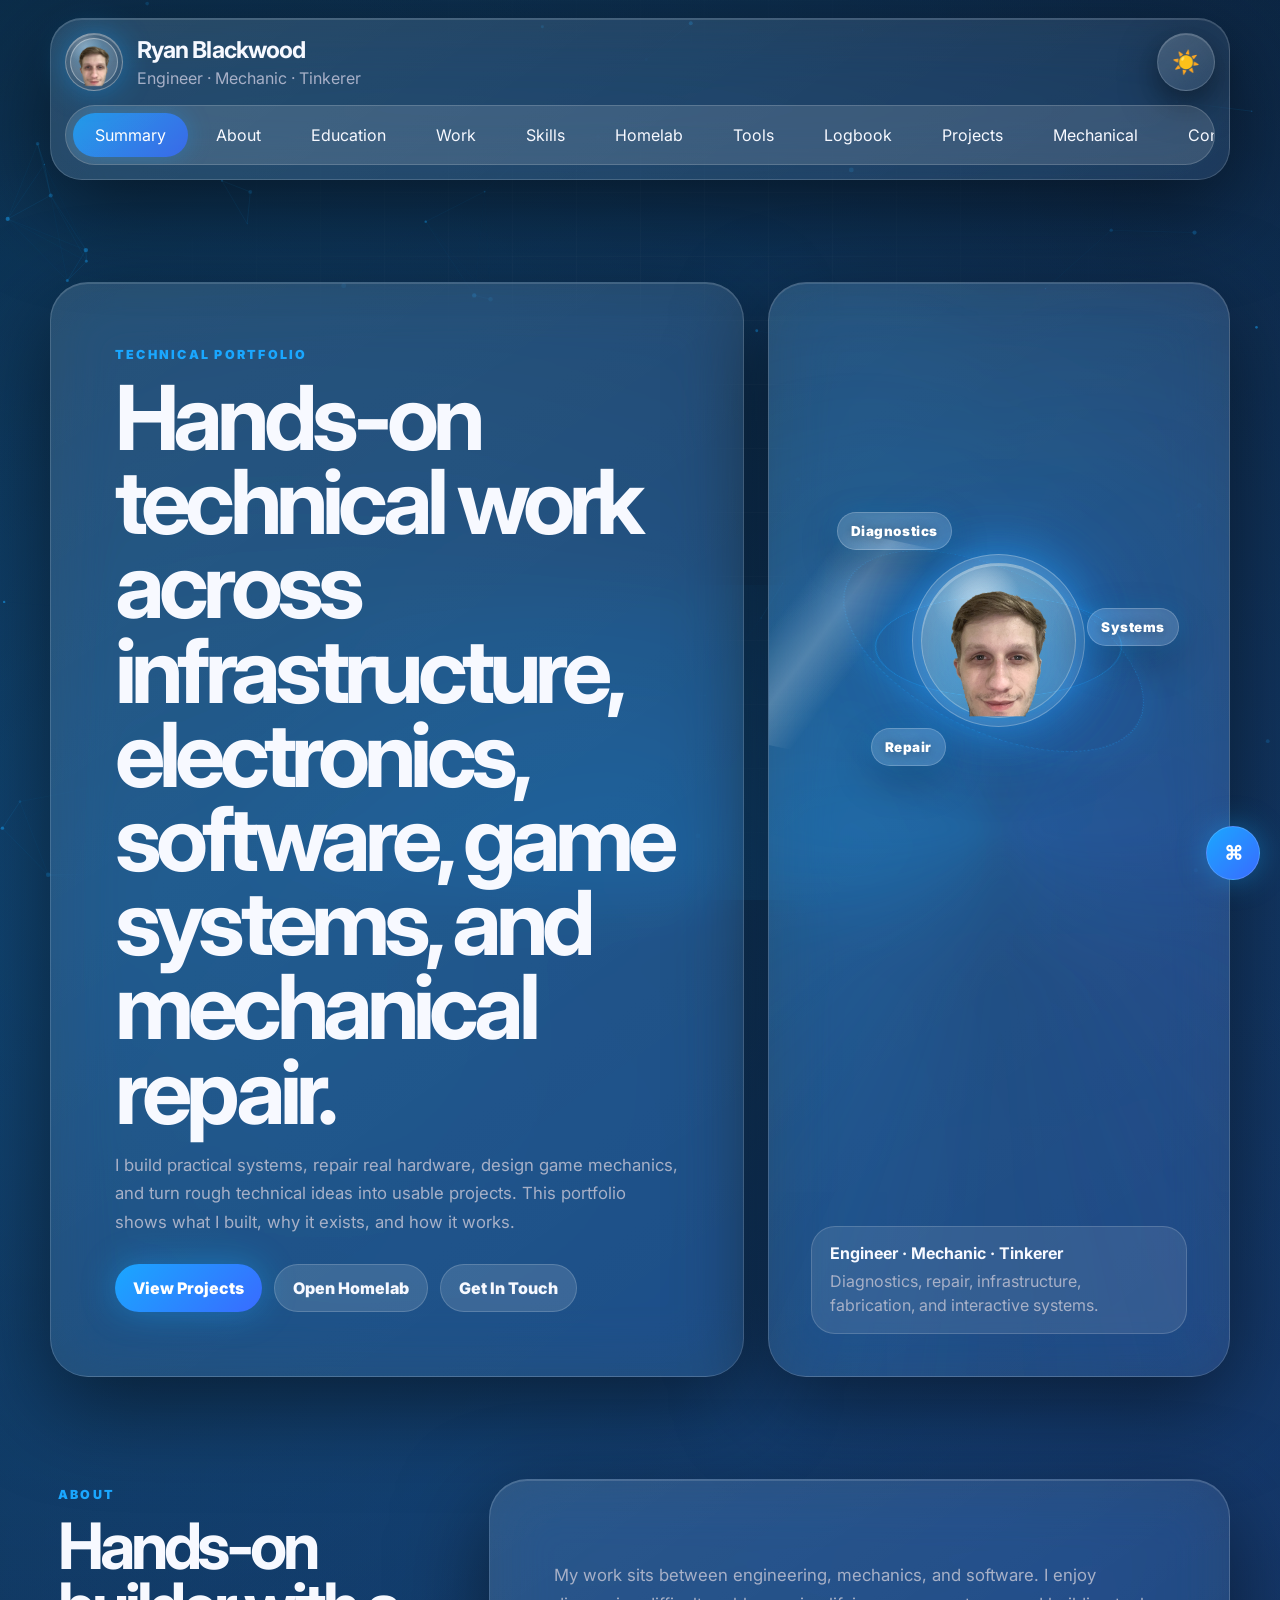
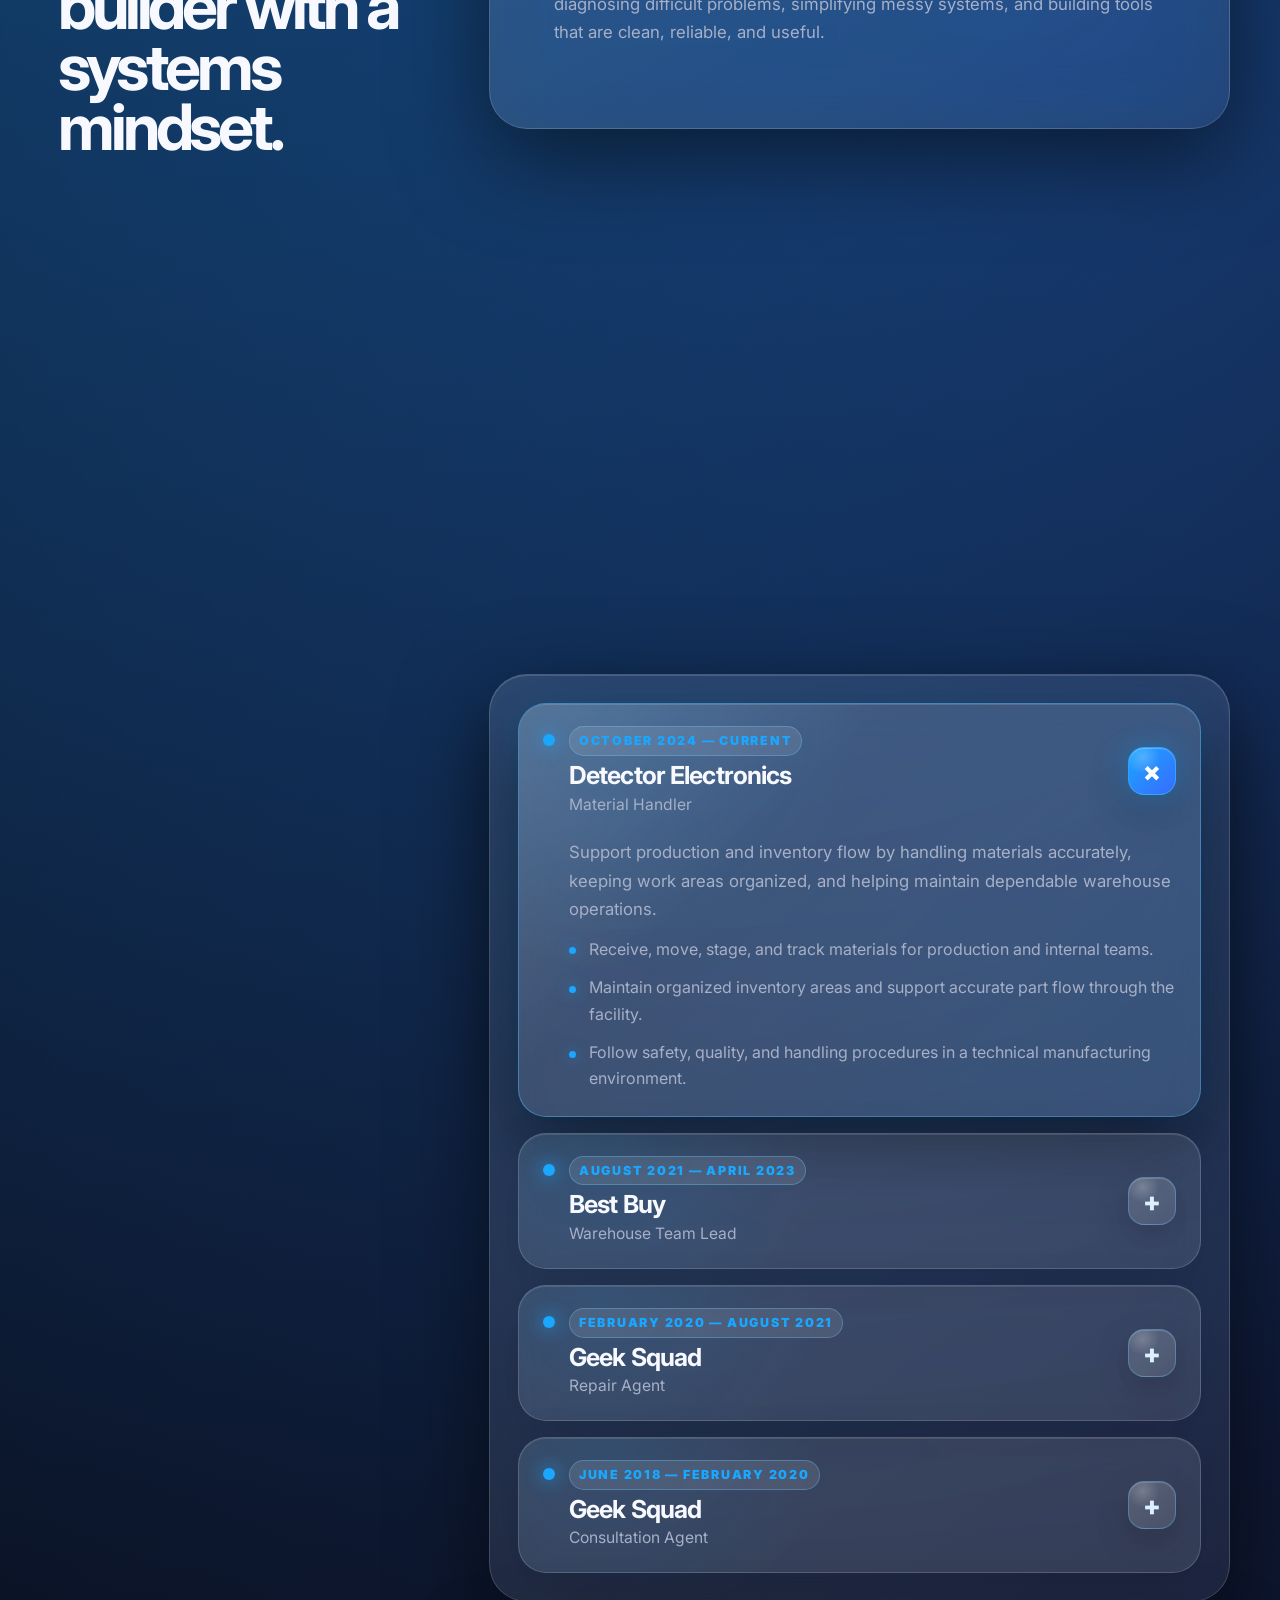
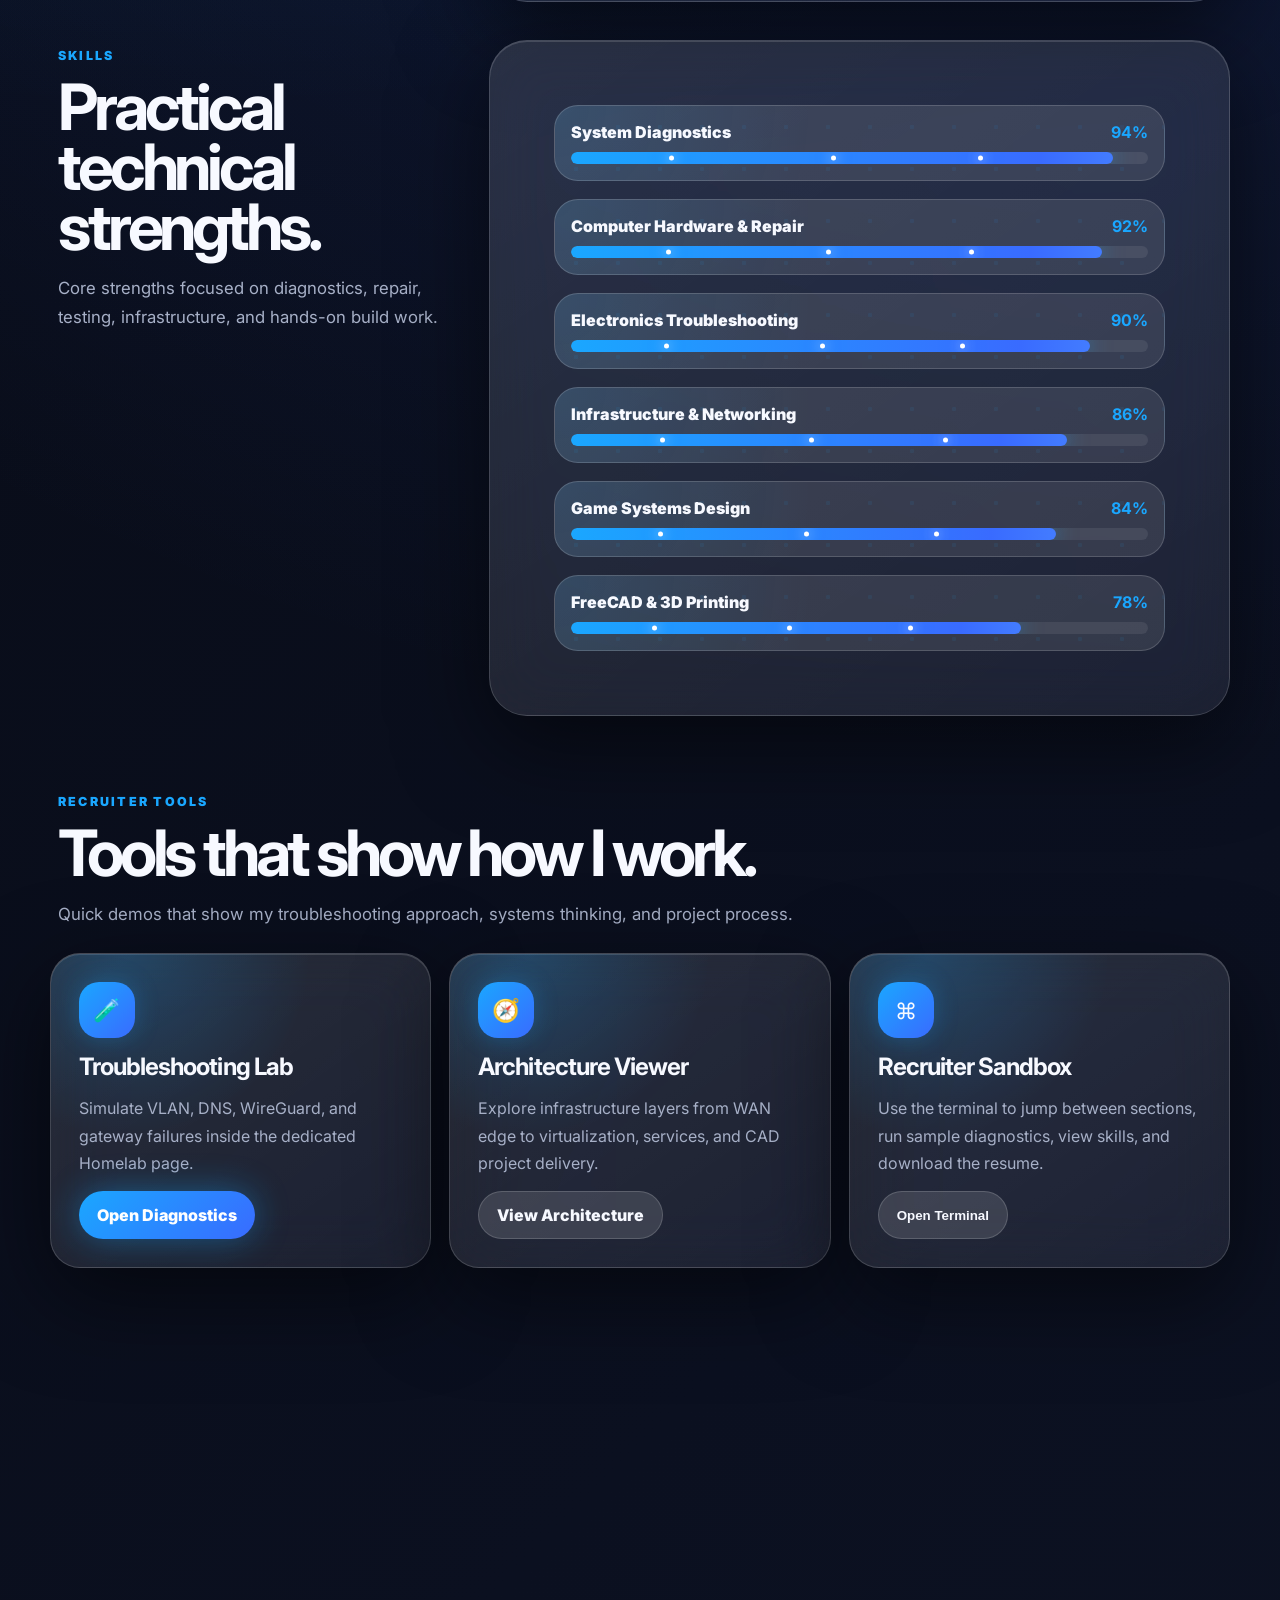
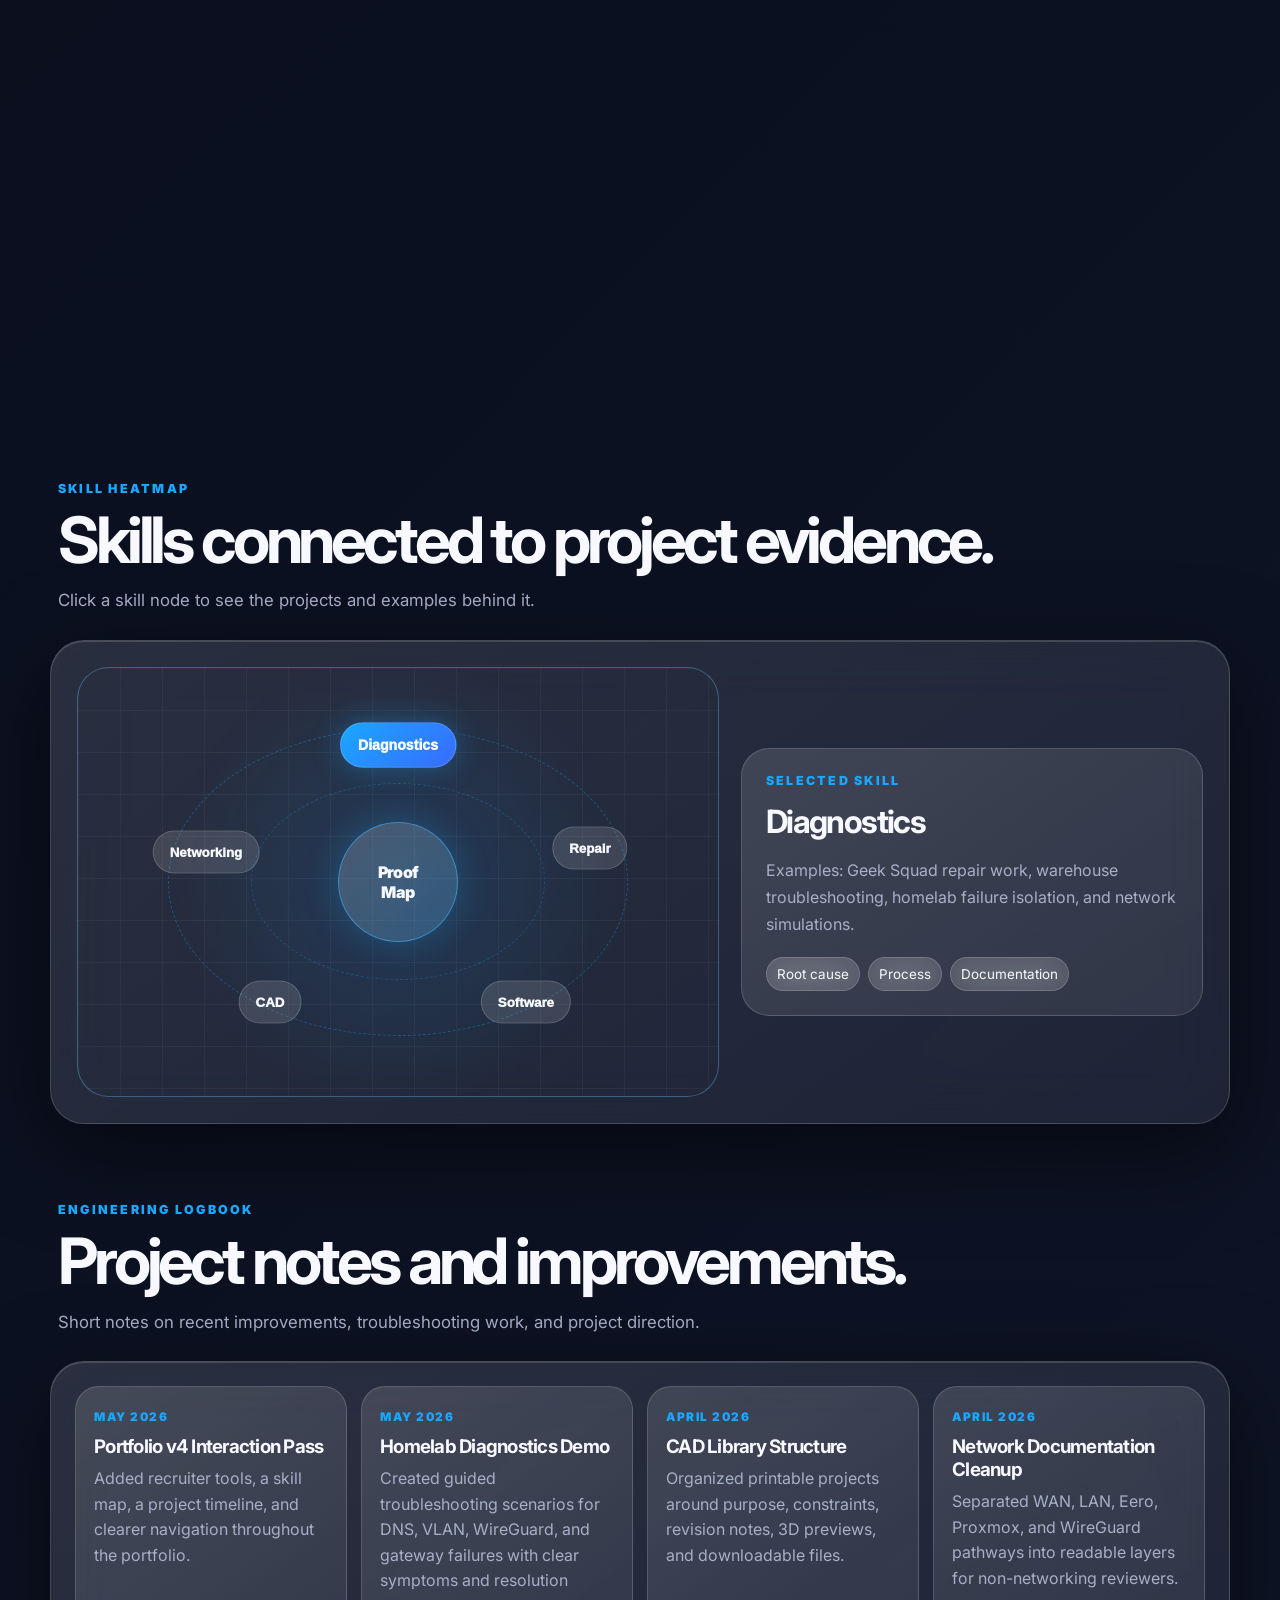
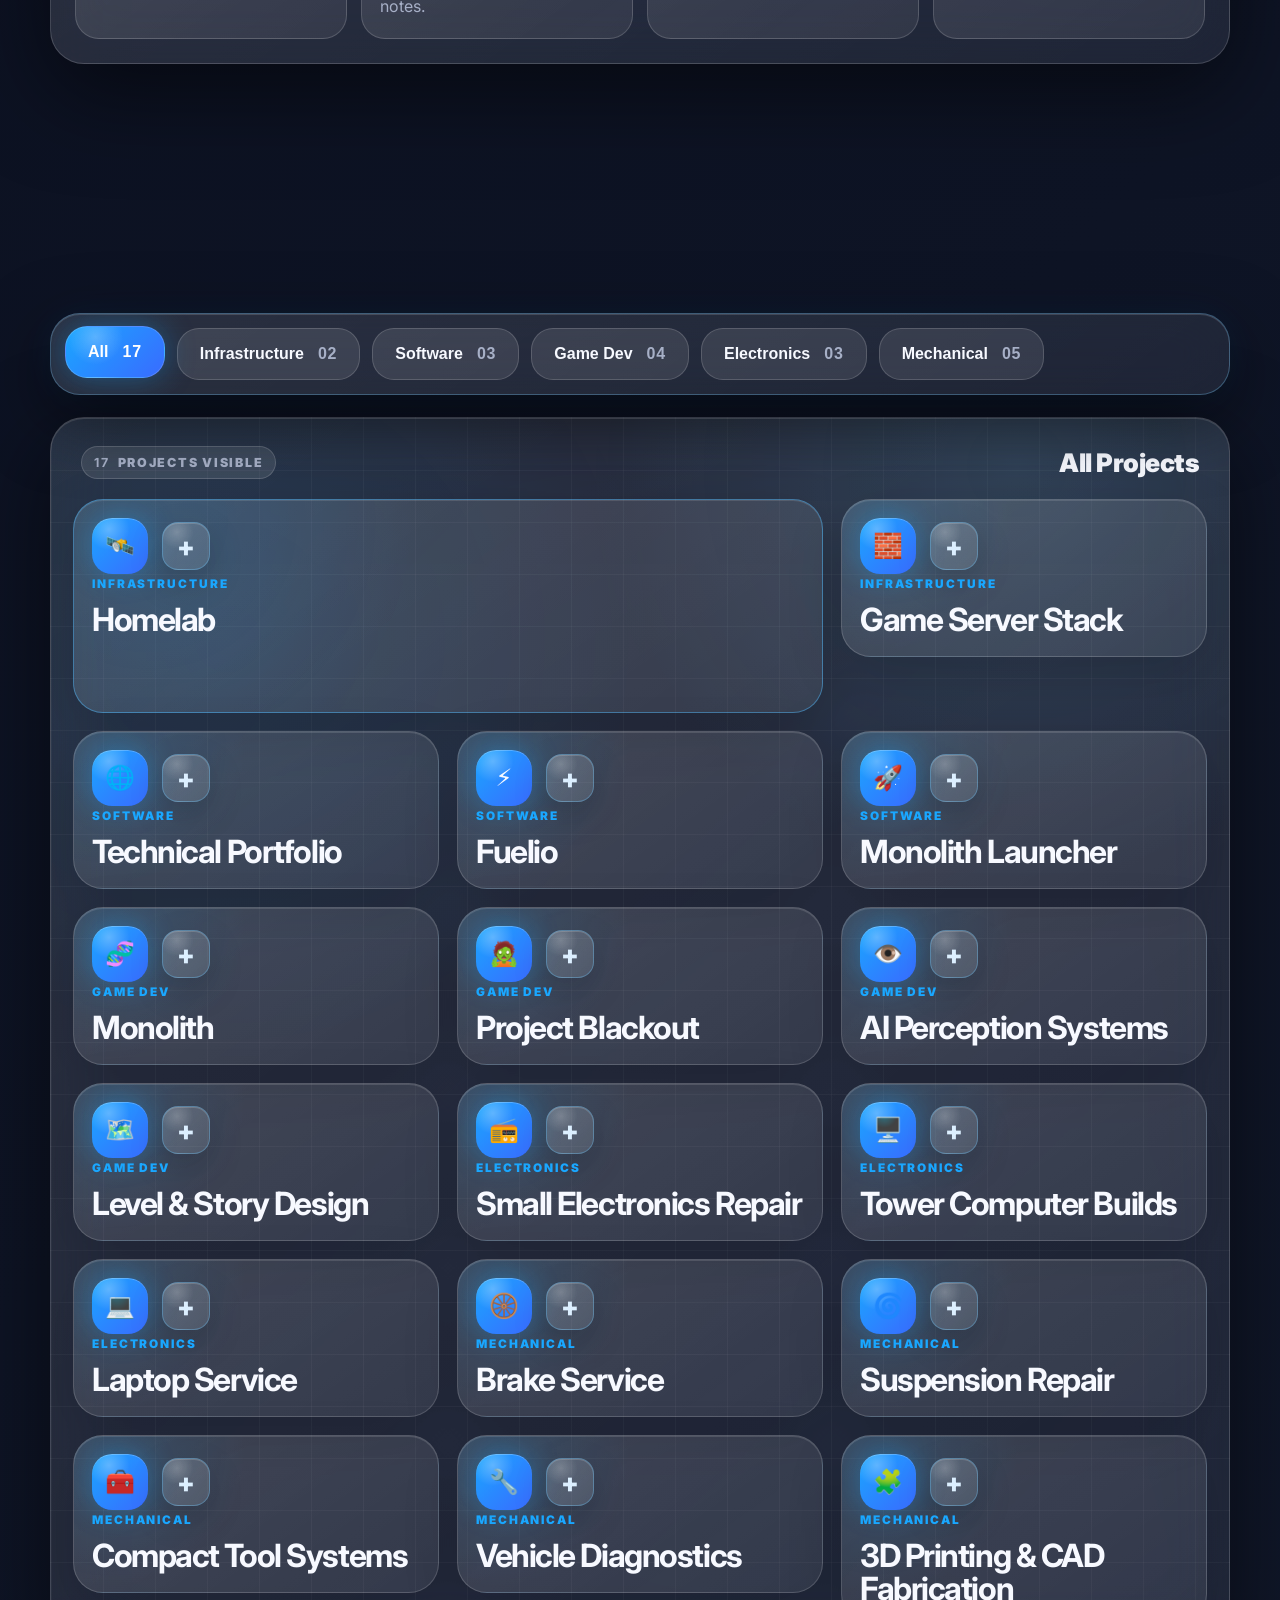
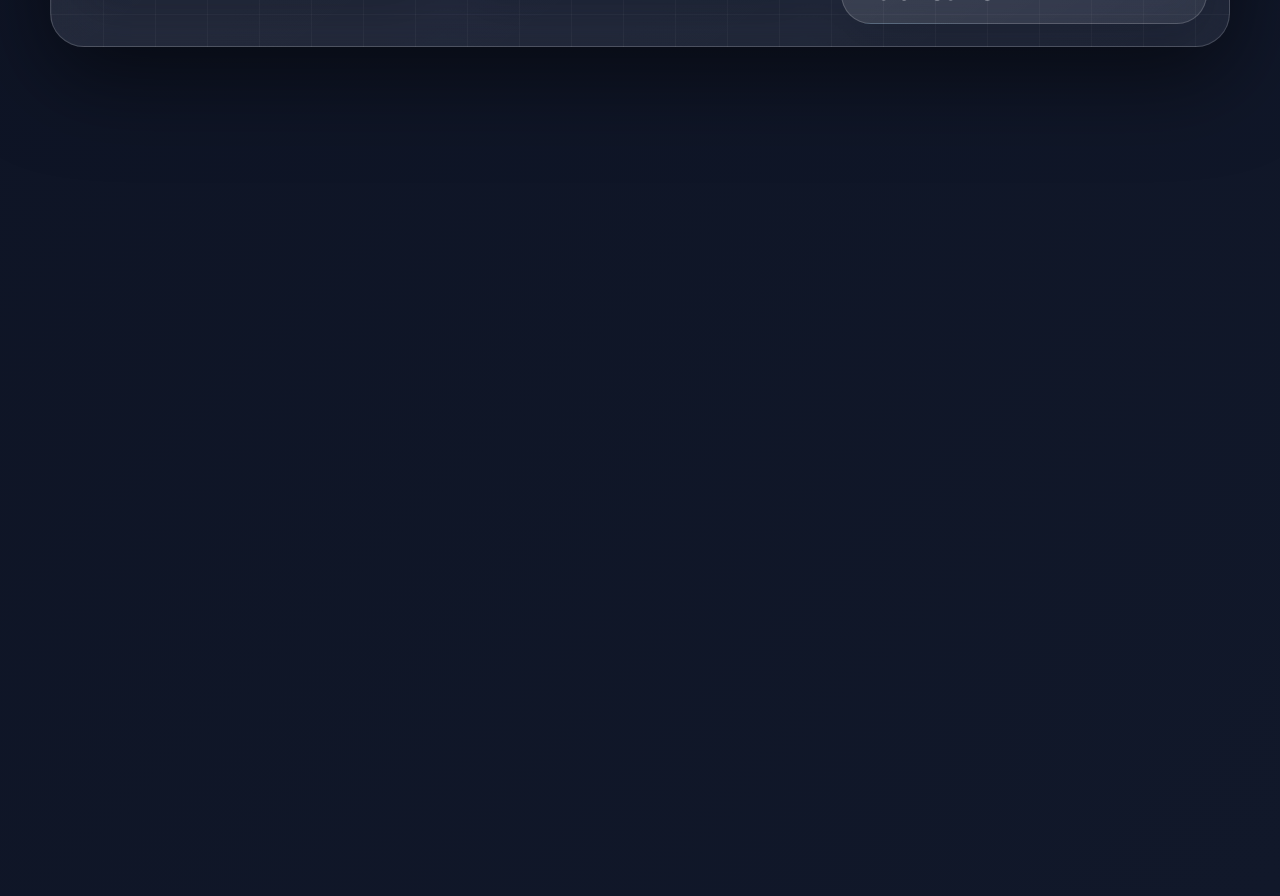
==== commit 22e27c50: "Update index.html" ====
--- a/index.html
+++ b/index.html
@@ -569,7 +569,7 @@
     <div id="terminalOutput" class="terminal-output">
       <p>&gt; Portfolio system online.</p>
       <p>&gt; Type help to view commands.</p>
-      <p>&gt; Type resume to download Ryan_Blackwood_Resume.pdf.</p>
+      <p>&gt; Type resume to download RyanBlackwood_Resume.pdf.</p>
       <p>&gt; Try: work, education, skills, tools, timeline, logbook, projects, homelab, contact.</p>
       <p>&gt; Try: theme purple or themes.</p>
     </div>
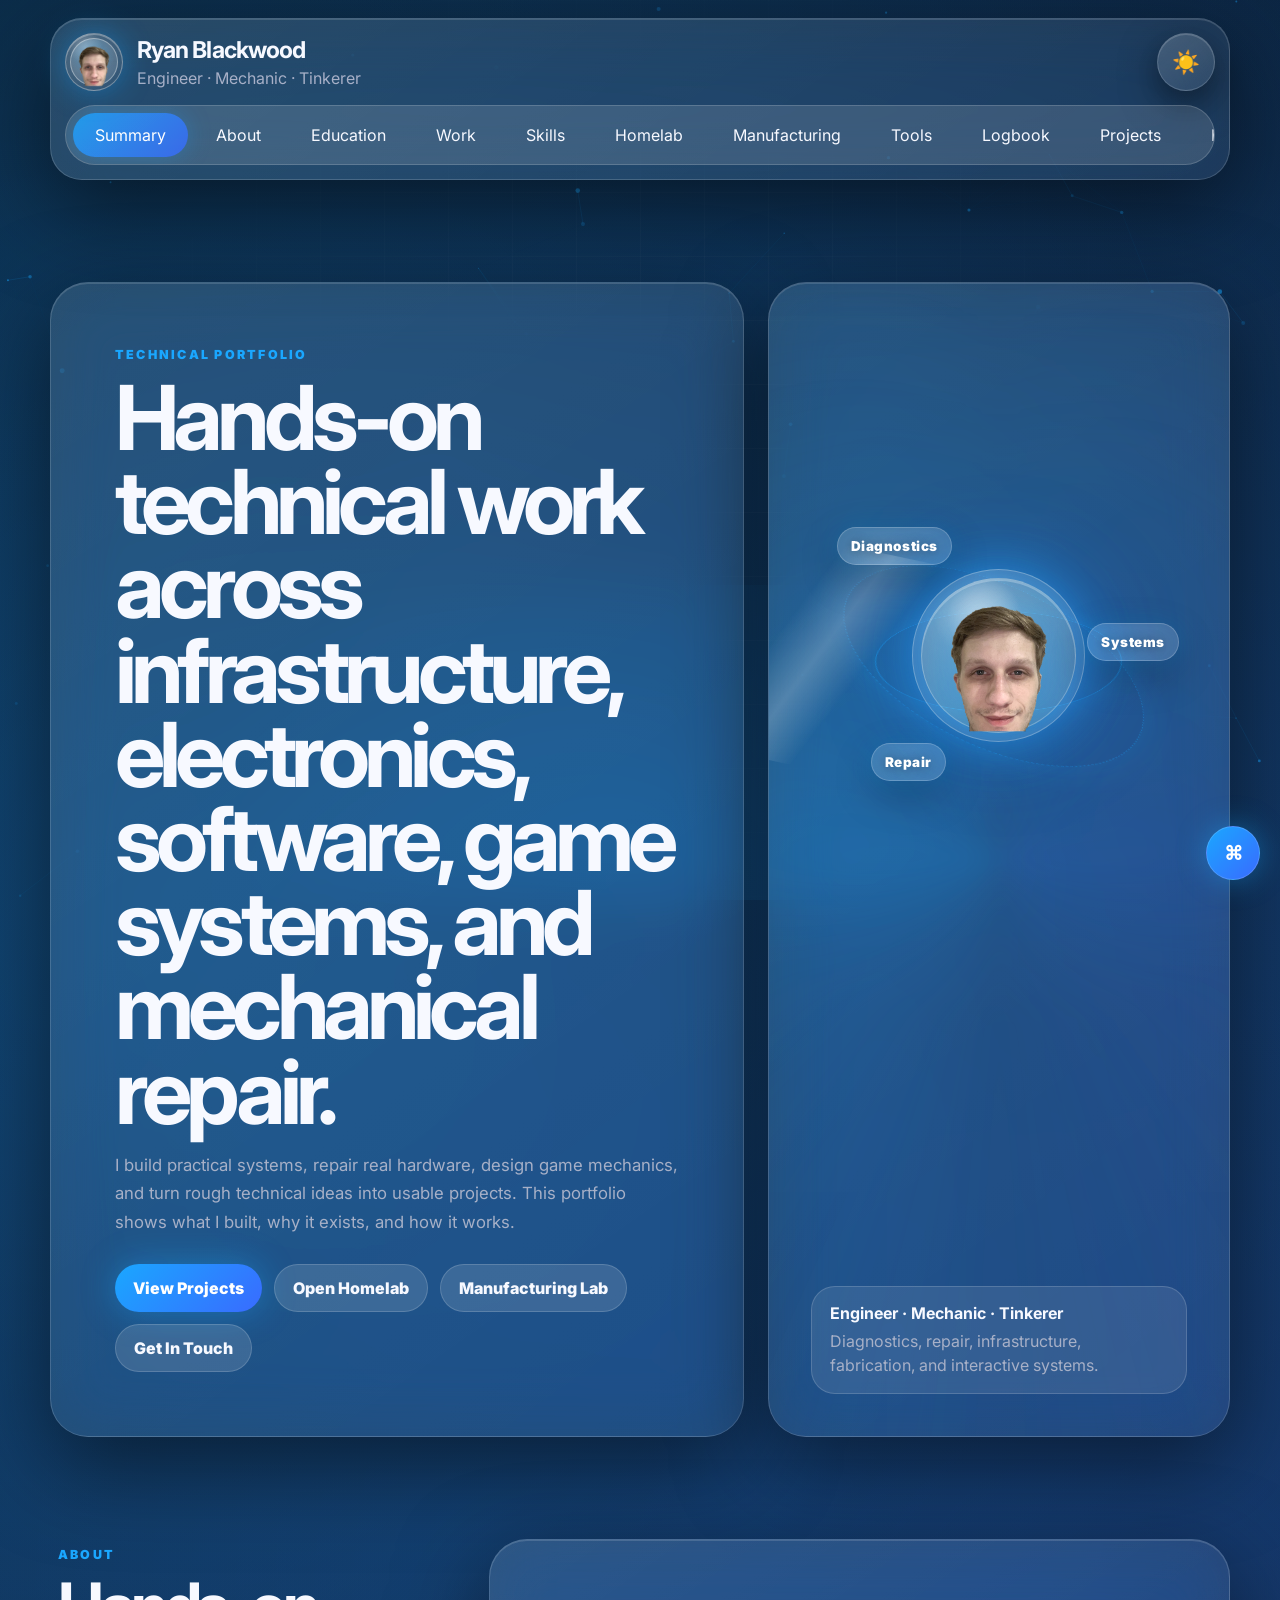
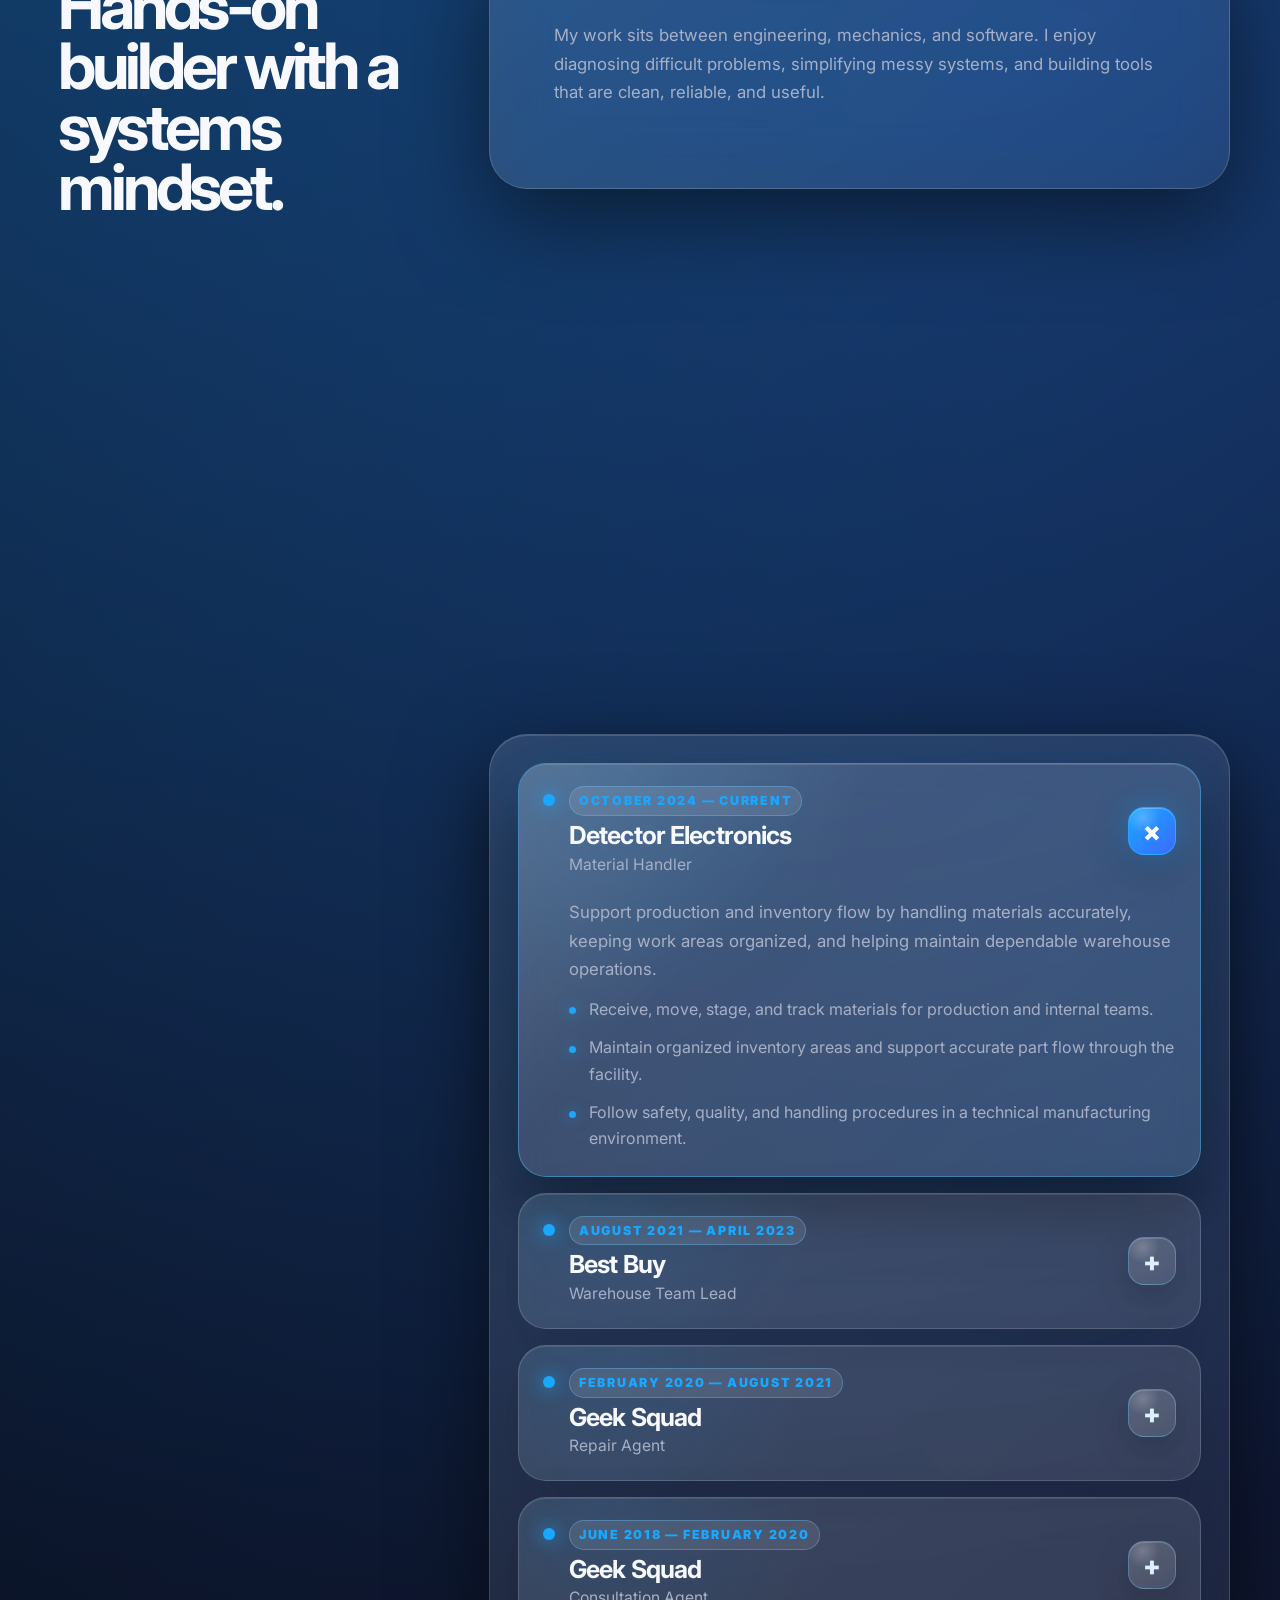
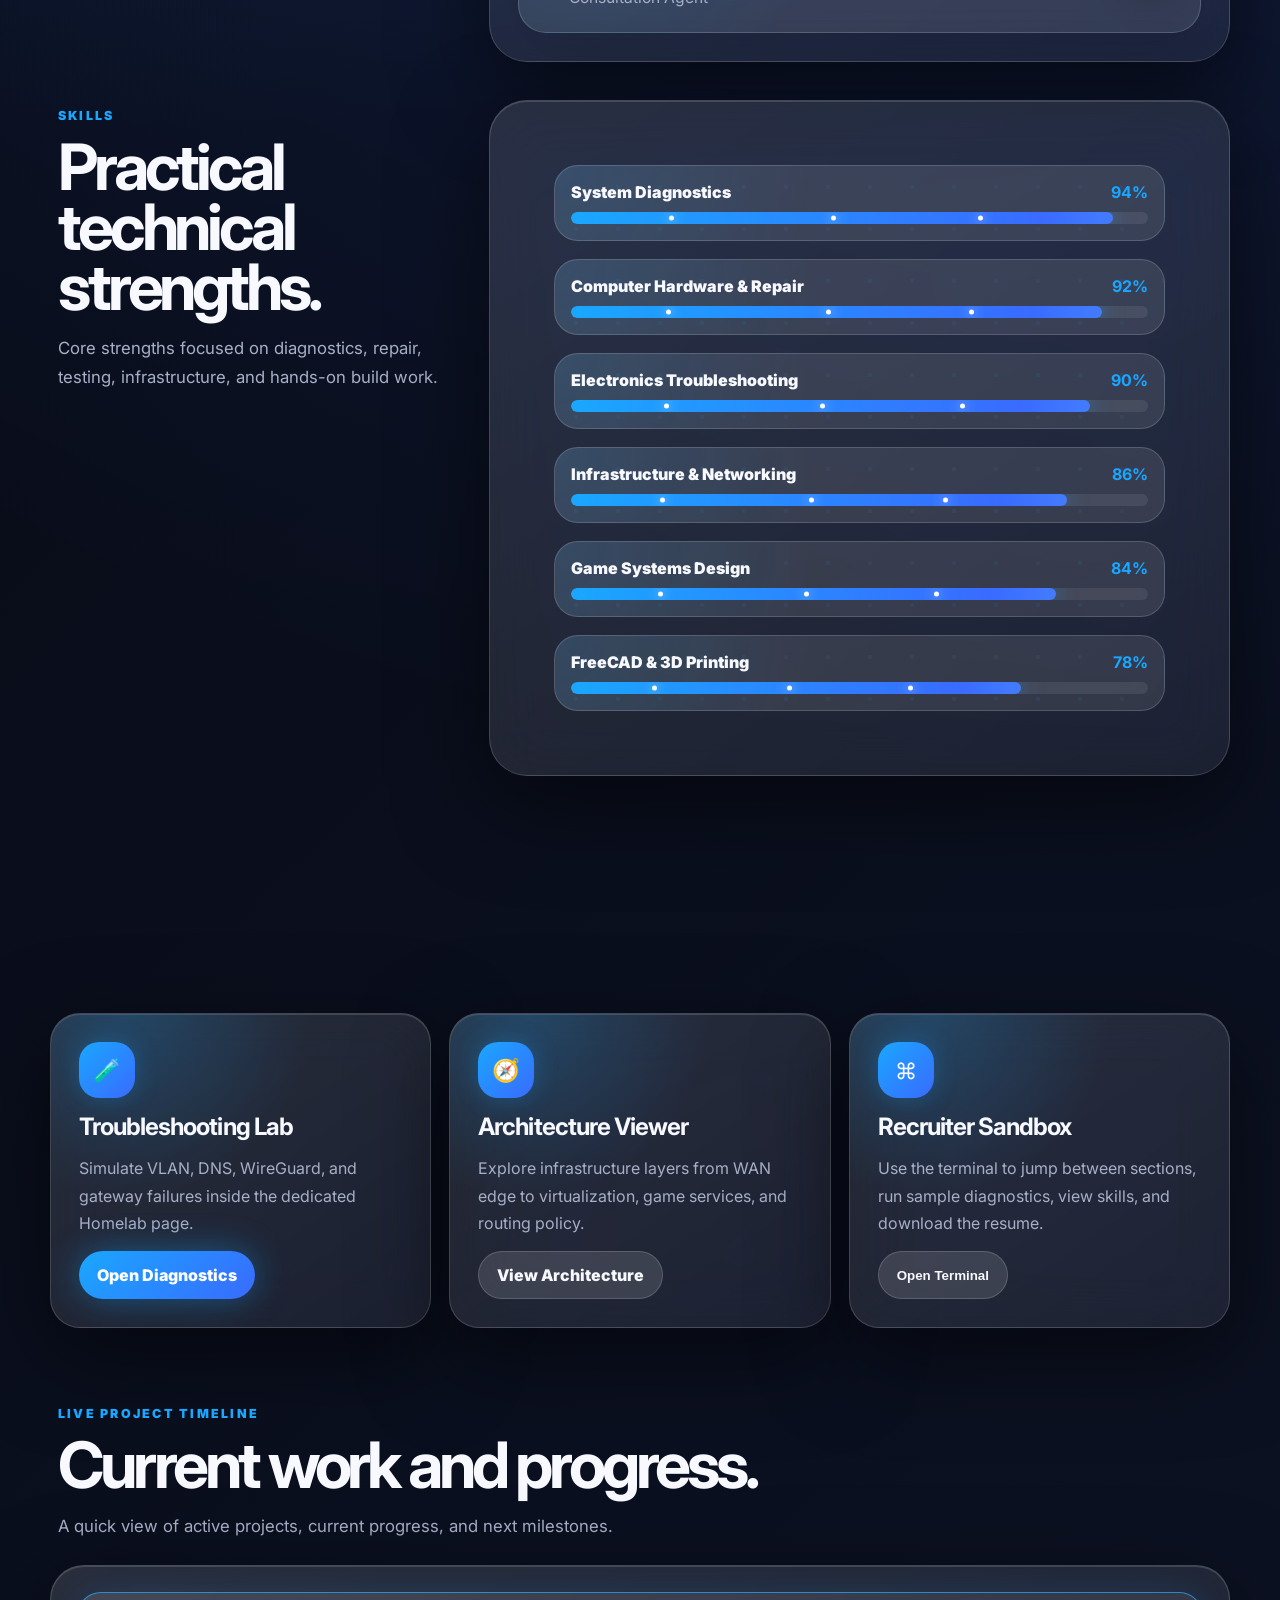
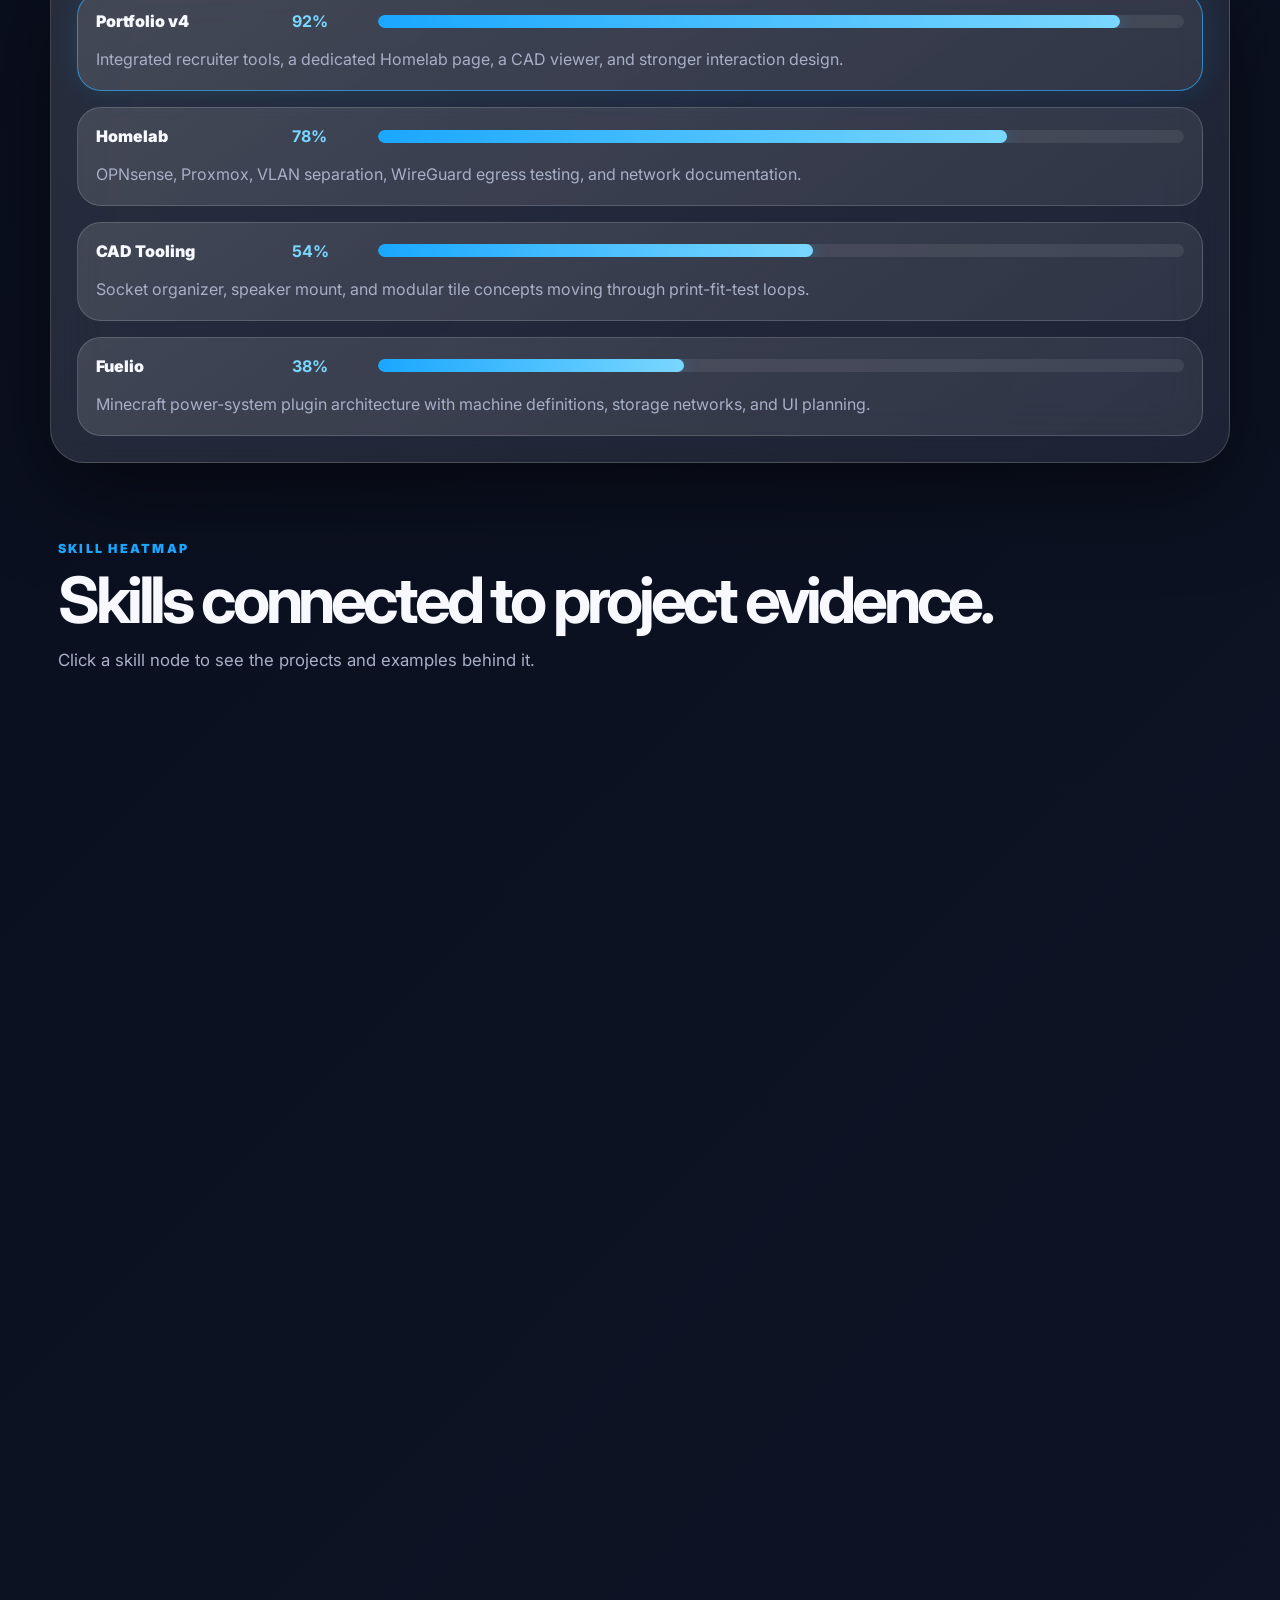
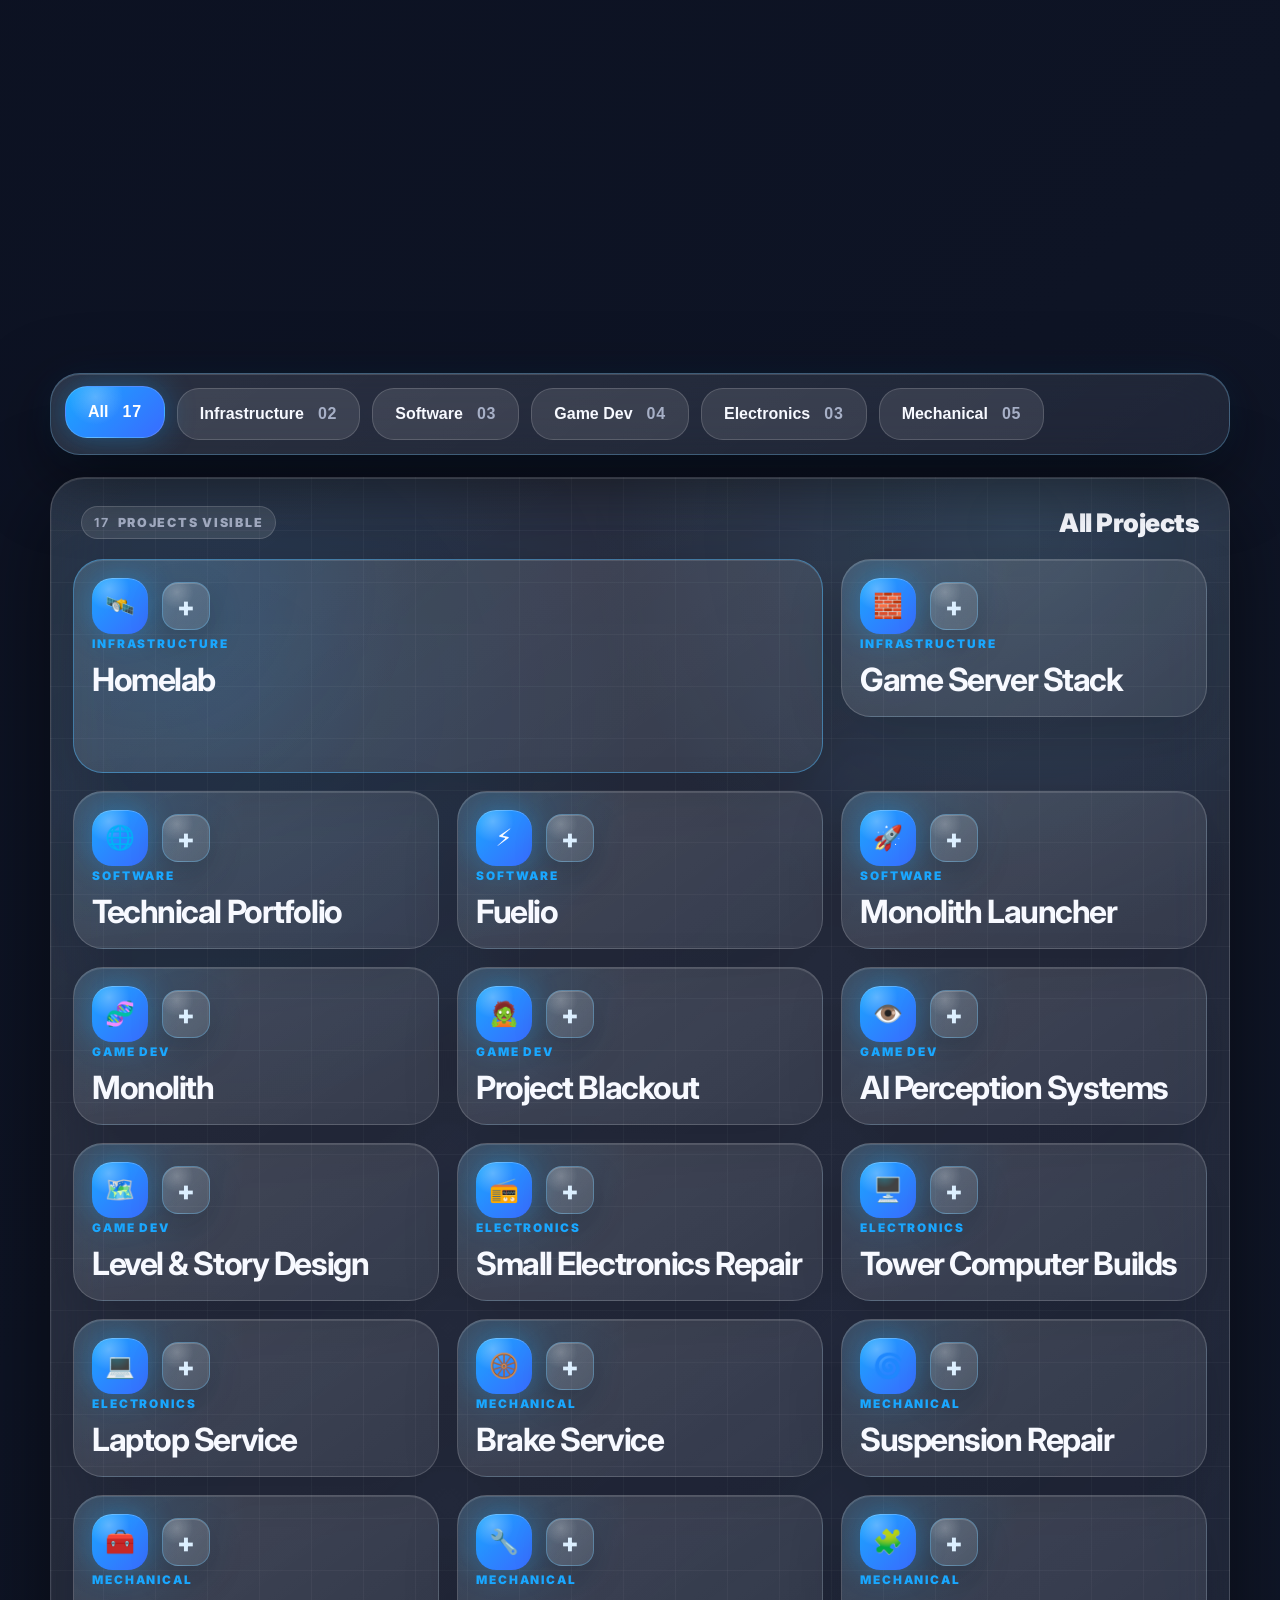
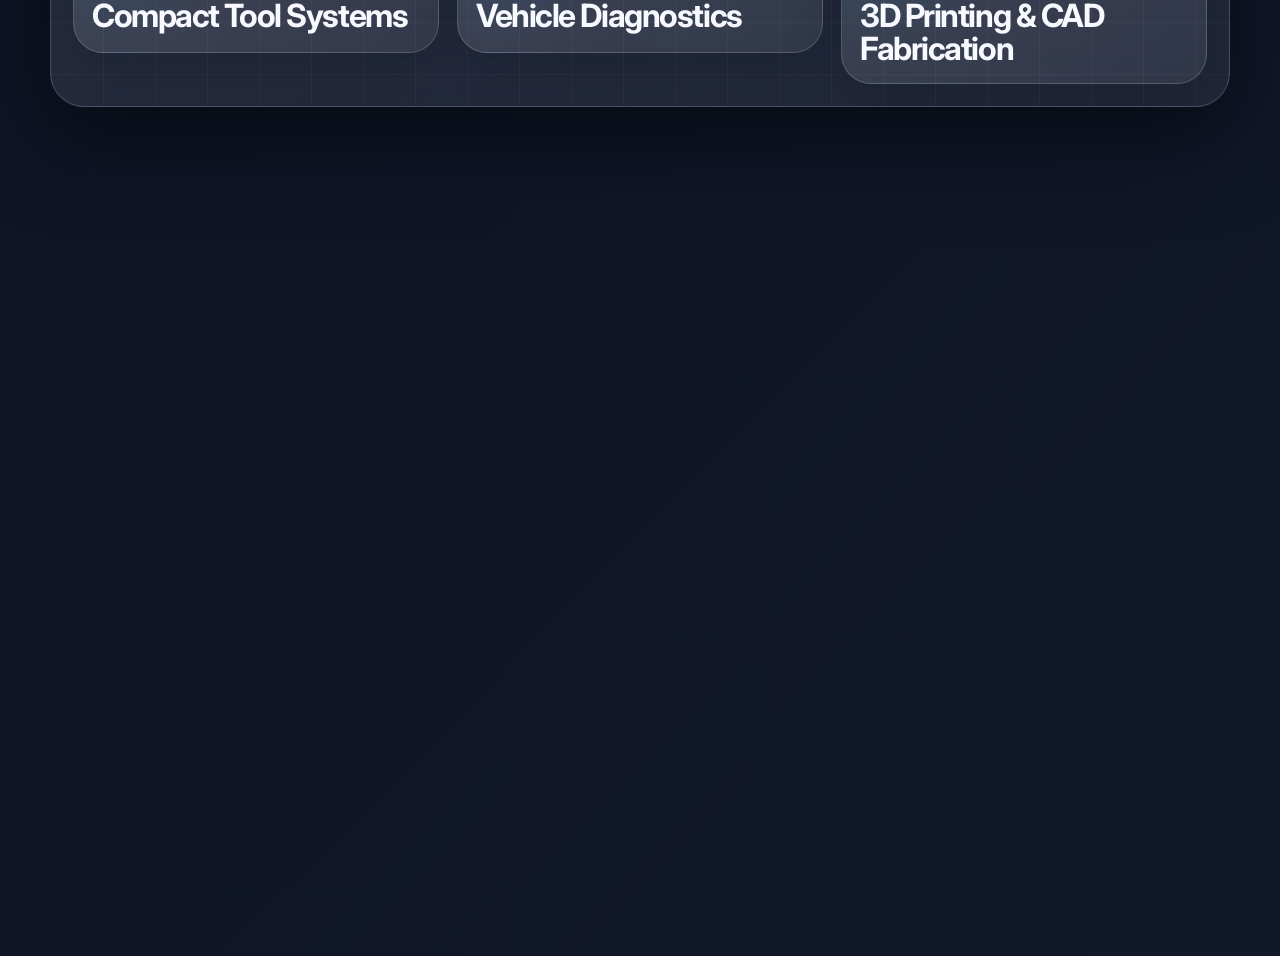
==== commit ca4feba7: "Add files via upload" ====
--- a/index.html
+++ b/index.html
@@ -35,6 +35,7 @@
         <a class="tab" href="#work">Work</a>
         <a class="tab" href="#skills">Skills</a>
         <a class="tab" href="homelab.html">Homelab</a>
+        <a class="tab" href="manufacturing.html">Manufacturing</a>
         <a class="tab" href="#tools">Tools</a>
         <a class="tab" href="#logbook">Logbook</a>
         <a class="tab" href="#projects">Projects</a>
@@ -55,6 +56,7 @@
         <div class="hero-actions">
           <a class="button button-primary" href="#projects">View Projects</a>
           <a class="button button-secondary" href="homelab.html">Open Homelab</a>
+          <a class="button button-secondary" href="manufacturing.html">Manufacturing Lab</a>
           <a class="button button-secondary" href="#contact">Get In Touch</a>
         </div>
       </div>
@@ -240,7 +242,7 @@
         <article class="glass-shell tool-card reveal-card">
           <div class="tool-icon">🧭</div>
           <h3>Architecture Viewer</h3>
-          <p>Explore infrastructure layers from WAN edge to virtualization, services, and CAD project delivery.</p>
+          <p>Explore infrastructure layers from WAN edge to virtualization, game services, and routing policy.</p>
           <a class="button button-secondary" href="homelab.html#architecture">View Architecture</a>
         </article>
         <article class="glass-shell tool-card reveal-card">
@@ -399,7 +401,7 @@
               </svg>
               <span class="network-caption">Network Topology</span>
             </div>
-            <p>A dedicated page for the interactive network simulator, VLAN/WireGuard topology, Proxmox notes, and downloadable CAD showcase.</p>
+            <p>A dedicated page for the interactive network simulator, VLAN/WireGuard topology, Proxmox notes, and game-server operations.</p>
             <div class="tag-row">
               <span>Proxmox</span><span>OPNsense</span><span>WireGuard</span><span>VLANs</span><a class="mini-link" href="homelab.html">Open Homelab →</a>
             </div>
--- a/styles.css
+++ b/styles.css
@@ -1084,3 +1084,21 @@
    v4.1 CAD Integration — manifest-driven external assets
 ========================================================= */
 .cad-workbench-section code{font-family:ui-monospace,SFMono-Regular,Menlo,monospace;color:var(--text);background:color-mix(in srgb,var(--panel-strong) 78%,transparent);border:1px solid var(--border);border-radius:8px;padding:.12rem .36rem}.cad-workbench{display:grid;grid-template-columns:minmax(0,1.25fr) minmax(330px,.75fr);gap:18px;padding:18px;border-radius:var(--radius-xl)}.cad-viewer-panel,.cad-info-panel{min-width:0}.cad-viewer-toolbar{display:flex;justify-content:space-between;align-items:flex-start;gap:16px;margin-bottom:14px}.cad-viewer-toolbar h3,.cad-details-card h3{margin:0;font-size:clamp(1.45rem,3vw,2.25rem);letter-spacing:-.045em}.cad-toggle-row{display:flex;gap:8px;flex-wrap:wrap;justify-content:flex-end}.cad-toggle-row .sim-pill:not(.is-active){opacity:.58;background:var(--panel);box-shadow:none}.cad-canvas-shell{position:relative;border:1px solid color-mix(in srgb,var(--glow) 30%,var(--border));border-radius:30px;overflow:hidden;background:radial-gradient(circle at 40% 20%,color-mix(in srgb,var(--glow) 16%,transparent),transparent 34%),linear-gradient(145deg,rgba(0,0,0,.24),rgba(255,255,255,.04));min-height:520px}.cad-canvas-shell .stl-viewer{display:block;width:100%;height:520px;cursor:grab}.cad-canvas-shell .stl-viewer:active{cursor:grabbing}.viewer-status{position:absolute;left:16px;top:16px;z-index:2;max-width:calc(100% - 32px);padding:10px 13px;border:1px solid var(--border);border-radius:999px;background:rgba(0,0,0,.42);backdrop-filter:blur(18px);color:#fff;font-weight:800;font-size:.86rem;box-shadow:0 14px 38px rgba(0,0,0,.22)}.viewer-status[data-tone="warn"]{border-color:rgba(250,204,21,.45);color:#fde68a}.viewer-controls--spread{display:flex;justify-content:space-between;align-items:center;gap:12px;margin-top:14px;flex-wrap:wrap}.cad-downloads{display:flex;gap:8px;flex-wrap:wrap;justify-content:flex-end}.cad-download-empty{color:var(--muted);font-weight:800}.cad-info-panel{display:grid;gap:14px;align-content:start}.cad-details-card{border:1px solid var(--border);border-radius:30px;background:linear-gradient(145deg,var(--panel-strong),var(--panel));padding:22px;box-shadow:inset 0 1px 0 rgba(255,255,255,.12)}.cad-details-card>p:not(.eyebrow){color:var(--muted);line-height:1.7}.cad-meta-grid{display:grid;grid-template-columns:repeat(3,minmax(0,1fr));gap:10px;margin:18px 0}.cad-meta-grid div{border:1px solid var(--border);border-radius:18px;padding:12px;background:color-mix(in srgb,var(--panel-strong) 72%,transparent)}.cad-meta-grid dt{color:var(--muted);font-size:.73rem;text-transform:uppercase;letter-spacing:.12em;font-weight:950;margin-bottom:6px}.cad-meta-grid dd{margin:0;color:var(--text);font-weight:850;line-height:1.35}.cad-notes{display:grid;gap:8px;margin-top:14px}.cad-notes p{margin:0;color:var(--muted);line-height:1.55}.cad-library-toolbar{display:flex;gap:8px;overflow:auto;padding:8px 0;scrollbar-width:none}.cad-library-toolbar::-webkit-scrollbar{display:none}.cad-library-toolbar .filter-pill{padding:11px 14px;border-radius:999px;font-size:.88rem}.cad-library--integrated{display:grid;gap:10px;max-height:560px;overflow:auto;padding-right:4px}.cad-library--integrated .cad-card{display:grid;grid-template-columns:auto 1fr;gap:4px 12px;align-items:center;border:1px solid var(--border);border-radius:22px;background:linear-gradient(145deg,var(--panel-strong),var(--panel));padding:14px;text-align:left;cursor:pointer;transition:transform .22s ease,border-color .22s ease,background .22s ease,box-shadow .22s ease}.cad-library--integrated .cad-card:hover,.cad-library--integrated .cad-card.is-active{transform:translateY(-2px);border-color:color-mix(in srgb,var(--glow) 44%,var(--border));box-shadow:0 16px 44px color-mix(in srgb,var(--glow) 12%,transparent)}.cad-library--integrated .cad-card.hidden{display:none}.cad-library--integrated .cad-card span{grid-row:span 2;width:42px;height:42px;display:grid;place-items:center;border-radius:15px;background:linear-gradient(135deg,var(--glow),var(--glow-2));color:white;font-weight:950}.cad-library--integrated .cad-card h3{margin:0;font-size:1rem;letter-spacing:-.025em}.cad-library--integrated .cad-card p{grid-column:2;margin:0;color:var(--muted);font-size:.88rem;line-height:1.35}.cad-setup-note{margin-top:18px;padding:24px;border-radius:30px}.cad-setup-note h3{margin:0 0 8px;font-size:1.35rem}.cad-setup-note p{color:var(--muted);line-height:1.65}.cad-setup-note pre{overflow:auto;border:1px solid var(--border);border-radius:18px;background:rgba(0,0,0,.22);padding:14px;color:var(--text)}@media(max-width:1000px){.cad-workbench{grid-template-columns:1fr}.cad-canvas-shell,.cad-canvas-shell .stl-viewer{min-height:430px;height:430px}.cad-meta-grid{grid-template-columns:1fr 1fr 1fr}}@media(max-width:640px){.cad-workbench{padding:12px;border-radius:30px}.cad-viewer-toolbar{display:grid}.cad-toggle-row{justify-content:flex-start}.cad-canvas-shell,.cad-canvas-shell .stl-viewer{min-height:340px;height:340px}.cad-meta-grid{grid-template-columns:1fr}.viewer-controls--spread,.cad-downloads{justify-content:flex-start}.viewer-status{position:static;margin:10px;border-radius:16px}.cad-canvas-shell{display:flex;flex-direction:column}.cad-canvas-shell .stl-viewer{order:2}}
+
+
+/* =========================================================
+   v4.2 — Simulated Proxmox / OPNsense dashboard
+========================================================= */
+.dashboard-section{margin-top:70px}.lab-dashboard{border-radius:34px;padding:clamp(16px,3vw,28px);position:relative;overflow:hidden}.lab-dashboard:before{content:"";position:absolute;inset:0;pointer-events:none;background:radial-gradient(circle at 8% 0,color-mix(in srgb,var(--glow) 20%,transparent),transparent 32%),radial-gradient(circle at 92% 18%,color-mix(in srgb,var(--glow-2) 18%,transparent),transparent 36%),linear-gradient(135deg,rgba(255,255,255,.04),transparent)}.lab-dashboard>*{position:relative;z-index:1}.dash-topbar{display:flex;justify-content:space-between;align-items:flex-start;gap:18px;margin-bottom:18px}.dash-topbar h3{margin:0;font-size:clamp(1.8rem,4vw,3.1rem);letter-spacing:-.06em}.dash-status-cluster{display:flex;align-items:center;gap:10px;flex-wrap:wrap;justify-content:flex-end;color:var(--muted);font-weight:850}.dash-live-dot{width:11px;height:11px;border-radius:50%;background:#73f5ad;box-shadow:0 0 0 6px rgba(115,245,173,.11),0 0 26px rgba(115,245,173,.7);animation:dashPulse 1.8s ease-in-out infinite}.dash-badge{border:1px solid var(--border);border-radius:999px;padding:8px 11px;background:var(--panel-strong);font-size:.8rem;text-transform:uppercase;letter-spacing:.12em;font-weight:950}.dash-badge--good{border-color:rgba(115,245,173,.35);color:#b7ffd4}.dash-tabs{display:flex;gap:10px;flex-wrap:wrap;margin-bottom:18px}.dash-tab{border:1px solid var(--border);border-radius:999px;padding:11px 15px;background:var(--panel-strong);color:var(--text);font-weight:950;cursor:pointer;transition:transform .2s ease,background .2s ease,box-shadow .2s ease}.dash-tab:hover,.dash-tab.is-active{transform:translateY(-2px);background:linear-gradient(135deg,var(--glow),var(--glow-2));color:#fff;box-shadow:0 0 24px color-mix(in srgb,var(--glow) 24%,transparent)}.dash-grid{display:grid;grid-template-columns:repeat(3,minmax(0,1fr));gap:14px}.dash-panel{border:1px solid var(--border);border-radius:28px;background:linear-gradient(145deg,var(--panel-strong),var(--panel));padding:18px;box-shadow:inset 0 1px 0 rgba(255,255,255,.1);min-width:0}.dash-panel.is-hidden{display:none}.dash-panel--wide{grid-column:span 2}.dash-panel-head{display:flex;align-items:center;gap:12px;margin-bottom:15px}.dash-panel-head>span{width:44px;height:44px;display:grid;place-items:center;border-radius:16px;background:linear-gradient(135deg,var(--glow),var(--glow-2));color:#fff;font-weight:950;box-shadow:0 12px 28px color-mix(in srgb,var(--glow) 18%,transparent)}.dash-panel h4{margin:0;font-size:1.22rem;letter-spacing:-.035em}.metric-grid{display:grid;grid-template-columns:repeat(4,minmax(0,1fr));gap:10px}.metric-grid article{border:1px solid var(--border);border-radius:20px;padding:13px;background:color-mix(in srgb,var(--panel-strong) 70%,transparent)}.metric-grid small,.gauge-card small{display:block;color:var(--muted);font-size:.74rem;text-transform:uppercase;letter-spacing:.11em;font-weight:950}.metric-grid strong{display:block;margin:6px 0 10px;font-size:1.55rem;letter-spacing:-.05em}.meter{height:9px;border-radius:999px;background:rgba(255,255,255,.1);overflow:hidden}.meter i{display:block;height:100%;width:35%;border-radius:inherit;background:linear-gradient(90deg,var(--glow),var(--glow-2));box-shadow:0 0 16px color-mix(in srgb,var(--glow) 35%,transparent);transition:width .55s ease}.mini-spark{height:9px;border-radius:999px;background:linear-gradient(90deg,rgba(255,255,255,.12),var(--glow),var(--glow-2),rgba(255,255,255,.12));background-size:180% 100%;animation:dashSweep 2.5s linear infinite}.gauge-card{display:grid;gap:15px;align-items:center;justify-items:center;text-align:center}.gauge-card p{margin:0;color:var(--muted);line-height:1.6}.gauge-card b{color:var(--text)}.ring{width:148px;height:148px;border-radius:50%;display:grid;place-items:center;background:conic-gradient(var(--glow) var(--ring,95%),rgba(255,255,255,.1) 0);position:relative;box-shadow:0 0 34px color-mix(in srgb,var(--glow) 13%,transparent)}.ring:before{content:"";position:absolute;inset:12px;border-radius:inherit;background:linear-gradient(145deg,var(--panel-strong),var(--panel));border:1px solid var(--border)}.ring strong,.ring small{position:relative;z-index:1}.ring strong{font-size:2.2rem;letter-spacing:-.07em}.ring small{margin-top:48px;position:absolute}.vlan-list,.event-feed,.dash-console{display:grid;gap:9px}.vlan-row,.event-row,.console-line{border:1px solid var(--border);border-radius:16px;background:color-mix(in srgb,var(--panel-strong) 70%,transparent);padding:11px 12px}.vlan-row{display:grid;grid-template-columns:auto 1fr auto;gap:10px;align-items:center}.vlan-row span:first-child{width:10px;height:10px;border-radius:50%;background:#73f5ad;box-shadow:0 0 15px rgba(115,245,173,.5)}.vlan-row strong{display:block}.vlan-row small,.event-row small,.console-line small{color:var(--muted);font-weight:800}.vlan-row code{font-size:.78rem}.vm-table{display:grid;gap:8px}.vm-row{display:grid;grid-template-columns:74px minmax(0,1.1fr) .8fr .8fr .7fr;gap:10px;align-items:center;border:1px solid var(--border);border-radius:16px;padding:11px 12px;background:color-mix(in srgb,var(--panel-strong) 68%,transparent)}.vm-row.vm-head{color:var(--muted);font-size:.74rem;text-transform:uppercase;letter-spacing:.11em;font-weight:950;background:transparent}.vm-state{display:inline-flex;align-items:center;gap:6px;font-weight:950}.vm-state:before{content:"";width:8px;height:8px;border-radius:50%;background:#73f5ad;box-shadow:0 0 12px rgba(115,245,173,.55)}.event-row{display:grid;gap:4px}.event-row strong{font-size:.94rem}.event-row[data-severity="block"]{border-color:rgba(255,138,138,.32)}.event-row[data-severity="pass"]{border-color:rgba(115,245,173,.28)}.dash-console{max-height:260px;overflow:auto;font-family:ui-monospace,SFMono-Regular,Menlo,Consolas,monospace}.console-line{color:#d8f7ff;font-size:.88rem}.console-line:before{content:"> ";color:var(--glow-3);font-weight:950}.dashboard-note{margin:16px 0 0;color:var(--muted);line-height:1.65;font-weight:800}.dashboard-note:before{content:"ⓘ ";color:var(--glow)}@keyframes dashPulse{50%{transform:scale(.72);opacity:.7}}@keyframes dashSweep{to{background-position:-180% 0}}@media(max-width:1100px){.dash-grid{grid-template-columns:repeat(2,minmax(0,1fr))}.dash-panel--wide{grid-column:span 2}.metric-grid{grid-template-columns:repeat(2,minmax(0,1fr))}}@media(max-width:720px){.dash-topbar{display:grid}.dash-status-cluster{justify-content:flex-start}.dash-grid{grid-template-columns:1fr}.dash-panel--wide{grid-column:span 1}.metric-grid{grid-template-columns:1fr}.vm-row{grid-template-columns:1fr 1fr}.vm-row.vm-head{display:none}.vm-row span:nth-child(2){font-weight:950}.ring{width:132px;height:132px}.lab-dashboard{border-radius:28px;padding:12px}}
+
+
+/* v5.1 — game server dashboard tabs */
+.game-hero-panel{background:linear-gradient(145deg,color-mix(in srgb,var(--panel-strong) 84%,transparent),color-mix(in srgb,var(--panel) 92%,transparent))}
+.game-server-grid{display:grid;grid-template-columns:repeat(2,minmax(0,1fr));gap:12px}
+.game-server-card{border:1px solid var(--border);border-radius:22px;padding:15px;background:color-mix(in srgb,var(--panel-strong) 72%,transparent);position:relative;overflow:hidden}
+.game-server-card:before{content:"";position:absolute;inset:auto -20% -45% 30%;height:95px;background:radial-gradient(circle,color-mix(in srgb,var(--glow) 26%,transparent),transparent 68%);pointer-events:none}
+.game-server-card>*{position:relative;z-index:1}.game-server-card header{display:flex;justify-content:space-between;gap:10px;align-items:flex-start;margin-bottom:12px}.game-server-card h5{margin:0;font-size:1.08rem;letter-spacing:-.035em}.game-server-card p{margin:4px 0 0;color:var(--muted);font-weight:800;line-height:1.45}.game-server-status{display:inline-flex;align-items:center;gap:7px;border:1px solid rgba(115,245,173,.28);border-radius:999px;padding:6px 9px;color:#b7ffd4;background:rgba(115,245,173,.08);font-size:.72rem;text-transform:uppercase;letter-spacing:.1em;font-weight:950;white-space:nowrap}.game-server-status:before{content:"";width:8px;height:8px;border-radius:50%;background:#73f5ad;box-shadow:0 0 14px rgba(115,245,173,.6)}.game-card-stats{display:grid;grid-template-columns:repeat(3,minmax(0,1fr));gap:8px}.game-card-stats span{border:1px solid var(--border);border-radius:14px;padding:9px;background:rgba(255,255,255,.045)}.game-card-stats small{display:block;color:var(--muted);text-transform:uppercase;letter-spacing:.1em;font-size:.65rem;font-weight:950}.game-card-stats strong{display:block;margin-top:3px;font-size:1.08rem;letter-spacing:-.035em}.game-metric-stack{display:grid;gap:10px}.game-metric{border:1px solid var(--border);border-radius:17px;padding:12px;background:color-mix(in srgb,var(--panel-strong) 68%,transparent)}.game-metric-row{display:flex;justify-content:space-between;gap:10px;align-items:baseline;margin-bottom:8px}.game-metric-row small{color:var(--muted);text-transform:uppercase;letter-spacing:.11em;font-weight:950;font-size:.68rem}.game-metric-row strong{font-size:1.15rem;letter-spacing:-.035em}.game-event-toolbar{display:flex;gap:8px;flex-wrap:wrap;margin:-4px 0 12px}.game-filter{border:1px solid var(--border);border-radius:999px;padding:8px 11px;background:color-mix(in srgb,var(--panel-strong) 70%,transparent);color:var(--text);font-weight:900;cursor:pointer}.game-filter.is-active,.game-filter:hover{background:linear-gradient(135deg,var(--glow),var(--glow-2));color:#fff}.game-event-feed{display:grid;gap:9px;max-height:315px;overflow:auto;padding-right:2px}.game-event{display:grid;grid-template-columns:auto 1fr auto;gap:10px;align-items:start;border:1px solid var(--border);border-radius:17px;padding:11px 12px;background:color-mix(in srgb,var(--panel-strong) 68%,transparent)}.game-event em{width:10px;height:10px;border-radius:50%;margin-top:5px;background:var(--glow);box-shadow:0 0 15px color-mix(in srgb,var(--glow) 45%,transparent)}.game-event strong{display:block;font-size:.95rem}.game-event small{display:block;color:var(--muted);font-weight:800;line-height:1.45}.game-event code{font-size:.72rem;color:var(--muted);white-space:nowrap}.game-event[data-level="warn"]{border-color:rgba(250,204,21,.34)}.game-event[data-level="warn"] em{background:#facc15;box-shadow:0 0 15px rgba(250,204,21,.45)}.game-event[data-level="join"]{border-color:rgba(115,245,173,.30)}.game-event[data-level="system"]{border-color:color-mix(in srgb,var(--glow-2) 34%,var(--border))}.game-route-card{border:1px solid var(--border);border-radius:20px;padding:14px;background:color-mix(in srgb,var(--panel-strong) 70%,transparent)}.game-route-card p{color:var(--muted);line-height:1.55;font-weight:800}.route-steps{display:flex;align-items:center;gap:8px;flex-wrap:wrap}.route-steps span{border:1px solid var(--border);border-radius:999px;padding:7px 9px;font-size:.72rem;font-weight:950;text-transform:uppercase;letter-spacing:.1em}.route-steps i{width:26px;height:2px;border-radius:999px;background:linear-gradient(90deg,var(--glow),var(--glow-2));box-shadow:0 0 12px color-mix(in srgb,var(--glow) 35%,transparent)}
+@media(max-width:900px){.game-server-grid{grid-template-columns:1fr}.game-card-stats{grid-template-columns:1fr 1fr}.game-event{grid-template-columns:auto 1fr}.game-event code{grid-column:2}}
+
+/* v8 — Split Homelab / Manufacturing Lab + live printer dashboard */
+.manufacturing-page-hero .hero-card,.manufacturing-gateway-section .glass-shell{position:relative;overflow:hidden}.manufacturing-page-hero .hero-card:after,.manufacturing-gateway-section .glass-shell:after{content:"";position:absolute;inset:auto -12% -55% 45%;height:180px;background:radial-gradient(circle,color-mix(in srgb,var(--glow-2) 25%,transparent),transparent 70%);pointer-events:none}.split-gateway-grid{display:grid;grid-template-columns:repeat(2,minmax(0,1fr));gap:16px;padding:18px}.split-gateway-card{border:1px solid var(--border);border-radius:24px;padding:18px;background:color-mix(in srgb,var(--panel-strong) 74%,transparent);position:relative;z-index:1}.split-gateway-card span{display:inline-flex;width:38px;height:38px;align-items:center;justify-content:center;border-radius:14px;background:linear-gradient(135deg,var(--glow),var(--glow-2));color:#fff;font-weight:950;margin-bottom:12px}.split-gateway-card h3{margin:0 0 8px;letter-spacing:-.04em}.split-gateway-card p{color:var(--muted);font-weight:800;line-height:1.6;margin:0 0 16px}.printer-dashboard{padding:18px;border-radius:34px}.printer-topbar{display:flex;justify-content:space-between;gap:18px;align-items:flex-start;margin-bottom:16px}.printer-topbar h3{margin:0;font-size:clamp(1.5rem,3vw,2.35rem);letter-spacing:-.06em}.printer-topbar p:not(.eyebrow){margin:.35rem 0 0;color:var(--muted);font-weight:800}.printer-status-pill{display:inline-flex;align-items:center;gap:9px;border:1px solid var(--border);border-radius:999px;padding:10px 13px;background:color-mix(in srgb,var(--panel-strong) 78%,transparent);font-weight:950;text-transform:uppercase;letter-spacing:.09em;font-size:.78rem}.printer-status-pill span{width:10px;height:10px;border-radius:50%;background:#73f5ad;box-shadow:0 0 16px rgba(115,245,173,.6);animation:dashPulse 1.8s infinite}.printer-status-pill[data-state="offline"] span,.printer-status-pill[data-state="error"] span{background:#fb7185;box-shadow:0 0 16px rgba(251,113,133,.55)}.printer-status-pill[data-state="printing"] span{background:#60a5fa;box-shadow:0 0 16px rgba(96,165,250,.6)}.printer-grid{display:grid;grid-template-columns:repeat(3,minmax(0,1fr));gap:14px}.printer-card{border:1px solid var(--border);border-radius:24px;padding:16px;background:linear-gradient(145deg,color-mix(in srgb,var(--panel-strong) 78%,transparent),color-mix(in srgb,var(--panel) 92%,transparent));box-shadow:0 22px 70px rgba(0,0,0,.18);overflow:hidden;position:relative}.printer-card:before{content:"";position:absolute;inset:-45% auto auto -35%;width:180px;height:180px;border-radius:50%;background:radial-gradient(circle,color-mix(in srgb,var(--glow) 18%,transparent),transparent 72%);pointer-events:none}.printer-card>*{position:relative;z-index:1}.printer-card--wide{grid-column:span 2}.printer-card--hero{grid-column:span 1;min-height:280px}.printer-card-head{display:flex;align-items:center;gap:12px;margin-bottom:14px}.printer-card-head>span{width:42px;height:42px;border-radius:16px;display:inline-flex;align-items:center;justify-content:center;background:rgba(255,255,255,.07);border:1px solid var(--border);font-weight:950}.printer-card-head h4{margin:2px 0 0;letter-spacing:-.04em}.print-progress-wrap{display:grid;grid-template-columns:150px 1fr;gap:14px;align-items:center}.print-progress-ring{--printer-ring:0%;width:150px;height:150px;border-radius:50%;display:grid;place-items:center;background:conic-gradient(var(--glow) var(--printer-ring),rgba(255,255,255,.09) 0);position:relative}.print-progress-ring:before{content:"";position:absolute;inset:13px;border-radius:50%;background:color-mix(in srgb,var(--panel-strong) 92%,#000 8%);border:1px solid var(--border)}.print-progress-ring strong,.print-progress-ring small{position:relative;z-index:1}.print-progress-ring strong{font-size:1.65rem;letter-spacing:-.06em}.print-progress-ring small{display:block;color:var(--muted);font-weight:900;text-transform:uppercase;letter-spacing:.1em;font-size:.68rem}.print-progress-meta{display:grid;gap:9px}.print-progress-meta div,.printer-detail-grid div{border:1px solid var(--border);border-radius:16px;padding:11px;background:rgba(255,255,255,.045)}.print-progress-meta small,.printer-detail-grid small,.printer-metric small{display:block;color:var(--muted);text-transform:uppercase;letter-spacing:.1em;font-size:.66rem;font-weight:950}.print-progress-meta strong,.printer-detail-grid strong{display:block;margin-top:3px;word-break:break-word}.printer-metric-stack{display:grid;gap:11px}.printer-metric{border:1px solid var(--border);border-radius:17px;padding:12px;background:rgba(255,255,255,.045)}.printer-metric strong{display:block;margin:4px 0 8px;font-size:1.25rem;letter-spacing:-.04em}.meter--large{height:14px}.film-life-panel strong{font-size:2.4rem;letter-spacing:-.07em;display:block;margin-bottom:8px}.film-life-panel p,.camera-safe-card p{color:var(--muted);font-weight:800;line-height:1.55}.camera-safe-card strong{font-size:1.2rem;letter-spacing:-.04em}.camera-safe-card code{display:block;border:1px solid var(--border);border-radius:14px;padding:10px;background:rgba(0,0,0,.18);color:var(--muted);white-space:normal}.printer-detail-grid{display:grid;grid-template-columns:repeat(4,minmax(0,1fr));gap:10px}.printer-event-feed{display:grid;gap:9px;max-height:295px;overflow:auto}.printer-event{display:grid;grid-template-columns:auto 1fr auto;gap:10px;align-items:start;border:1px solid var(--border);border-radius:16px;padding:11px;background:rgba(255,255,255,.045)}.printer-event em{width:10px;height:10px;margin-top:5px;border-radius:50%;background:#73f5ad;box-shadow:0 0 14px rgba(115,245,173,.55)}.printer-event[data-tone="warn"]{border-color:rgba(250,204,21,.35)}.printer-event[data-tone="warn"] em{background:#facc15;box-shadow:0 0 14px rgba(250,204,21,.5)}.printer-event[data-tone="system"]{border-color:color-mix(in srgb,var(--glow-2) 34%,var(--border))}.printer-event strong{display:block}.printer-event small{color:var(--muted);font-weight:800;line-height:1.45}.printer-event code{color:var(--muted);font-size:.72rem;white-space:nowrap}@media(max-width:1100px){.printer-grid{grid-template-columns:repeat(2,minmax(0,1fr))}.printer-card--wide{grid-column:span 2}.printer-detail-grid{grid-template-columns:repeat(2,minmax(0,1fr))}}@media(max-width:760px){.split-gateway-grid,.printer-grid{grid-template-columns:1fr}.printer-card--wide,.printer-card--hero{grid-column:span 1}.printer-topbar{display:grid}.print-progress-wrap{grid-template-columns:1fr}.print-progress-ring{margin:auto}.printer-detail-grid{grid-template-columns:1fr}.printer-event{grid-template-columns:auto 1fr}.printer-event code{grid-column:2}.printer-dashboard{padding:12px;border-radius:28px}}
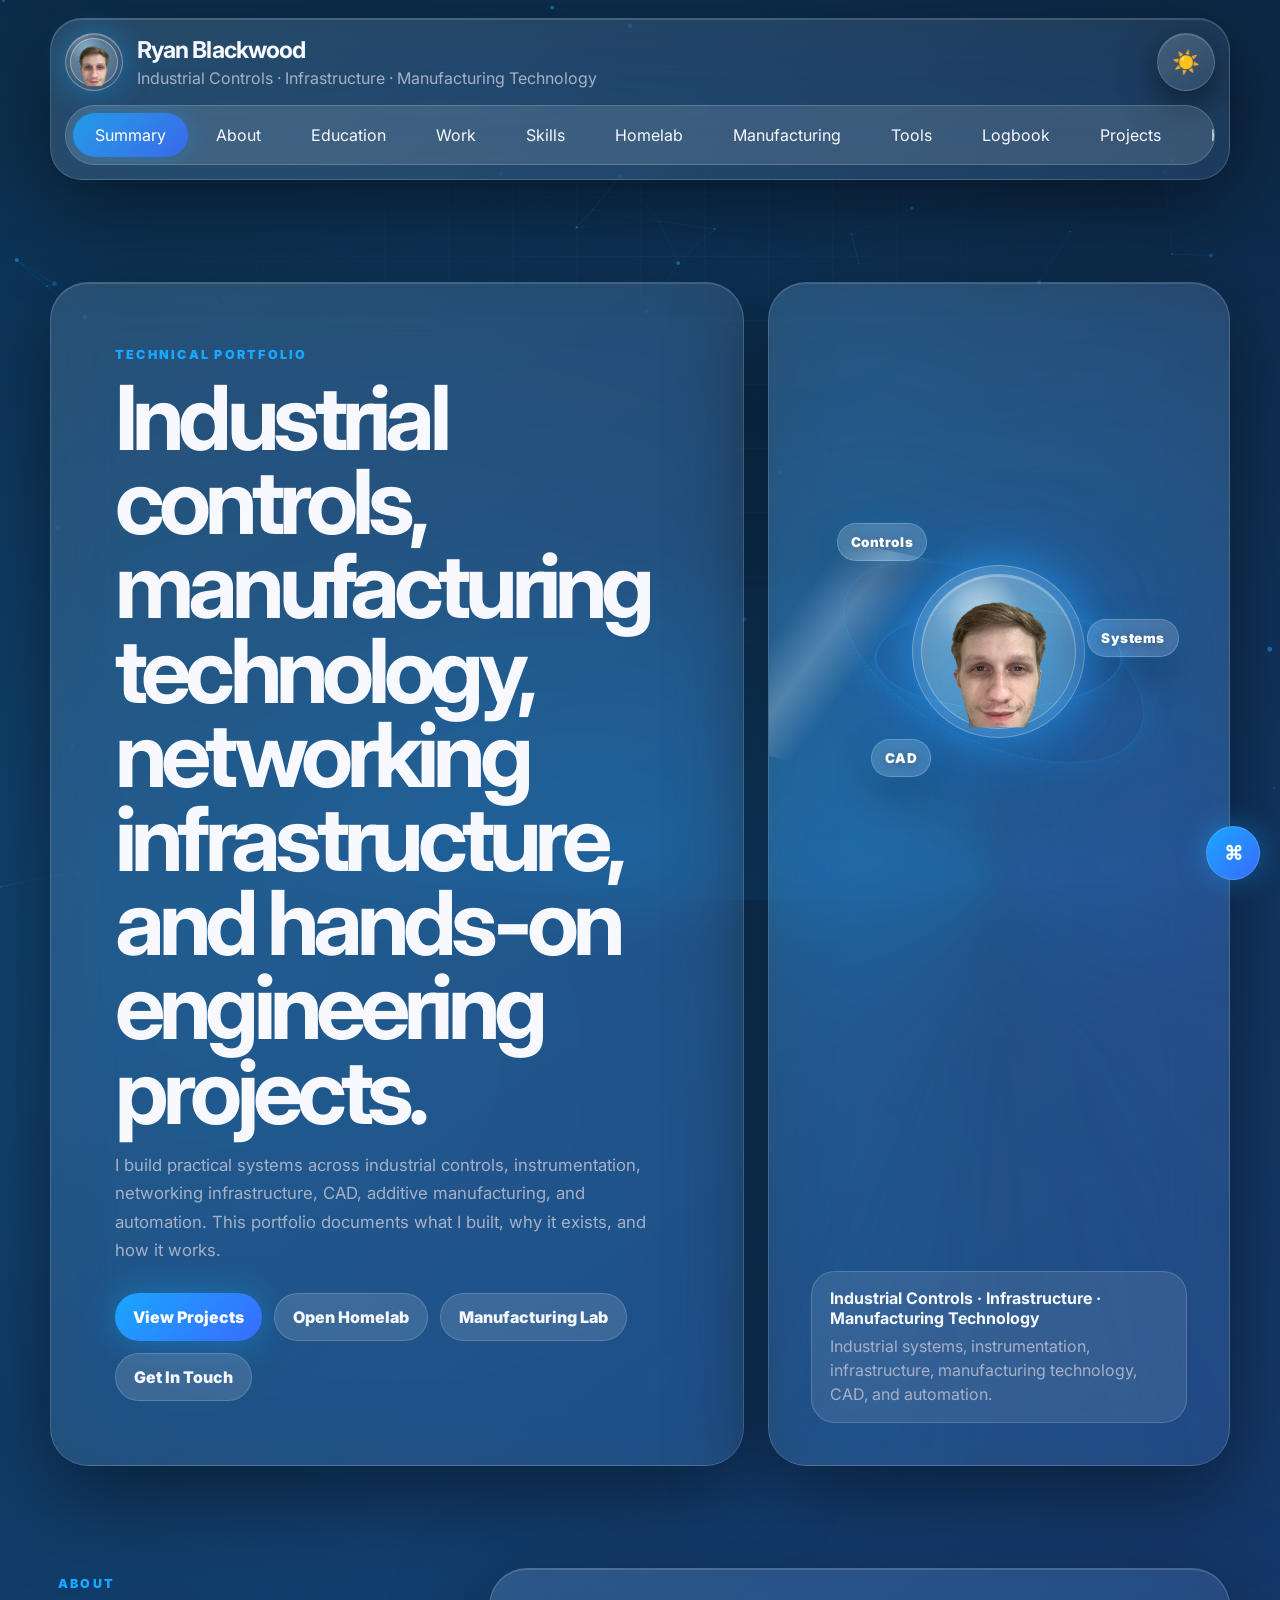
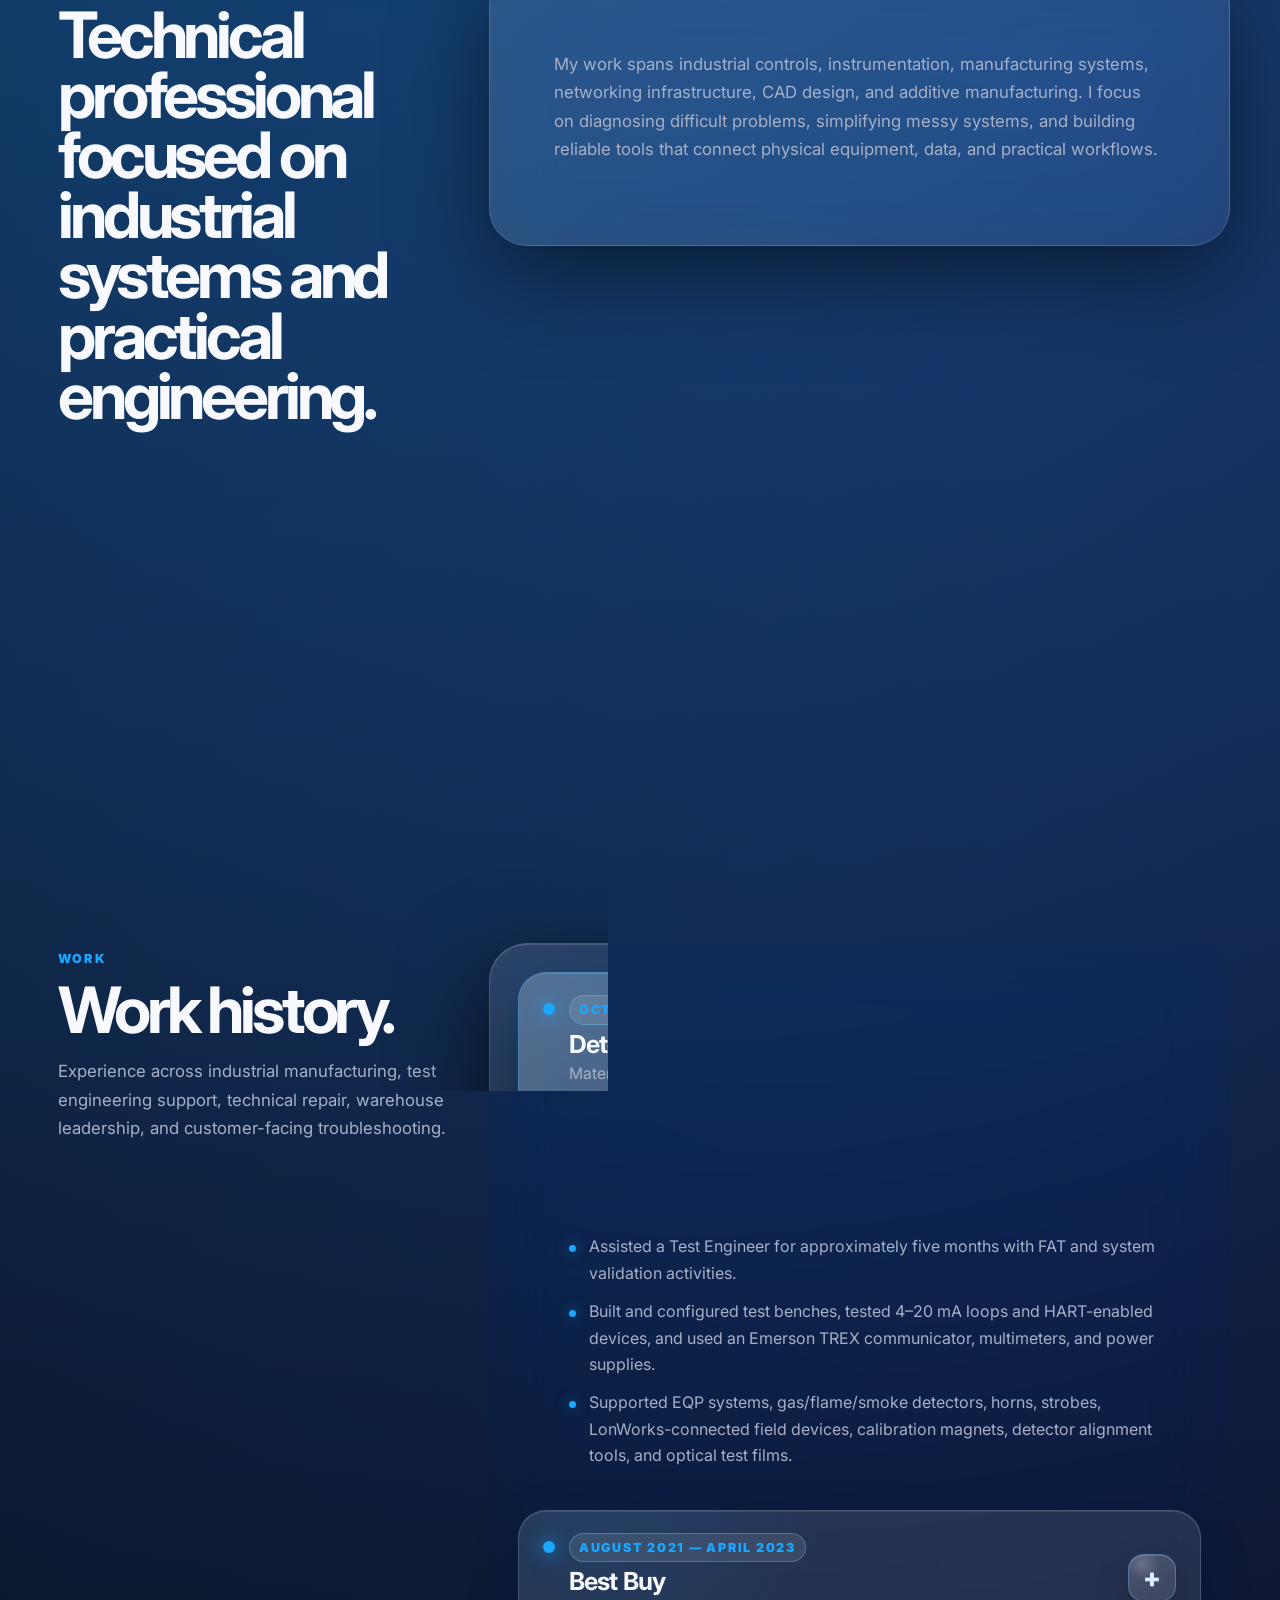
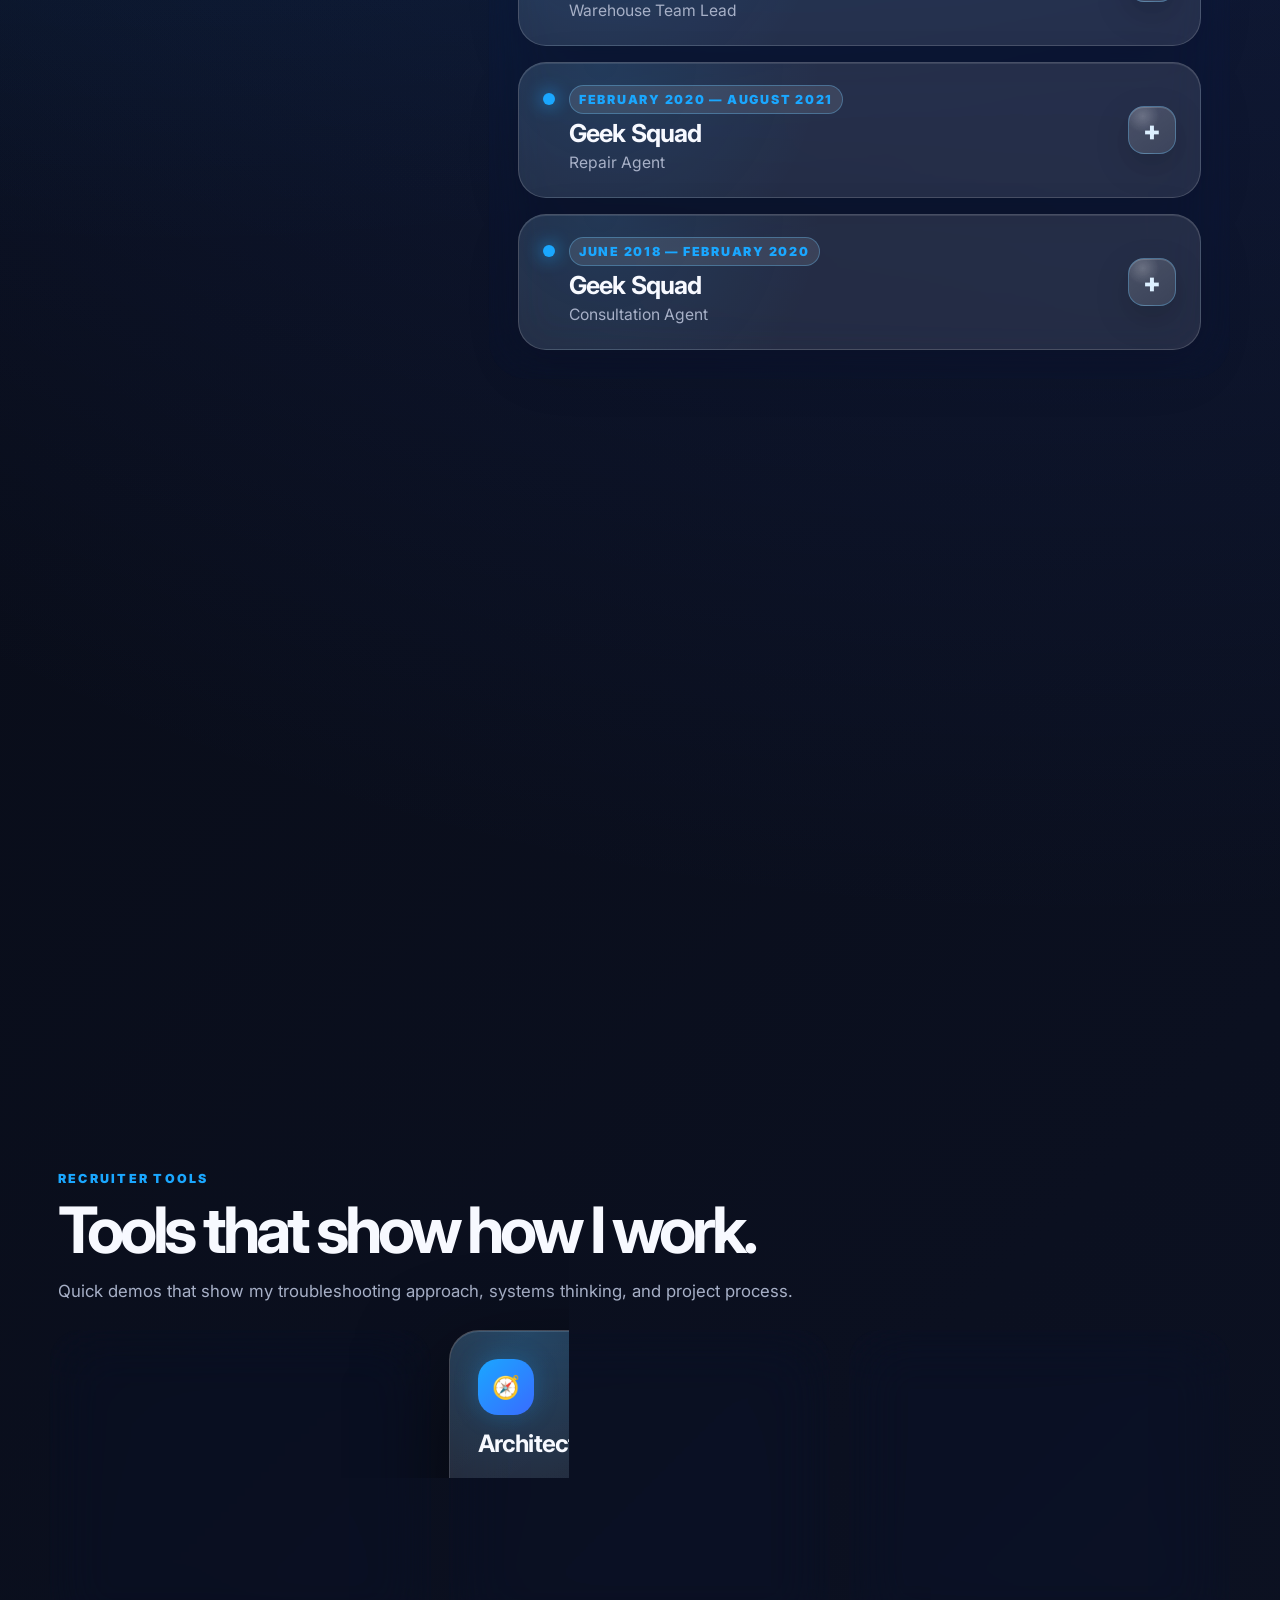
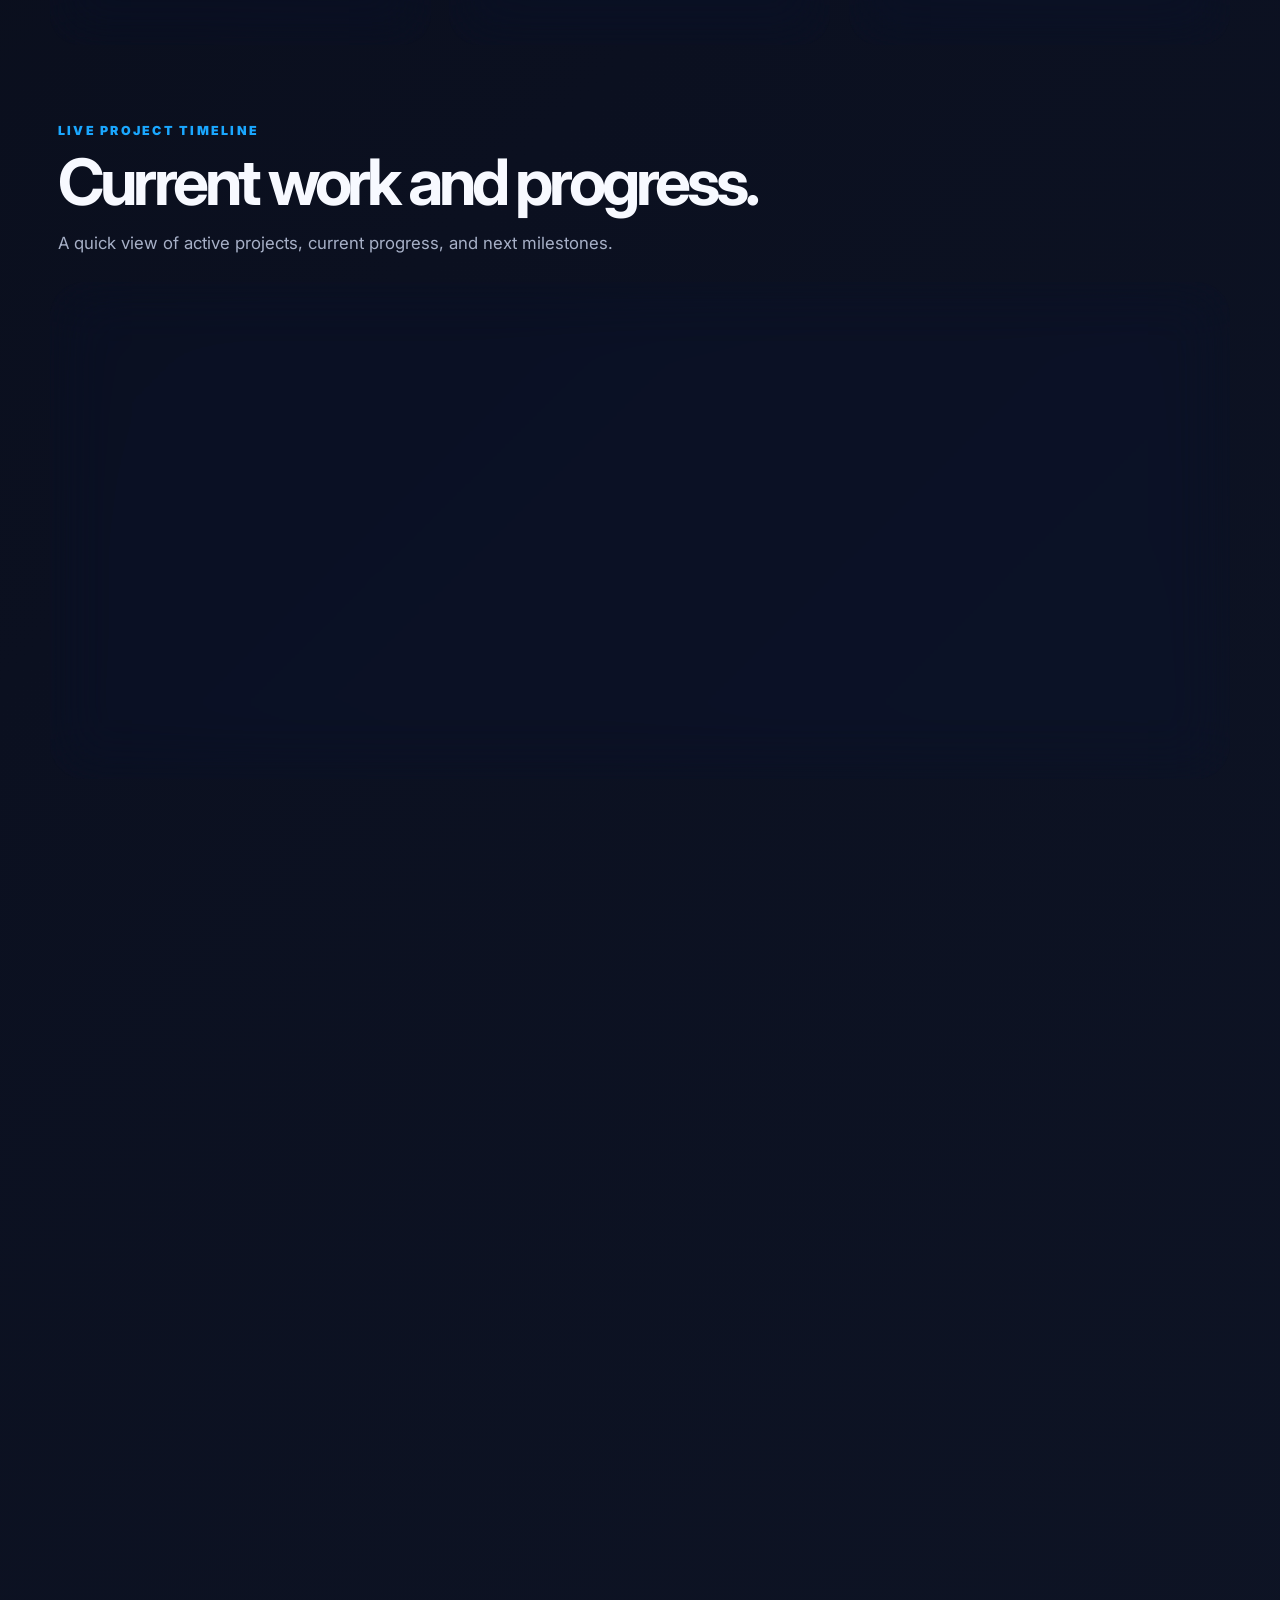
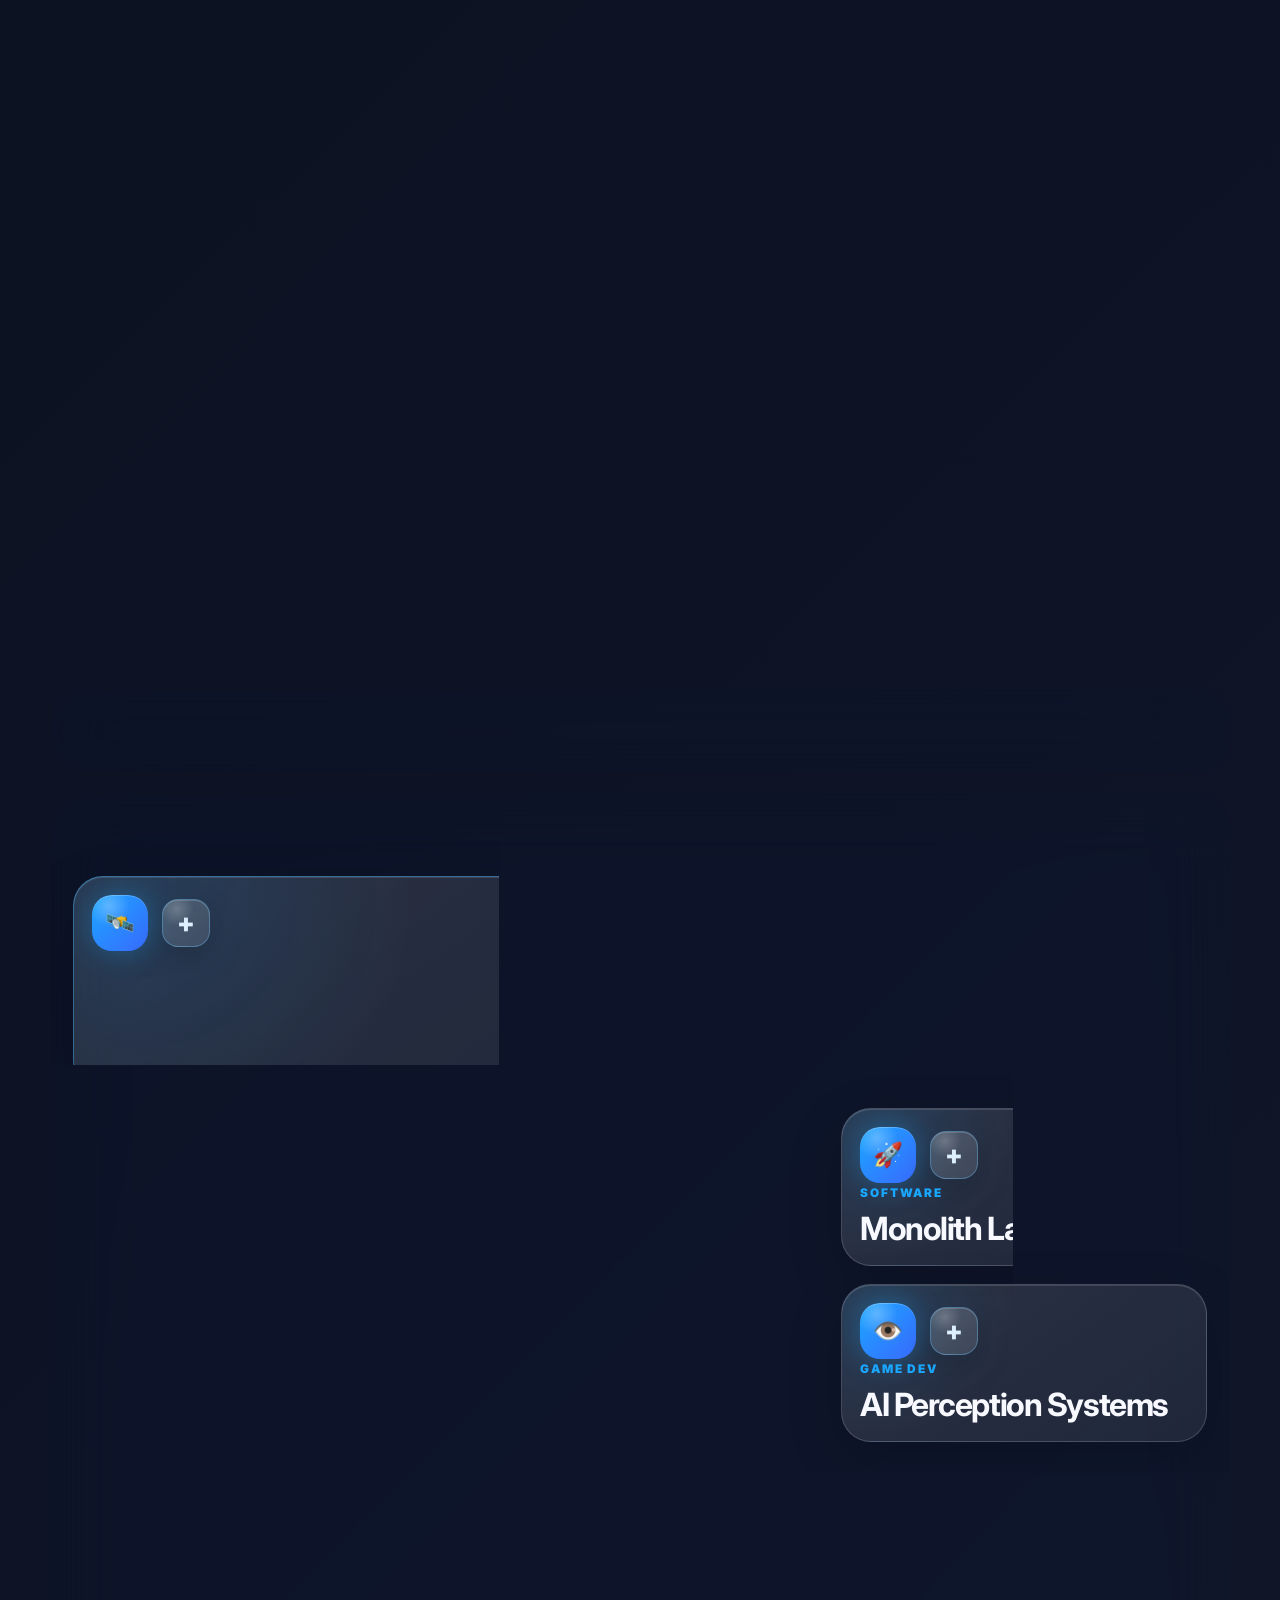
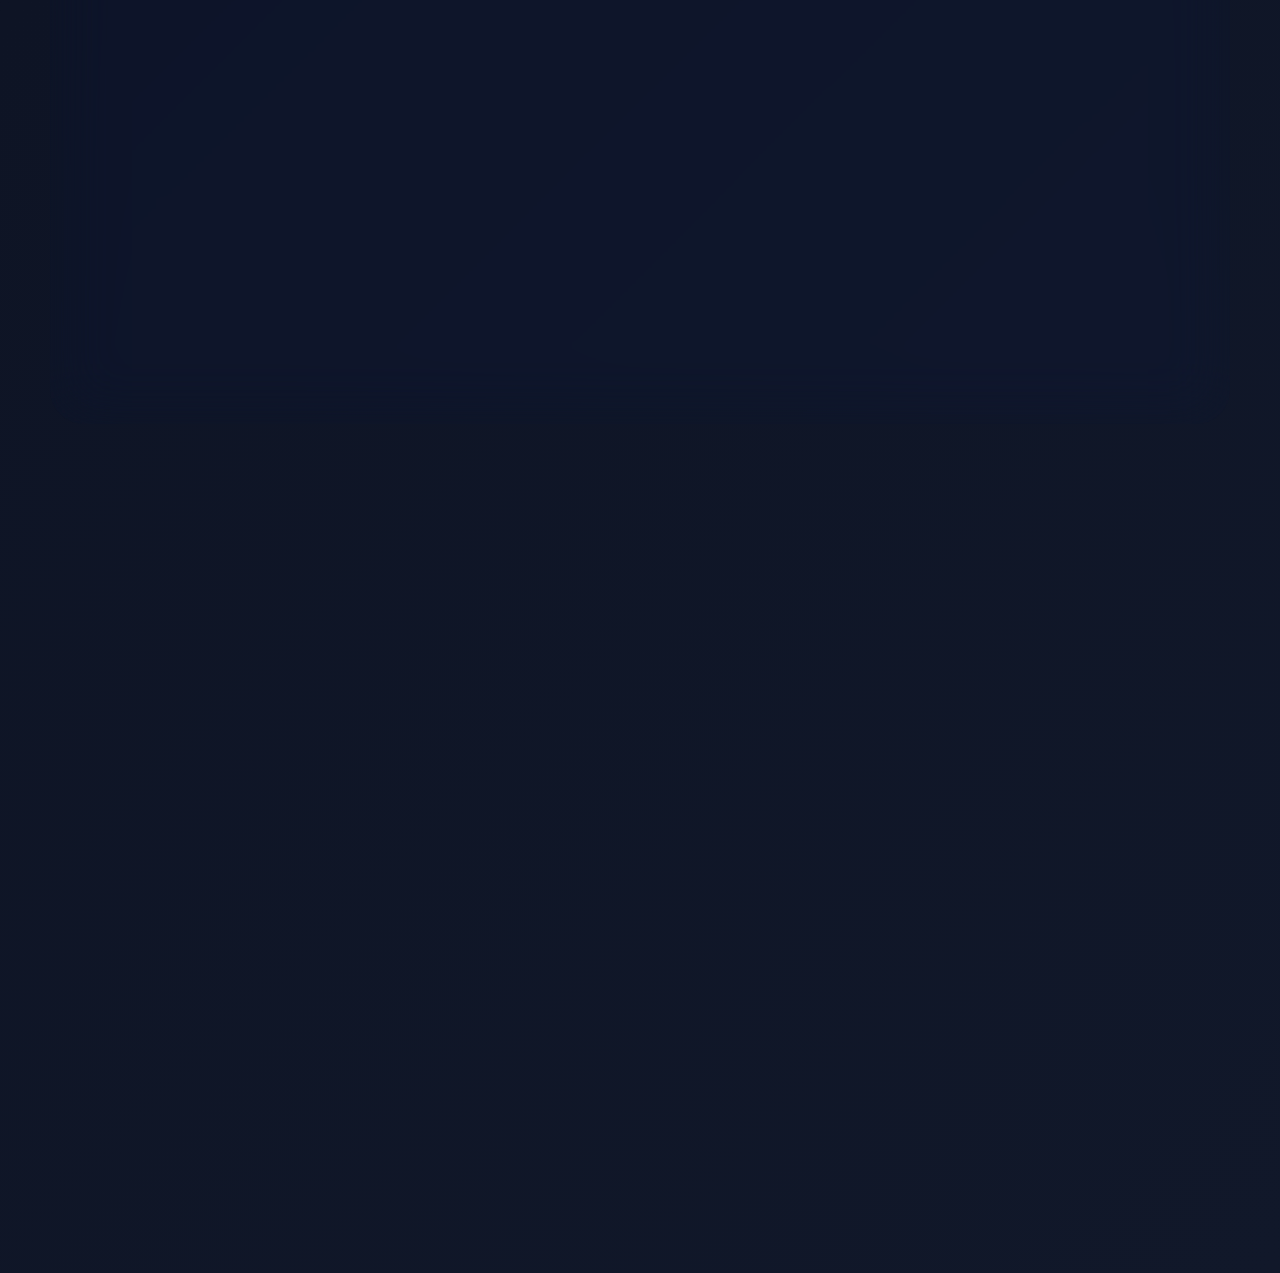
==== commit 15c2bc98: "Add files via upload" ====
--- a/index.html
+++ b/index.html
@@ -3,7 +3,7 @@
 <head>
   <meta charset="UTF-8" />
   <meta name="viewport" content="width=device-width, initial-scale=1.0" />
-  <meta name="description" content="Ryan Blackwood portfolio — engineering, mechanics, game development, homelab infrastructure, electronics repair, and software projects." />
+  <meta name="description" content="Ryan Blackwood portfolio — industrial controls, instrumentation, manufacturing technology, networking infrastructure, CAD design, additive manufacturing, and automation projects." />
   <title>Ryan Blackwood | Portfolio</title>
   <!-- Website v4: recruiter-focused portfolio OS with dedicated homelab page -->
   <link rel="preconnect" href="https://fonts.googleapis.com" />
@@ -21,7 +21,7 @@
         <a class="brand-mark brand-photo" href="#summary" aria-label="Ryan Blackwood home"><img src="profile-orb.png" alt="Ryan Blackwood" /></a>
         <div class="brand-copy">
           <h1>Ryan Blackwood</h1>
-          <p id="subtitle">Engineer · Mechanic · Tinkerer</p>
+          <p id="subtitle">Industrial Controls · Infrastructure · Manufacturing Technology</p>
         </div>
         <button class="theme-toggle" id="themeToggle" type="button" aria-label="Toggle light and dark theme">
           <span class="theme-toggle__icon" aria-hidden="true">☀️</span>
@@ -49,9 +49,9 @@
     <section id="summary" class="hero section-block hero-showcase">
       <div class="hero-card glass-shell reveal-card">
         <div class="eyebrow">Technical Portfolio</div>
-        <h2>Hands-on technical work across infrastructure, electronics, software, game systems, and mechanical repair.</h2>
+        <h2>Industrial controls, manufacturing technology, networking infrastructure, and hands-on engineering projects.</h2>
         <p>
-          I build practical systems, repair real hardware, design game mechanics, and turn rough technical ideas into usable projects. This portfolio shows what I built, why it exists, and how it works.
+          I build practical systems across industrial controls, instrumentation, networking infrastructure, CAD, additive manufacturing, and automation. This portfolio documents what I built, why it exists, and how it works.
         </p>
         <div class="hero-actions">
           <a class="button button-primary" href="#projects">View Projects</a>
@@ -66,13 +66,13 @@
           <div class="orb-ring ring-one"></div>
           <div class="orb-ring ring-two"></div>
           <div class="orb-core profile-core"><img src="profile-orb.png" alt="Ryan Blackwood portrait" /></div>
-          <div class="orbit-tag tag-a">Diagnostics</div>
+          <div class="orbit-tag tag-a">Controls</div>
           <div class="orbit-tag tag-b">Systems</div>
-          <div class="orbit-tag tag-c">Repair</div>
+          <div class="orbit-tag tag-c">CAD</div>
         </div>
         <div class="orb-caption">
-          <strong>Engineer · Mechanic · Tinkerer</strong>
-          <span>Diagnostics, repair, infrastructure, fabrication, and interactive systems.</span>
+          <strong>Industrial Controls · Infrastructure · Manufacturing Technology</strong>
+          <span>Industrial systems, instrumentation, infrastructure, manufacturing technology, CAD, and automation.</span>
         </div>
       </div>
     </section>
@@ -80,11 +80,11 @@
     <section id="about" class="section-block split-section">
       <div class="section-heading reveal-card">
         <p class="eyebrow">About</p>
-        <h2>Hands-on builder with a systems mindset.</h2>
+        <h2>Technical professional focused on industrial systems and practical engineering.</h2>
       </div>
       <div class="glass-shell content-card reveal-card">
         <p>
-          My work sits between engineering, mechanics, and software. I enjoy diagnosing difficult problems, simplifying messy systems, and building tools that are clean, reliable, and useful.
+          My work spans industrial controls, instrumentation, manufacturing systems, networking infrastructure, CAD design, and additive manufacturing. I focus on diagnosing difficult problems, simplifying messy systems, and building reliable tools that connect physical equipment, data, and practical workflows.
         </p>
       </div>
     </section>
@@ -121,7 +121,7 @@
       <div class="section-heading reveal-card">
         <p class="eyebrow">Work</p>
         <h2>Work history.</h2>
-        <p>Experience across customer-facing support, repair operations, warehouse leadership, and industrial material handling.</p>
+        <p>Experience across industrial manufacturing, test engineering support, technical repair, warehouse leadership, and customer-facing troubleshooting.</p>
       </div>
       <div class="glass-shell content-card reveal-card history-list">
         <article class="history-item is-open">
@@ -135,11 +135,11 @@
             <button class="history-expand" type="button" aria-label="Expand Detector Electronics details" aria-expanded="true">+</button>
           </div>
           <div class="history-details">
-            <p>Support production and inventory flow by handling materials accurately, keeping work areas organized, and helping maintain dependable warehouse operations.</p>
+            <p>Support manufacturing operations and industrial safety system production while also assisting engineering and testing activities tied to Factory Acceptance Testing, system validation, instrumentation, and device verification.</p>
             <ul>
-              <li>Receive, move, stage, and track materials for production and internal teams.</li>
-              <li>Maintain organized inventory areas and support accurate part flow through the facility.</li>
-              <li>Follow safety, quality, and handling procedures in a technical manufacturing environment.</li>
+              <li>Assisted a Test Engineer for approximately five months with FAT and system validation activities.</li>
+              <li>Built and configured test benches, tested 4–20 mA loops and HART-enabled devices, and used an Emerson TREX communicator, multimeters, and power supplies.</li>
+              <li>Supported EQP systems, gas/flame/smoke detectors, horns, strobes, LonWorks-connected field devices, calibration magnets, detector alignment tools, and optical test films.</li>
             </ul>
           </div>
         </article>
@@ -211,16 +211,16 @@
       <div class="section-heading reveal-card">
         <p class="eyebrow">Skills</p>
         <h2>Practical technical strengths.</h2>
-        <p>Core strengths focused on diagnostics, repair, testing, infrastructure, and hands-on build work.</p>
+        <p>Core strengths focused on industrial controls, instrumentation, system validation, networking infrastructure, CAD, additive manufacturing, and hands-on troubleshooting.</p>
       </div>
       <div class="glass-shell content-card reveal-card skills-card">
         <div class="skill-bars" aria-label="Technical skill levels">
-          <div class="skill-bar" style="--level:94%"><div class="skill-info"><span>System Diagnostics</span><strong>94%</strong></div><div class="bar-track"><div class="bar-fill"><i></i><i></i><i></i></div></div></div>
-          <div class="skill-bar" style="--level:92%"><div class="skill-info"><span>Computer Hardware & Repair</span><strong>92%</strong></div><div class="bar-track"><div class="bar-fill"><i></i><i></i><i></i></div></div></div>
-          <div class="skill-bar" style="--level:90%"><div class="skill-info"><span>Electronics Troubleshooting</span><strong>90%</strong></div><div class="bar-track"><div class="bar-fill"><i></i><i></i><i></i></div></div></div>
+          <div class="skill-bar" style="--level:94%"><div class="skill-info"><span>Industrial Controls & System Validation</span><strong>94%</strong></div><div class="bar-track"><div class="bar-fill"><i></i><i></i><i></i></div></div></div>
+          <div class="skill-bar" style="--level:92%"><div class="skill-info"><span>Instrumentation & Electrical Troubleshooting</span><strong>92%</strong></div><div class="bar-track"><div class="bar-fill"><i></i><i></i><i></i></div></div></div>
+          <div class="skill-bar" style="--level:90%"><div class="skill-info"><span>4–20 mA / HART / Device Testing</span><strong>90%</strong></div><div class="bar-track"><div class="bar-fill"><i></i><i></i><i></i></div></div></div>
           <div class="skill-bar" style="--level:86%"><div class="skill-info"><span>Infrastructure & Networking</span><strong>86%</strong></div><div class="bar-track"><div class="bar-fill"><i></i><i></i><i></i></div></div></div>
-          <div class="skill-bar" style="--level:84%"><div class="skill-info"><span>Game Systems Design</span><strong>84%</strong></div><div class="bar-track"><div class="bar-fill"><i></i><i></i><i></i></div></div></div>
-          <div class="skill-bar" style="--level:78%"><div class="skill-info"><span>FreeCAD & 3D Printing</span><strong>78%</strong></div><div class="bar-track"><div class="bar-fill"><i></i><i></i><i></i></div></div></div>
+          <div class="skill-bar" style="--level:84%"><div class="skill-info"><span>Manufacturing Systems & Automation</span><strong>84%</strong></div><div class="bar-track"><div class="bar-fill"><i></i><i></i><i></i></div></div></div>
+          <div class="skill-bar" style="--level:78%"><div class="skill-info"><span>CAD & Additive Manufacturing</span><strong>78%</strong></div><div class="bar-track"><div class="bar-fill"><i></i><i></i><i></i></div></div></div>
         </div>
       </div>
     </section>
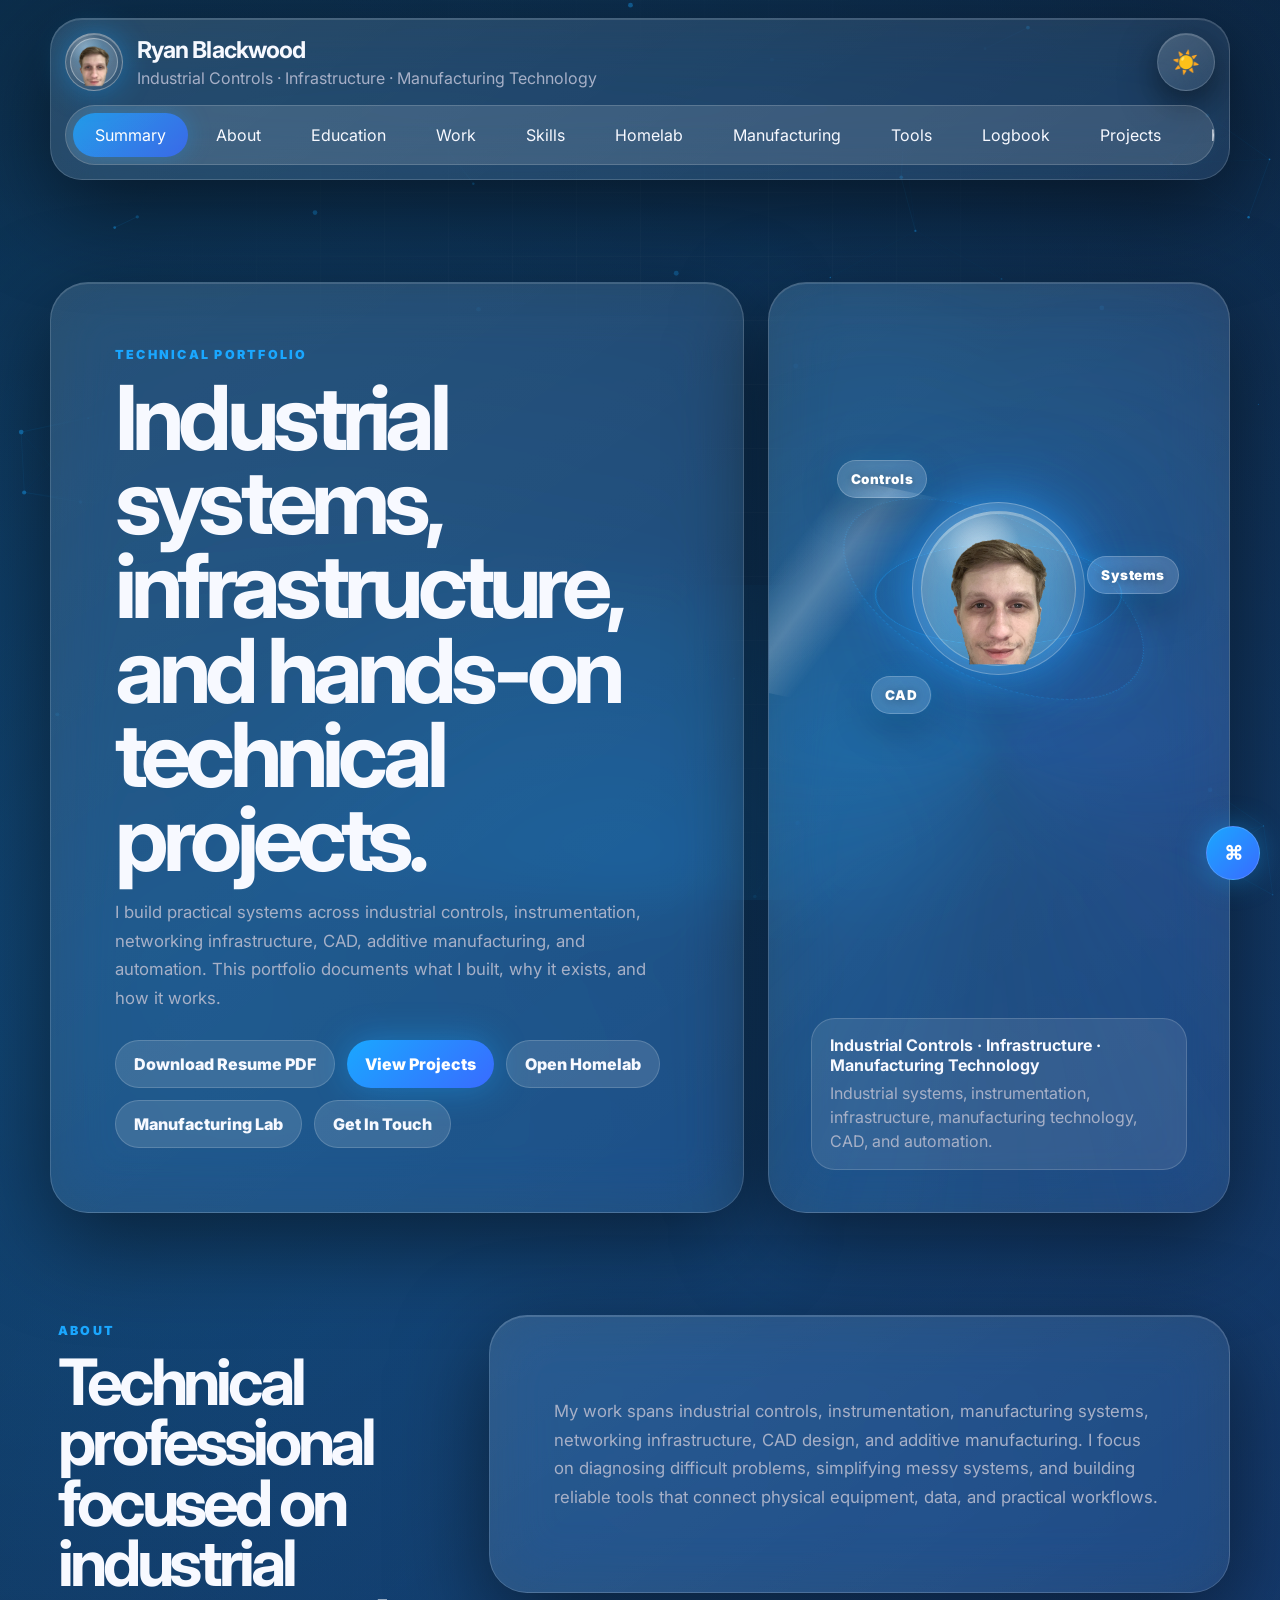
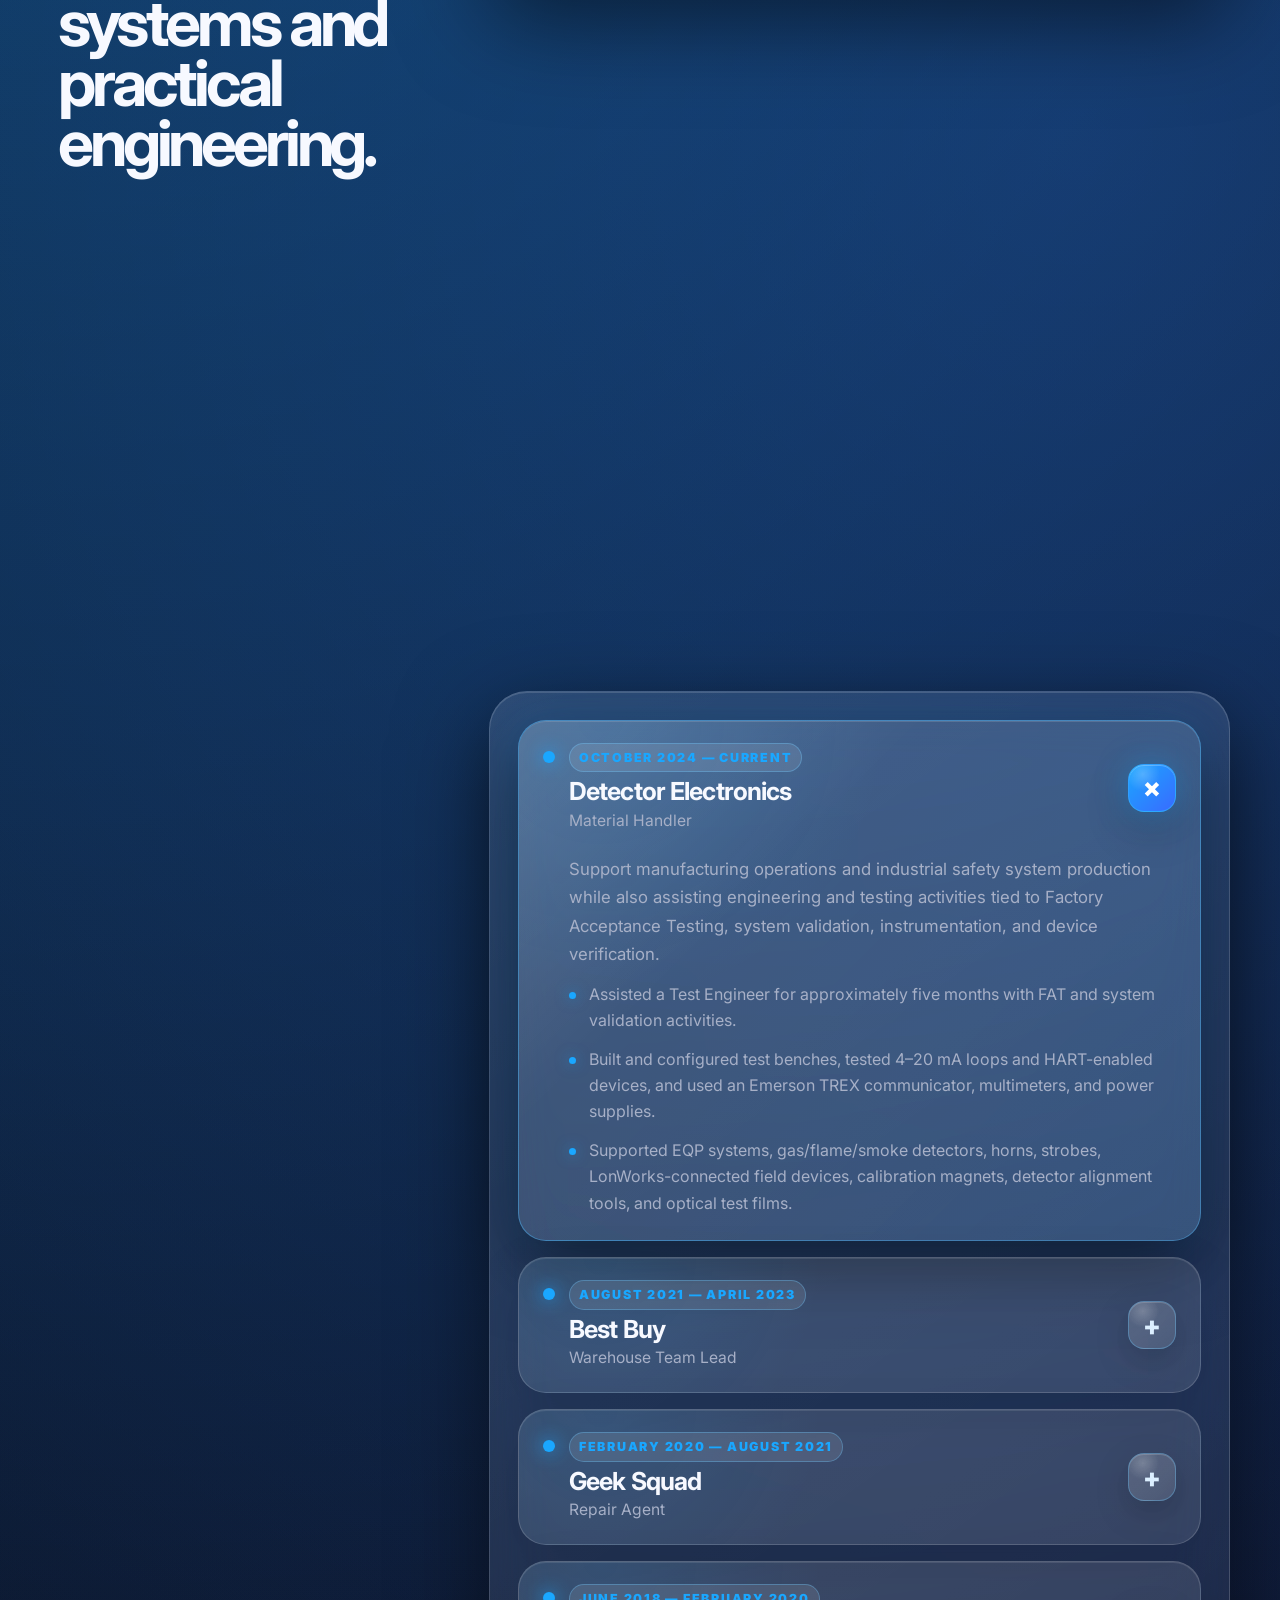
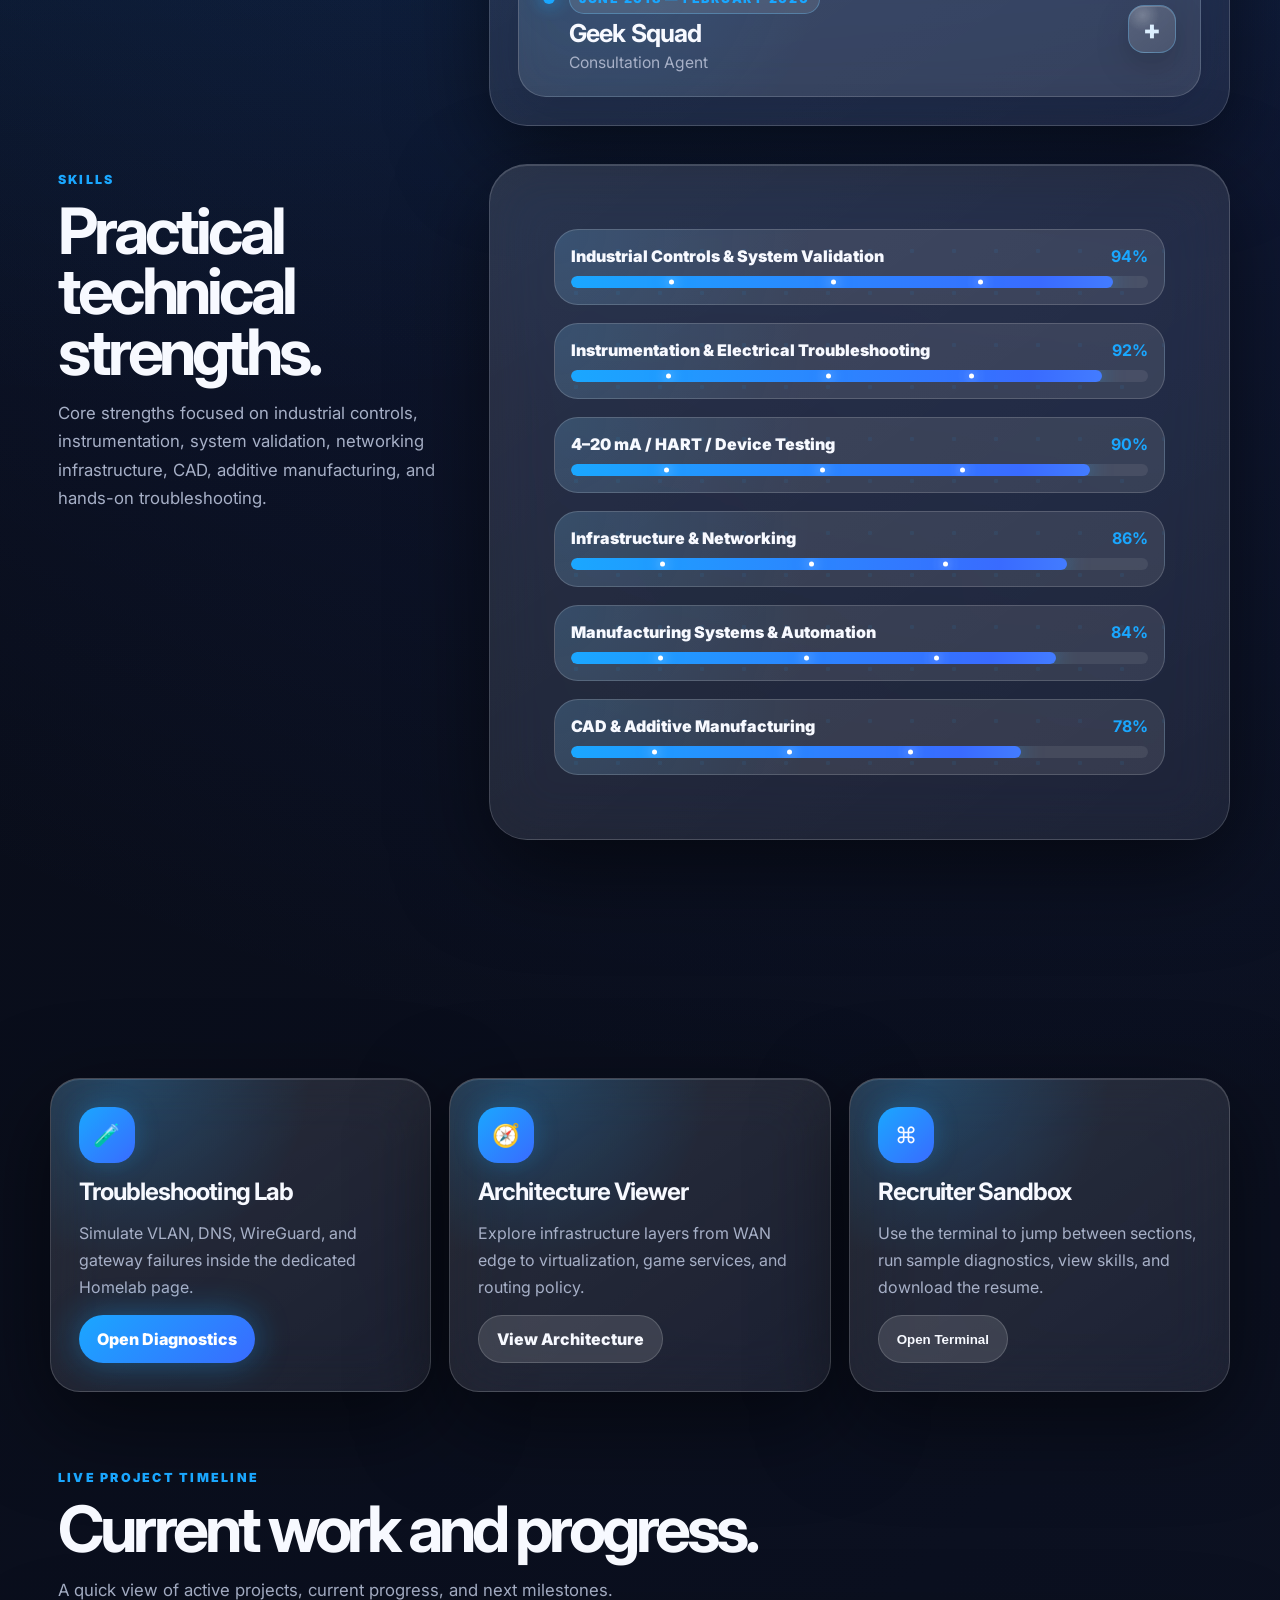
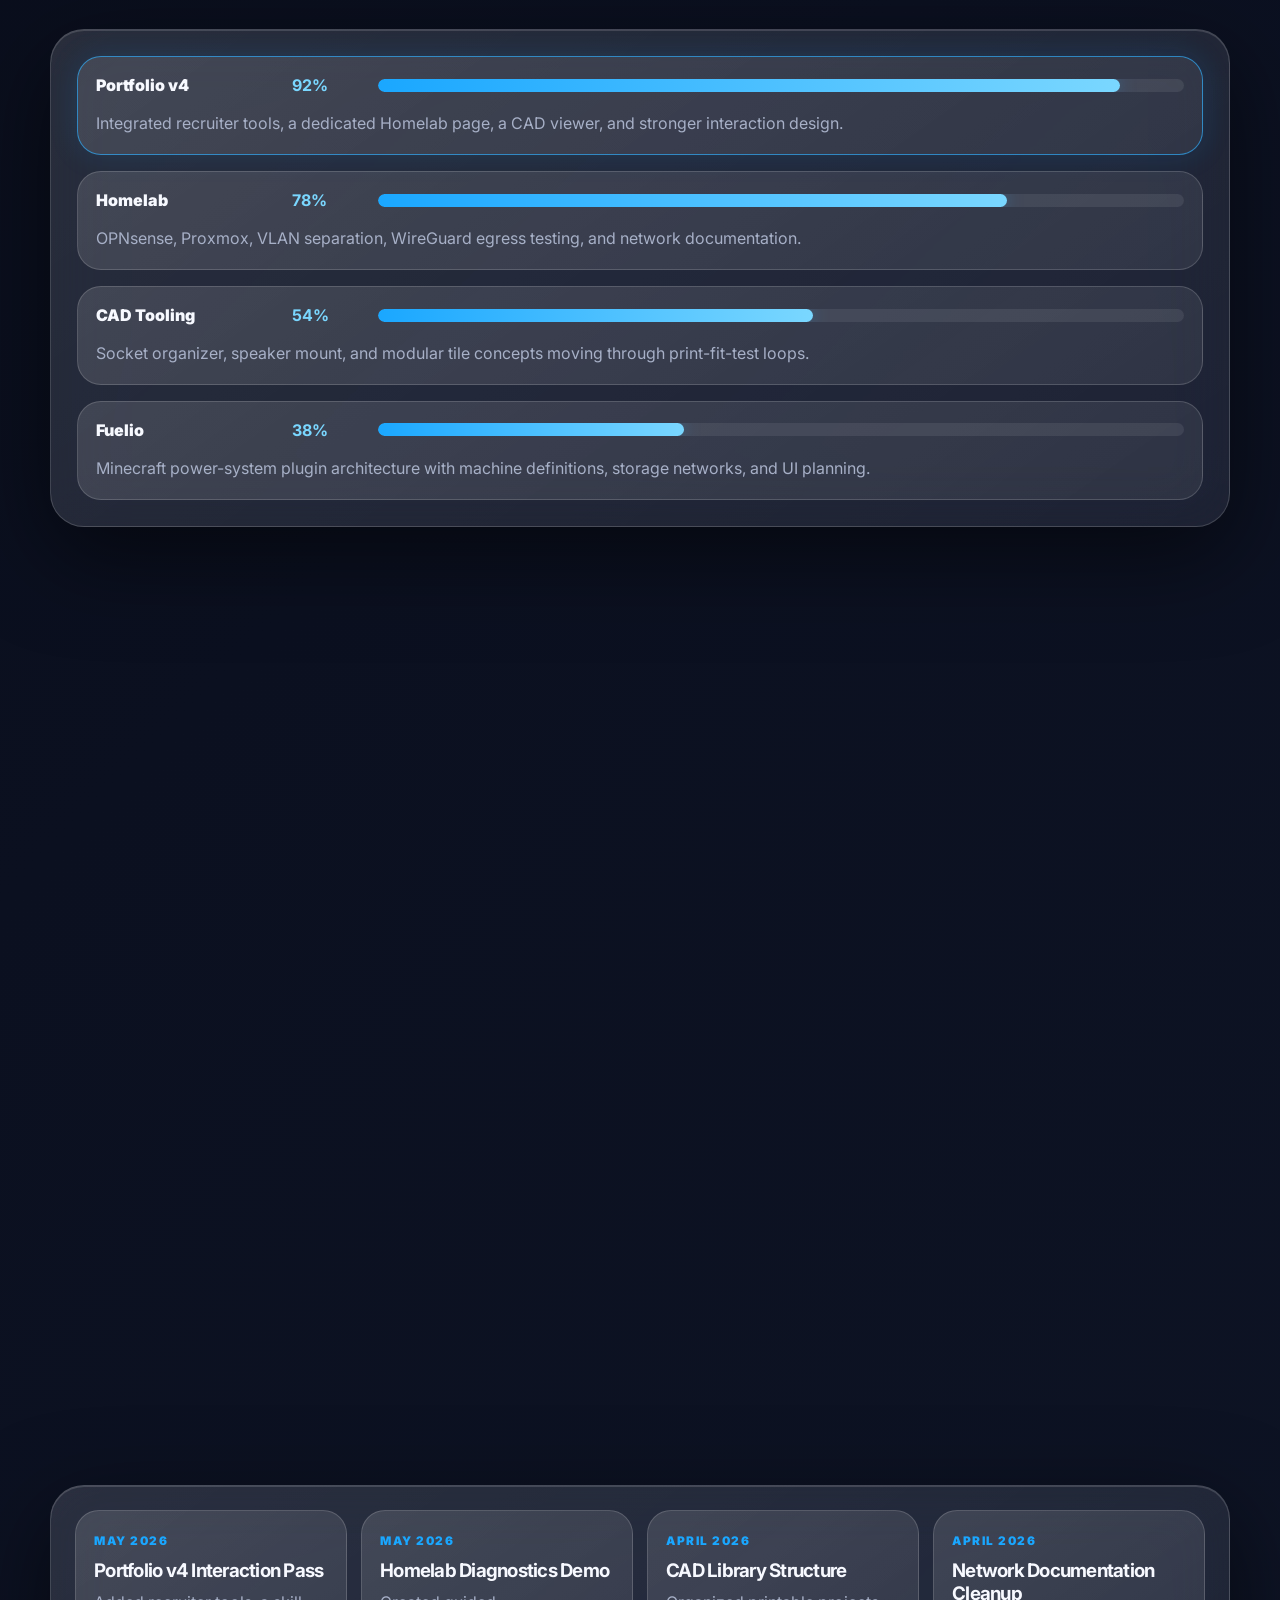
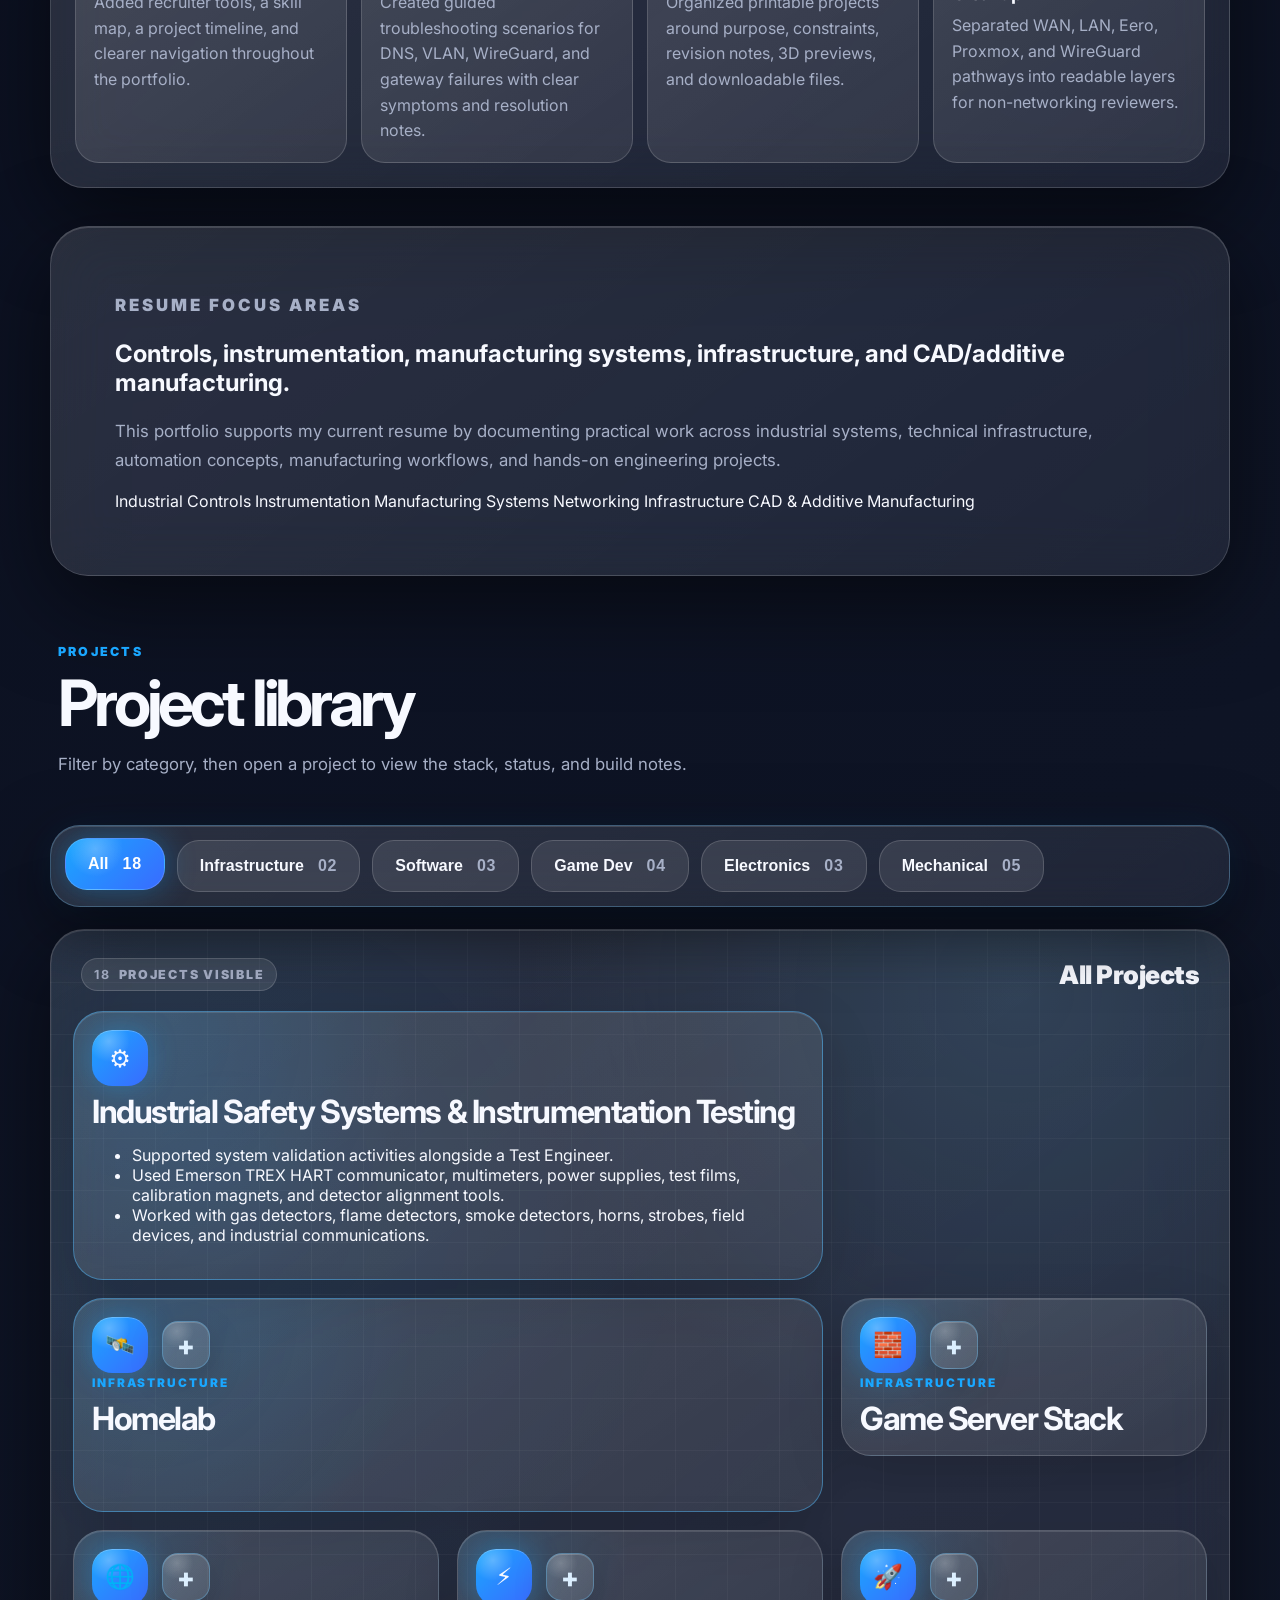
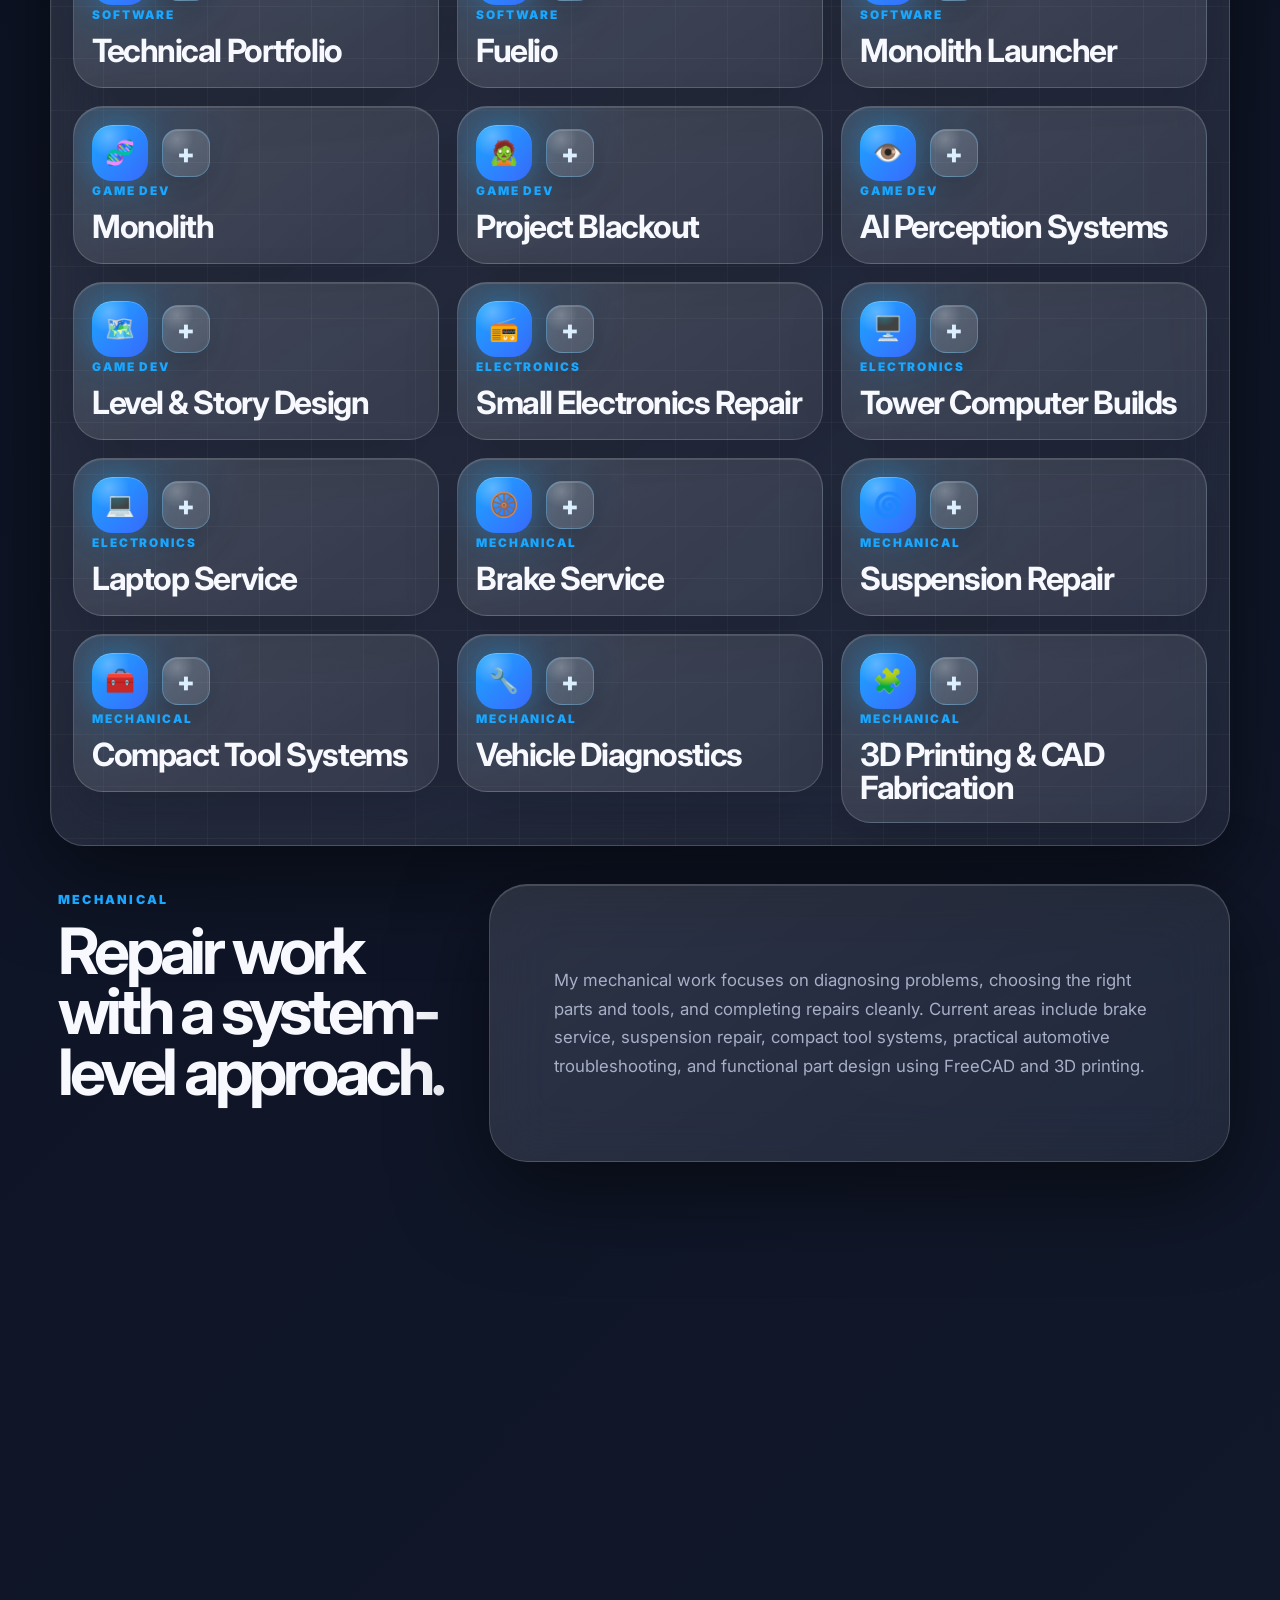
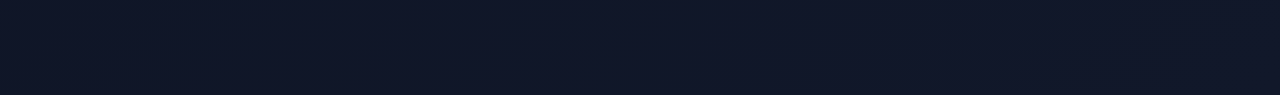
==== commit b9bd2470: "Add files via upload" ====
--- a/index.html
+++ b/index.html
@@ -3,7 +3,7 @@
 <head>
   <meta charset="UTF-8" />
   <meta name="viewport" content="width=device-width, initial-scale=1.0" />
-  <meta name="description" content="Ryan Blackwood portfolio — industrial controls, instrumentation, manufacturing technology, networking infrastructure, CAD design, additive manufacturing, and automation projects." />
+  <meta name="description" content="Ryan Blackwood portfolio: industrial controls, instrumentation, manufacturing technology, networking infrastructure, CAD, additive manufacturing, and automation projects.">
   <title>Ryan Blackwood | Portfolio</title>
   <!-- Website v4: recruiter-focused portfolio OS with dedicated homelab page -->
   <link rel="preconnect" href="https://fonts.googleapis.com" />
@@ -49,11 +49,12 @@
     <section id="summary" class="hero section-block hero-showcase">
       <div class="hero-card glass-shell reveal-card">
         <div class="eyebrow">Technical Portfolio</div>
-        <h2>Industrial controls, manufacturing technology, networking infrastructure, and hands-on engineering projects.</h2>
+        <h2>Industrial systems, infrastructure, and hands-on technical projects.</h2>
         <p>
           I build practical systems across industrial controls, instrumentation, networking infrastructure, CAD, additive manufacturing, and automation. This portfolio documents what I built, why it exists, and how it works.
         </p>
         <div class="hero-actions">
+          <a class="button button-secondary" href="RyanBlackwood_Resume.pdf" target="_blank" rel="noopener">Download Resume PDF</a>
           <a class="button button-primary" href="#projects">View Projects</a>
           <a class="button button-secondary" href="homelab.html">Open Homelab</a>
           <a class="button button-secondary" href="manufacturing.html">Manufacturing Lab</a>
@@ -306,7 +307,22 @@
       </div>
     </section>
 
-    <section id="projects" class="section-block projects-section">
+    <section id="resume-focus" class="resume-focus section-block">
+  <div class="content-card glass-shell reveal-card">
+    <p class="eyebrow">Resume Focus Areas</p>
+    <h2>Controls, instrumentation, manufacturing systems, infrastructure, and CAD/additive manufacturing.</h2>
+    <p>This portfolio supports my current resume by documenting practical work across industrial systems, technical infrastructure, automation concepts, manufacturing workflows, and hands-on engineering projects.</p>
+    <div class="focus-chip-grid">
+      <span>Industrial Controls</span>
+      <span>Instrumentation</span>
+      <span>Manufacturing Systems</span>
+      <span>Networking Infrastructure</span>
+      <span>CAD & Additive Manufacturing</span>
+    </div>
+  </div>
+</section>
+
+<section id="projects" class="section-block projects-section">
       <div class="section-heading reveal-card">
         <p class="eyebrow">Projects</p>
         <h2>Project library</h2>
@@ -341,6 +357,18 @@
         </div>
 
         <div class="project-grid" id="projectGrid">
+<article class="project-card featured priority-project" data-project-category="automation manufacturing">
+  <div class="project-icon">⚙</div>
+  <p class="project-kicker">Industrial Controls / Instrumentation</p>
+  <h3>Industrial Safety Systems & Instrumentation Testing</h3>
+  <p>Hands-on support for industrial fire and gas detection systems, FAT, test bench setup, 4–20 mA loops, HART-enabled devices, EQP systems, LonWorks communications, detector verification, fault simulation, and field device validation.</p>
+  <ul>
+    <li>Supported system validation activities alongside a Test Engineer.</li>
+    <li>Used Emerson TREX HART communicator, multimeters, power supplies, test films, calibration magnets, and detector alignment tools.</li>
+    <li>Worked with gas detectors, flame detectors, smoke detectors, horns, strobes, field devices, and industrial communications.</li>
+  </ul>
+</article>
+
           <article class="project-card featured" data-category="infrastructure">
             <div class="project-card__topline">
               <div class="project-icon">🛰️</div>
@@ -555,7 +583,7 @@
       <div class="glass-shell contact-card reveal-card">
         <p class="eyebrow">Contact</p>
         <h2>Let’s build something useful.</h2>
-        <p>Open to technical projects, repair work, collaboration, and practical problem-solving.</p>
+        <p>Open to controls, instrumentation, manufacturing technology, additive manufacturing, and infrastructure technician opportunities.</p>
         <a class="button button-primary" href="mailto:ryan.j.blackwood@gmail.com">Contact Me</a>
       </div>
     </section>
